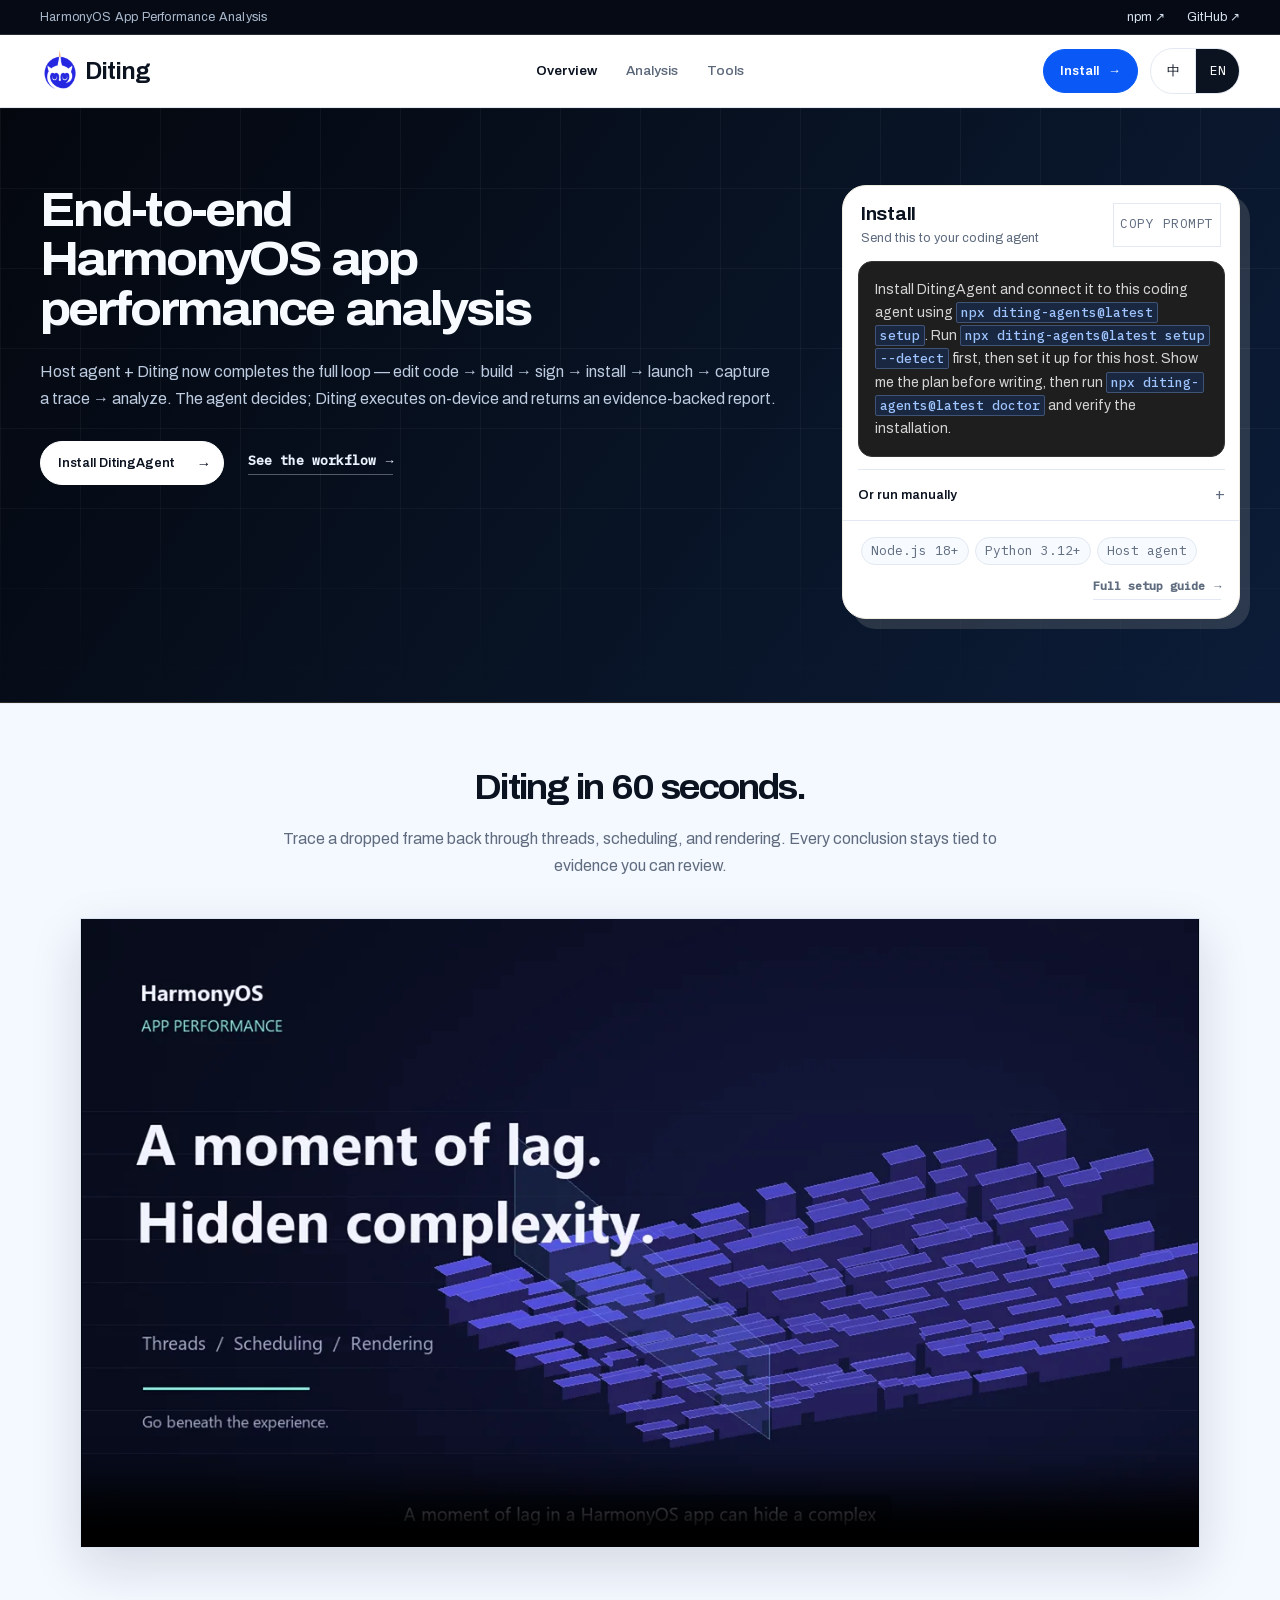
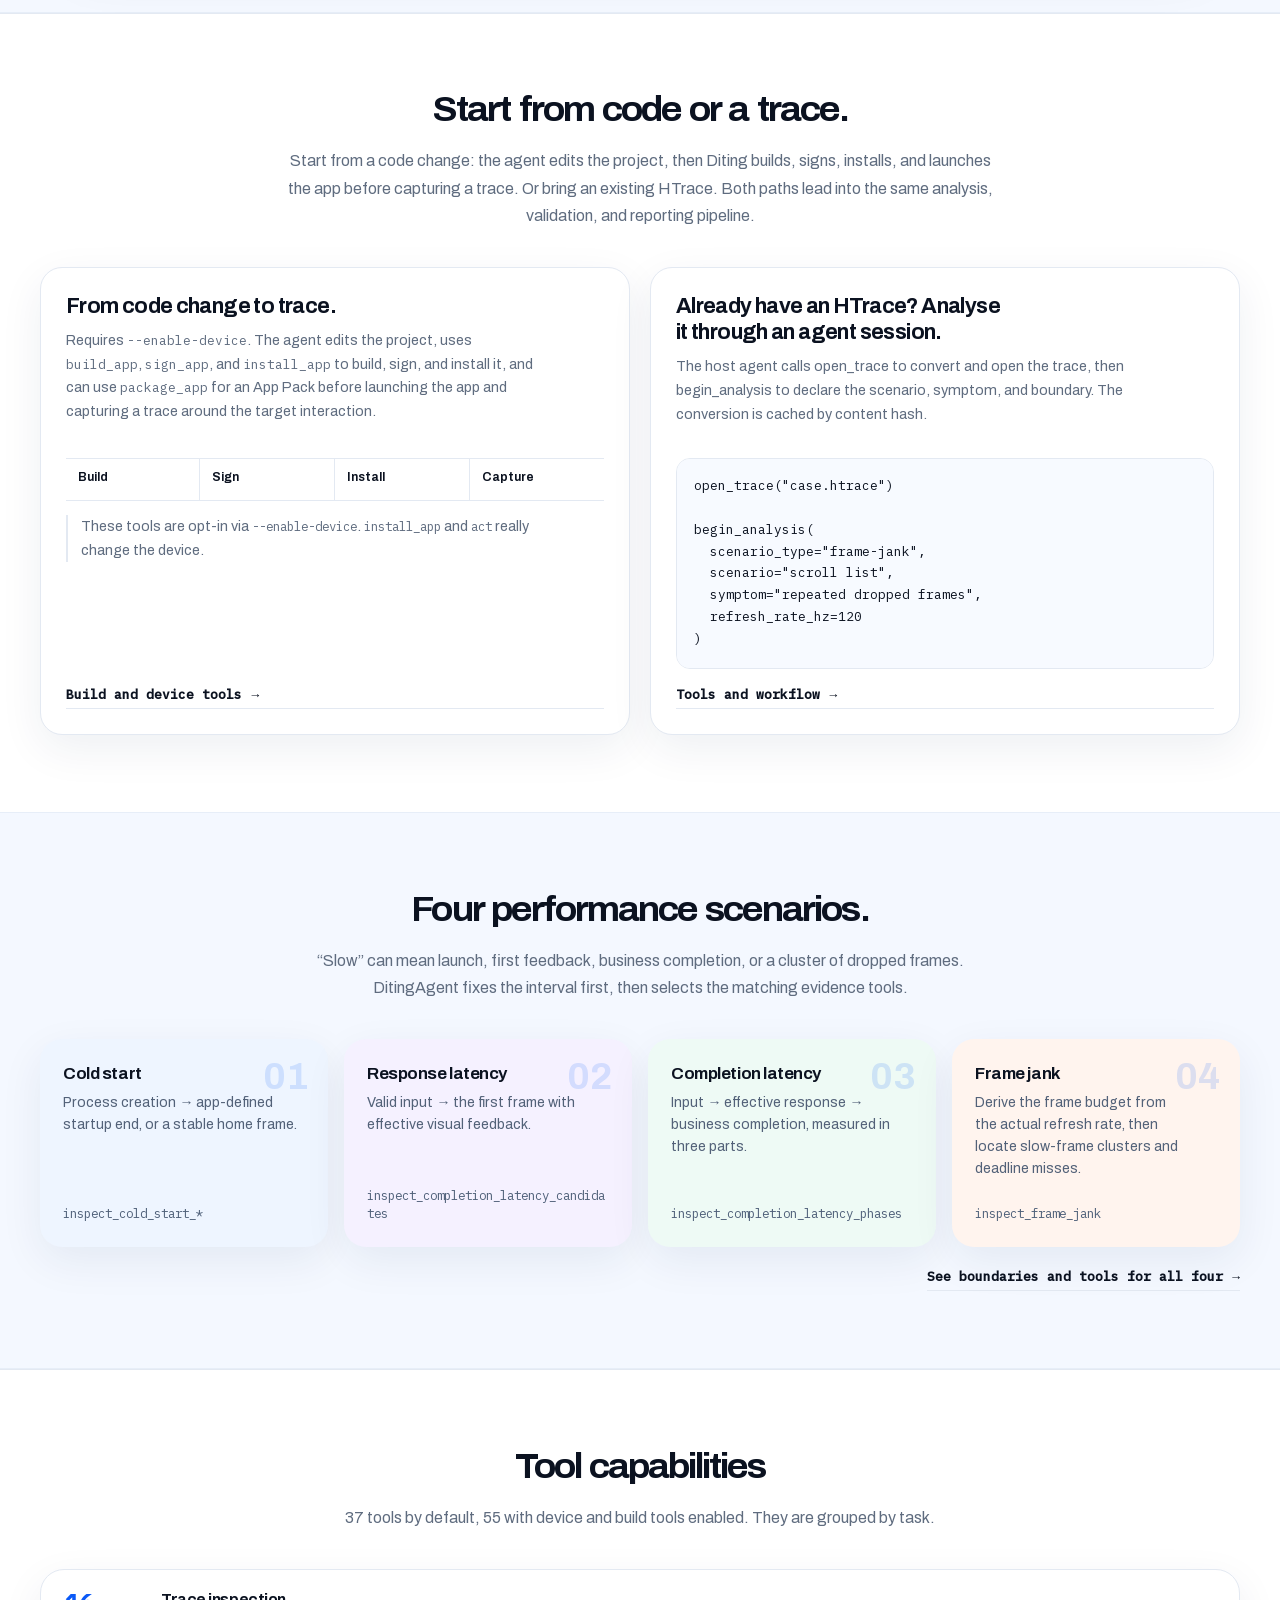
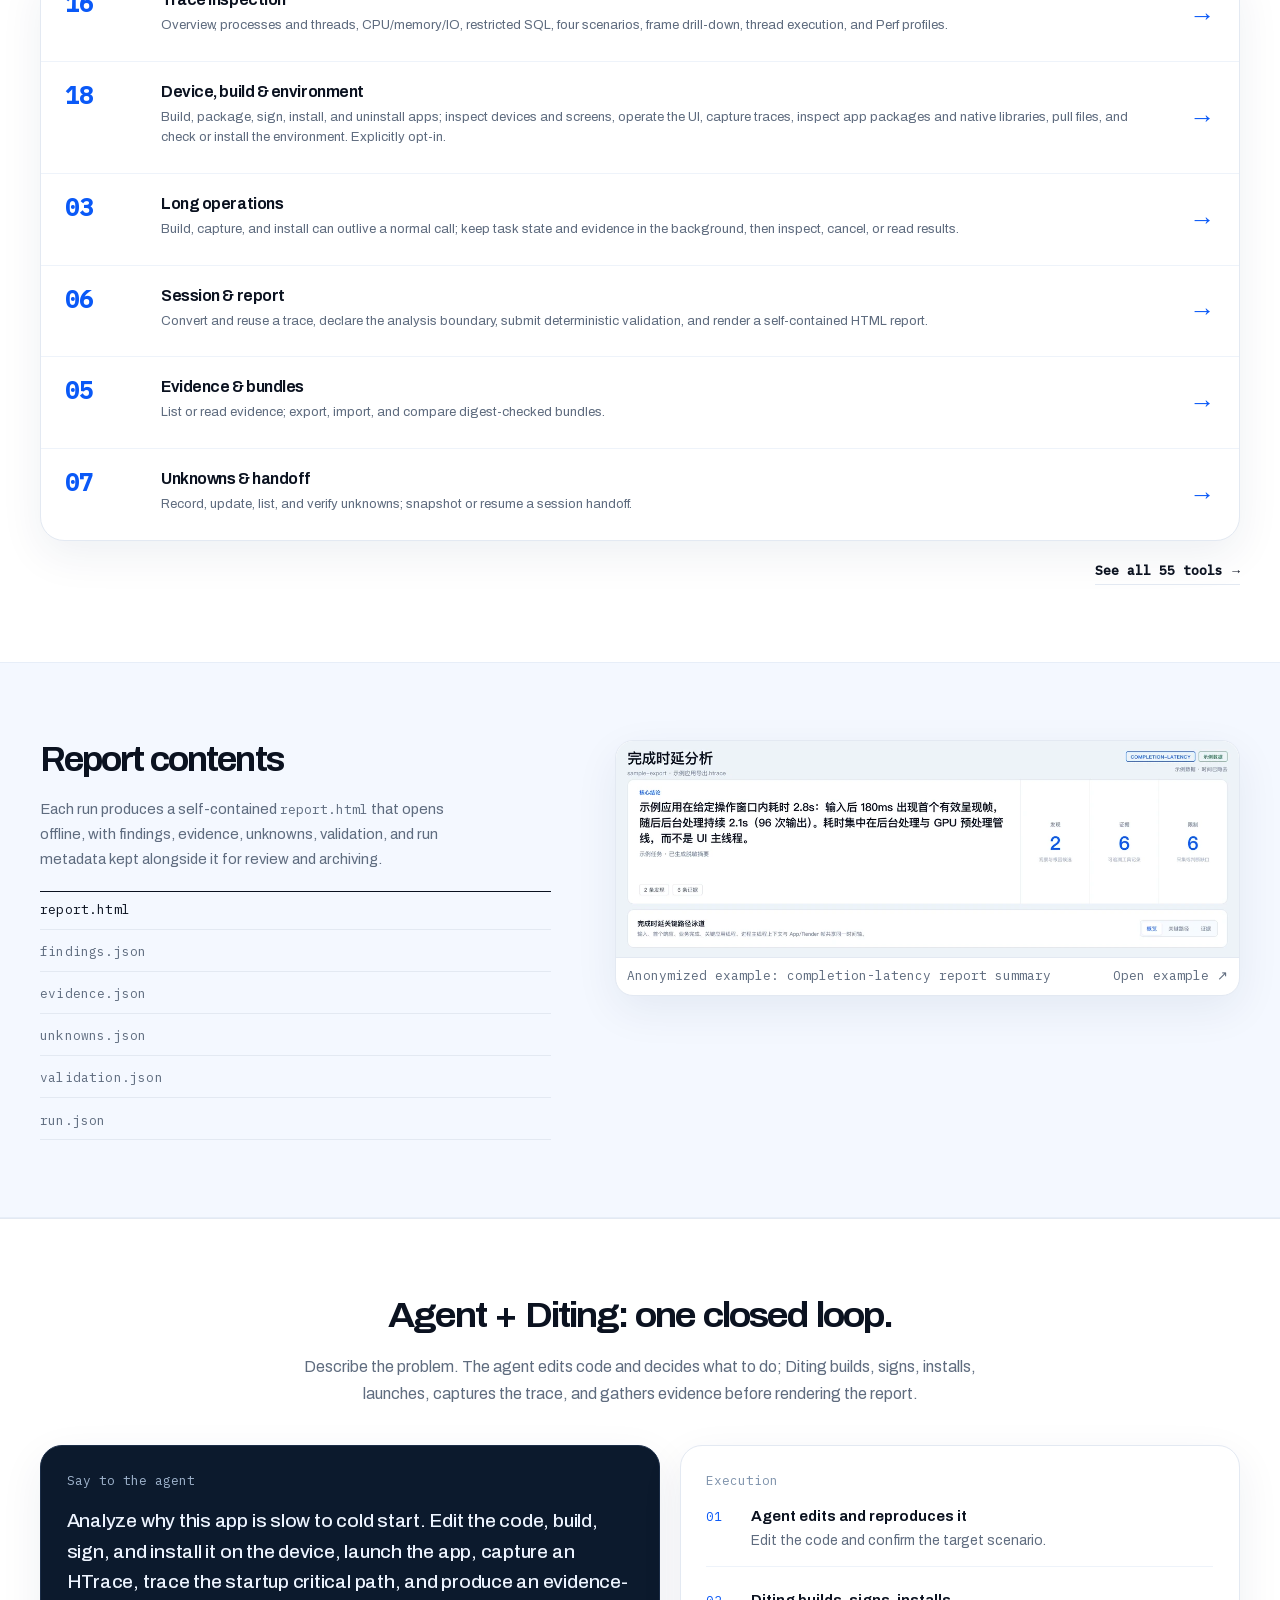
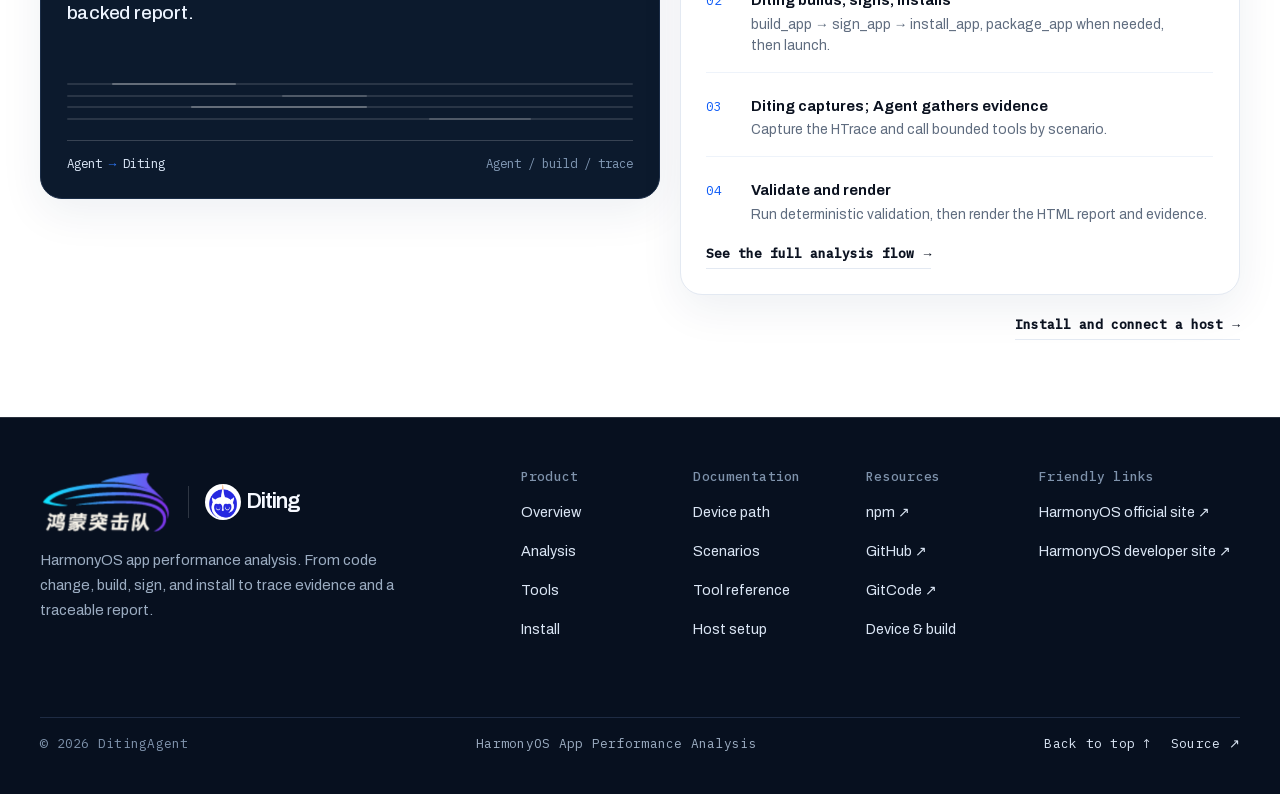
==== index.html @ 769956a1 "Arrange footer in four columns" ====
<!doctype html>
<html lang="en">
<head>
  <meta charset="utf-8">
  <meta name="viewport" content="width=device-width, initial-scale=1">
  <title>Diting — End-to-end HarmonyOS app performance analysis</title>
  <link rel="icon" href="assets/img/favicon.png" type="image/png">
  <meta name="description" content="DitingAgent closes the loop from code change and build through sign, install, launch, trace capture, and evidence-backed HarmonyOS performance analysis, driven by the host agent.">
  <meta name="theme-color" content="#ffffff">
  <link rel="preload" href="assets/fonts/archivo-latin-variable.woff2" as="font" type="font/woff2" crossorigin>
  <script>
    (function () {
      document.documentElement.classList.add("js");
      try {
        var queryLang = new URLSearchParams(location.search).get("lang");
        var storedLang = localStorage.getItem("diting-lang");
        if (queryLang === "en" || (!queryLang && storedLang === "en")) {
          document.documentElement.lang = "en";
        }
      } catch (error) {}
    })();
  </script>
  <link rel="stylesheet" href="assets/css/style.css?v=20261118-7">
  <link rel="stylesheet" href="assets/css/redesign.css?v=20261118-7">
  <link rel="stylesheet" href="assets/css/theme.css?v=20261118-7">
  <link rel="stylesheet" href="assets/css/chrome.css?v=20261118-7">
  <link rel="stylesheet" href="assets/css/clean.css?v=20261118-7">
  <link rel="stylesheet" href="assets/css/polish.css?v=20261118-7">
</head>
<body data-page="index" data-title-zh="Diting — 端到端鸿蒙应用性能分析" data-title-en="Diting — End-to-end HarmonyOS app performance analysis">
  <a class="skip-link" href="#main"><span class="lang-zh" lang="zh-CN">跳到主要内容</span><span class="lang-en" lang="en">Skip to content</span></a>

  <div class="utility-bar">
    <div class="container utility-bar__inner">
      <span class="utility-bar__label">HarmonyOS App Performance Analysis</span>
      <div class="utility-bar__links">
        <a href="https://www.npmjs.com/package/diting-agents" target="_blank" rel="noopener noreferrer">npm ↗</a>
        <a href="https://github.com/dt-hapo/dt-hapo.github.io" target="_blank" rel="noopener noreferrer">GitHub ↗</a>
      </div>
    </div>
  </div>

  <header class="site-header">
    <div class="container header-inner">
      <a class="brand" href="index.html" aria-label="Diting — Home">
        <img class="brand-logo" src="assets/img/logo-mark.png" alt="" width="36" height="36">
        <span class="brand-text">Diting</span>
      </a>
      <nav class="site-nav" id="site-nav" aria-label="Primary">
        <a class="nav-link" href="index.html" aria-current="page"><span class="lang-zh" lang="zh-CN">概览</span><span class="lang-en" lang="en">Overview</span></a>
        <a class="nav-link" href="method.html"><span class="lang-zh" lang="zh-CN">分析</span><span class="lang-en" lang="en">Analysis</span></a>
        <a class="nav-link" href="tools.html"><span class="lang-zh" lang="zh-CN">工具</span><span class="lang-en" lang="en">Tools</span></a>
        <a class="nav-link nav-link--mobile-install" href="install.html"><span class="lang-zh" lang="zh-CN">安装</span><span class="lang-en" lang="en">Install</span></a>
      </nav>
      <div class="header-actions">
        <a class="header-install" href="install.html">
          <span><span class="lang-zh" lang="zh-CN">安装</span><span class="lang-en" lang="en">Install</span></span>
          <span aria-hidden="true">→</span>
        </a>
        <div class="lang-toggle" role="group" aria-label="Language / 语言">
          <button class="lang-btn" type="button" data-set-lang="zh" aria-pressed="false">中</button>
          <button class="lang-btn" type="button" data-set-lang="en" aria-pressed="true">EN</button>
        </div>
        <a class="source-link" href="https://gitcode.com/diting/DitingAgent" target="_blank" rel="noopener noreferrer">GitCode ↗</a>
        <button class="nav-toggle" type="button" data-nav-toggle aria-controls="site-nav" aria-expanded="false" aria-label="打开导航">
          <span class="nav-toggle__lines" aria-hidden="true"></span>
        </button>
      </div>
    </div>
  </header>

  <main id="main">
    <section class="hero" aria-labelledby="hero-title">
      <div class="container">

        <div class="hero-grid">
          <div class="hero-copy">
            <h1 class="hero-title" id="hero-title">
              <span class="lang-zh" lang="zh-CN">端到端鸿蒙<br>应用性能分析</span>
              <span class="lang-en" lang="en">End-to-end<br>HarmonyOS app<br>performance analysis</span>
            </h1>
            <p class="hero-lede">
              <span class="lang-zh" lang="zh-CN">宿主 Agent + Diting 现在可以完成「改代码 → 构建 → 签名 → 安装 → 启动 → 抓 Trace → 分析」的完整闭环：Agent 负责判断和决策，Diting 在设备上执行并输出带证据的报告。</span>
              <span class="lang-en" lang="en">Host agent + Diting now completes the full loop — edit code → build → sign → install → launch → capture a trace → analyze. The agent decides; Diting executes on-device and returns an evidence-backed report.</span>
            </p>
            <div class="actions">
              <a class="btn btn--primary" href="install.html">
                <span><span class="lang-zh" lang="zh-CN">安装 DitingAgent</span><span class="lang-en" lang="en">Install DitingAgent</span></span>
                <span class="btn__arrow" aria-hidden="true">→</span>
              </a>
              <a class="link-arrow" href="method.html">
                <span><span class="lang-zh" lang="zh-CN">查看完整工作流</span><span class="lang-en" lang="en">See the workflow</span></span>
                <span aria-hidden="true">→</span>
              </a>
            </div>
          </div>

          <aside class="quick-install" aria-labelledby="quick-install-title">
            <div class="quick-install__head">
              <div class="quick-install__intro">
                <h2 id="quick-install-title"><span class="lang-zh" lang="zh-CN">安装</span><span class="lang-en" lang="en">Install</span></h2>
                <p class="quick-install__sub"><span class="lang-zh" lang="zh-CN">把这段发给 coding agent</span><span class="lang-en" lang="en">Send this to your coding agent</span></p>
              </div>
              <button class="copy-btn" type="button" data-copy="#agent-install-prompt"><span class="copy-default"><span class="lang-zh" lang="zh-CN">复制提示词</span><span class="lang-en" lang="en">Copy prompt</span></span><span class="copy-done"><span class="lang-zh" lang="zh-CN">已复制</span><span class="lang-en" lang="en">Copied</span></span></button>
            </div>
            <div class="quick-install__prompt">
              <p class="agent-prompt" id="agent-install-prompt">Install DitingAgent and connect it to this coding agent using <code>npx diting-agents@latest setup</code>. Run <code>npx diting-agents@latest setup --detect</code> first, then set it up for this host. Show me the plan before writing, then run <code>npx diting-agents@latest doctor</code> and verify the installation.</p>
            </div>
            <details class="quick-install__manual">
              <summary><span class="lang-zh" lang="zh-CN">或手动运行</span><span class="lang-en" lang="en">Or run manually</span></summary>
              <div class="quick-install__manual-head">
                <button class="copy-btn" type="button" data-copy="#quick-install-code"><span class="copy-default"><span class="lang-zh" lang="zh-CN">复制命令</span><span class="lang-en" lang="en">Copy commands</span></span><span class="copy-done"><span class="lang-zh" lang="zh-CN">已复制</span><span class="lang-en" lang="en">Copied</span></span></button>
              </div>
              <pre><code id="quick-install-code">npx diting-agents@latest setup --detect
npx diting-agents@latest setup --client dsh
npx diting-agents@latest doctor</code></pre>
            </details>
            <div class="quick-install__foot">
              <div class="quick-install__req">
                <span>Node.js 18+</span>
                <span>Python 3.12+</span>
                <span><span class="lang-zh" lang="zh-CN">宿主 Agent</span><span class="lang-en" lang="en">Host agent</span></span>
              </div>
              <a class="link-arrow" href="install.html"><span><span class="lang-zh" lang="zh-CN">完整安装说明</span><span class="lang-en" lang="en">Full setup guide</span></span><span aria-hidden="true">→</span></a>
            </div>
          </aside>
        </div>

      </div>
    </section>

    <section class="section section--tint section--video" id="intro-video" aria-labelledby="video-title">
      <div class="container">
        <div class="section-head section-head--wide">
          <h2 class="section-title" id="video-title"><span class="lang-zh" lang="zh-CN">60 秒，了解 Diting。</span><span class="lang-en" lang="en">Diting in 60 seconds.</span></h2>
          <p class="section-intro">
            <span class="lang-zh" lang="zh-CN">从一帧卡顿，追到线程、调度与渲染之间的关联。每个结论，都对应可复核的证据。</span>
            <span class="lang-en" lang="en">Trace a dropped frame back through threads, scheduling, and rendering. Every conclusion stays tied to evidence you can review.</span>
          </p>
        </div>
        <figure class="intro-video">
          <div class="intro-video__player lang-en" lang="en">
            <video class="intro-video__media" data-lang="en" controls playsinline preload="metadata" width="1920" height="1080" poster="assets/img/diting-english-poster.webp?v=20261111" aria-label="Diting 60-second product introduction, English narration">
              <source src="assets/video/diting-english.mp4?v=20261111" type="video/mp4">
              <p class="intro-video__fallback">Your browser cannot play this video. <a href="assets/video/diting-english.mp4">Download it</a>.</p>
            </video>
          </div>
          <div class="intro-video__player lang-zh" lang="zh-CN">
            <video class="intro-video__media" data-lang="zh" controls playsinline preload="metadata" width="1920" height="1080" poster="assets/img/diting-chinese-poster.webp?v=20261111" aria-label="Diting 60 秒产品介绍，中文旁白">
              <source src="assets/video/diting-chinese.mp4?v=20261111" type="video/mp4">
              <p class="intro-video__fallback">浏览器无法播放此视频。<a href="assets/video/diting-chinese.mp4">下载视频</a>。</p>
            </video>
          </div>
        </figure>
      </div>
    </section>

    <section class="section" aria-labelledby="paths-title">
      <div class="container">
        <div class="section-head section-head--wide">
          <h2 class="section-title" id="paths-title"><span class="lang-zh" lang="zh-CN">从代码或 Trace 开始。</span><span class="lang-en" lang="en">Start from code or a trace.</span></h2>
          <p class="section-intro">
            <span class="lang-zh" lang="zh-CN">可以从一次代码改动开始：Agent 修改工程，Diting 构建、签名、安装并启动应用，再抓取 Trace；也可以直接分析已有 HTrace。两条路径进入同一套分析、校验和报告流程。</span>
            <span class="lang-en" lang="en">Start from a code change: the agent edits the project, then Diting builds, signs, installs, and launches the app before capturing a trace. Or bring an existing HTrace. Both paths lead into the same analysis, validation, and reporting pipeline.</span>
          </p>
        </div>

        <div class="two-paths">
          <div class="path-card">
            <h3><span class="lang-zh" lang="zh-CN">从代码改动到 Trace。</span><span class="lang-en" lang="en">From code change to trace.</span></h3>
            <p>
              <span class="lang-zh" lang="zh-CN">需要 <code>--enable-device</code>。Agent 可以修改工程，调用 <code>build_app</code>、<code>sign_app</code> 和 <code>install_app</code> 完成构建、签名与安装；<code>package_app</code> 可生成 App Pack。随后启动应用并在目标交互期间抓 Trace。</span>
              <span class="lang-en" lang="en">Requires <code>--enable-device</code>. The agent edits the project, uses <code>build_app</code>, <code>sign_app</code>, and <code>install_app</code> to build, sign, and install it, and can use <code>package_app</code> for an App Pack before launching the app and capturing a trace around the target interaction.</span>
            </p>
            <div class="device-flow">
              <div class="device-step"><span class="device-step__num">01</span><strong><span class="lang-zh" lang="zh-CN">构建</span><span class="lang-en" lang="en">Build</span></strong><code>build_app</code></div>
              <div class="device-step"><span class="device-step__num">02</span><strong><span class="lang-zh" lang="zh-CN">签名</span><span class="lang-en" lang="en">Sign</span></strong><code>sign_app</code></div>
              <div class="device-step"><span class="device-step__num">03</span><strong><span class="lang-zh" lang="zh-CN">安装</span><span class="lang-en" lang="en">Install</span></strong><code>install_app</code></div>
              <div class="device-step"><span class="device-step__num">04</span><strong><span class="lang-zh" lang="zh-CN">抓 Trace</span><span class="lang-en" lang="en">Capture</span></strong><code>capture_trace</code></div>
            </div>
            <p class="device-note">
              <span class="lang-zh" lang="zh-CN">这些工具默认关闭，需要在启动时加 <code>--enable-device</code>；<code>install_app</code> 和 <code>act</code> 会真实修改设备。</span>
              <span class="lang-en" lang="en">These tools are opt-in via <code>--enable-device</code>. <code>install_app</code> and <code>act</code> really change the device.</span>
            </p>
            <a class="link-arrow" href="tools.html#device"><span><span class="lang-zh" lang="zh-CN">查看构建与设备工具</span><span class="lang-en" lang="en">Build and device tools</span></span><span aria-hidden="true">→</span></a>
          </div>

          <div class="path-card">
            <h3><span class="lang-zh" lang="zh-CN">已经有一份 HTrace，通过 Agent 会话分析。</span><span class="lang-en" lang="en">Already have an HTrace? Analyse it through an agent session.</span></h3>
            <p>
              <span class="lang-zh" lang="zh-CN">宿主 Agent 调用 open_trace 转换并打开 Trace，再调用 begin_analysis 声明场景、现象和边界。首次转换结果会写入内容寻址缓存。</span>
              <span class="lang-en" lang="en">The host agent calls open_trace to convert and open the trace, then begin_analysis to declare the scenario, symptom, and boundary. The conversion is cached by content hash.</span>
            </p>
            <div class="code-box">
              <div class="code-top"><span>tool calls</span><span>host agent</span></div>
              <pre><code>open_trace("case.htrace")

begin_analysis(
  scenario_type="frame-jank",
  scenario="scroll list",
  symptom="repeated dropped frames",
  refresh_rate_hz=120
)</code></pre>
            </div>
            <a class="link-arrow" href="tools.html#trace"><span><span class="lang-zh" lang="zh-CN">工具与流程</span><span class="lang-en" lang="en">Tools and workflow</span></span><span aria-hidden="true">→</span></a>
          </div>
        </div>
      </div>
    </section>

    <section class="section section--tint" aria-labelledby="scenarios-title">
      <div class="container">
        <div class="section-head section-head--wide">
          <h2 class="section-title" id="scenarios-title"><span class="lang-zh" lang="zh-CN">四类性能场景。</span><span class="lang-en" lang="en">Four performance scenarios.</span></h2>
          <p class="section-intro">
            <span class="lang-zh" lang="zh-CN">同一个“慢”字，可能是启动、首帧反馈、业务完成或一簇掉帧。DitingAgent 先固定时间边界，再选择对应的取证工具。</span>
            <span class="lang-en" lang="en">“Slow” can mean launch, first feedback, business completion, or a cluster of dropped frames. DitingAgent fixes the interval first, then selects the matching evidence tools.</span>
          </p>
        </div>

        <div class="scenario-grid">
          <a class="scenario-item" href="method.html#cold-start">
            <span class="scenario-item__num">01</span>
            <div>
              <h3><span class="lang-zh" lang="zh-CN">冷启动</span><span class="lang-en" lang="en">Cold start</span></h3>
              <p><span class="lang-zh" lang="zh-CN">进程创建 → 应用定义的启动完成，或稳定的首页帧。</span><span class="lang-en" lang="en">Process creation → app-defined startup end, or a stable home frame.</span></p>
              <code>inspect_cold_start_*</code>
            </div>
          </a>
          <a class="scenario-item" href="method.html#response-latency">
            <span class="scenario-item__num">02</span>
            <div>
              <h3><span class="lang-zh" lang="zh-CN">响应时延</span><span class="lang-en" lang="en">Response latency</span></h3>
              <p><span class="lang-zh" lang="zh-CN">有效输入 → 第一帧包含有效视觉反馈。</span><span class="lang-en" lang="en">Valid input → the first frame with effective visual feedback.</span></p>
              <code>inspect_completion_latency_candidates</code>
            </div>
          </a>
          <a class="scenario-item" href="method.html#completion-latency">
            <span class="scenario-item__num">03</span>
            <div>
              <h3><span class="lang-zh" lang="zh-CN">完成时延</span><span class="lang-en" lang="en">Completion latency</span></h3>
              <p><span class="lang-zh" lang="zh-CN">输入 → 有效响应 → 业务完成，拆成三段测量。</span><span class="lang-en" lang="en">Input → effective response → business completion, measured in three parts.</span></p>
              <code>inspect_completion_latency_phases</code>
            </div>
          </a>
          <a class="scenario-item" href="method.html#frame-jank">
            <span class="scenario-item__num">04</span>
            <div>
              <h3><span class="lang-zh" lang="zh-CN">帧率与卡顿</span><span class="lang-en" lang="en">Frame jank</span></h3>
              <p><span class="lang-zh" lang="zh-CN">按实际刷新率计算帧预算，定位慢帧簇和 deadline miss。</span><span class="lang-en" lang="en">Derive the frame budget from the actual refresh rate, then locate slow-frame clusters and deadline misses.</span></p>
              <code>inspect_frame_jank</code>
            </div>
          </a>
        </div>

        <div class="section-foot"><a class="link-arrow" href="method.html#scenarios"><span><span class="lang-zh" lang="zh-CN">查看四类场景的边界与工具</span><span class="lang-en" lang="en">See boundaries and tools for all four</span></span><span aria-hidden="true">→</span></a></div>
      </div>
    </section>


    <section class="section" aria-labelledby="tools-title">
      <div class="container">
        <div class="section-head section-head--wide">
          <h2 class="section-title" id="tools-title"><span class="lang-zh" lang="zh-CN">工具能力</span><span class="lang-en" lang="en">Tool capabilities</span></h2>
          <p class="section-intro">
            <span class="lang-zh" lang="zh-CN">默认 37 个工具，开启设备与构建工具后 55 个。这里按主要任务分组。</span>
            <span class="lang-en" lang="en">37 tools by default, 55 with device and build tools enabled. They are grouped by task.</span>
          </p>
        </div>

        <div class="tool-cap-list">
          <a class="tool-cap-row" href="tools.html#trace">
            <span class="tool-cap-row__count">16</span>
            <div class="tool-cap-row__body">
              <h3><span class="lang-zh" lang="zh-CN">Trace 取证</span><span class="lang-en" lang="en">Trace inspection</span></h3>
              <p><span class="lang-zh" lang="zh-CN">概览、进程/线程、CPU/内存/IO、受限 SQL、四类场景、单帧下钻、线程执行和 Perf Profile。</span><span class="lang-en" lang="en">Overview, processes and threads, CPU/memory/IO, restricted SQL, four scenarios, frame drill-down, thread execution, and Perf profiles.</span></p>
              <code>get_trace_overview · query_trace_sql · inspect_*</code>
            </div>
            <span class="tool-cap-row__arrow" aria-hidden="true">→</span>
          </a>

          <a class="tool-cap-row" href="tools.html#device">
            <span class="tool-cap-row__count">18</span>
            <div class="tool-cap-row__body">
              <h3><span class="lang-zh" lang="zh-CN">设备、构建与环境</span><span class="lang-en" lang="en">Device, build &amp; environment</span></h3>
              <p><span class="lang-zh" lang="zh-CN">构建、打包、签名、安装与卸载应用；查看设备和屏幕、执行 UI 操作、抓取 Trace、检查应用包与 native 库、拉取文件、检查和安装运行环境。需显式开启。</span><span class="lang-en" lang="en">Build, package, sign, install, and uninstall apps; inspect devices and screens, operate the UI, capture traces, inspect app packages and native libraries, pull files, and check or install the environment. Explicitly opt-in.</span></p>
              <code>build_app · sign_app · install_app · capture_trace</code>
            </div>
            <span class="tool-cap-row__arrow" aria-hidden="true">→</span>
          </a>

          <a class="tool-cap-row" href="tools.html#operations">
            <span class="tool-cap-row__count">03</span>
            <div class="tool-cap-row__body">
              <h3><span class="lang-zh" lang="zh-CN">长操作</span><span class="lang-en" lang="en">Long operations</span></h3>
              <p><span class="lang-zh" lang="zh-CN">构建、抓取和安装可能超出普通调用时限；在后台保留任务状态和 Evidence，可查询、取消并读取结果。</span><span class="lang-en" lang="en">Build, capture, and install can outlive a normal call; keep task state and evidence in the background, then inspect, cancel, or read results.</span></p>
              <code>list_operations · cancel_operation · get_operation_evidence</code>
            </div>
            <span class="tool-cap-row__arrow" aria-hidden="true">→</span>
          </a>

          <a class="tool-cap-row" href="tools.html#session">
            <span class="tool-cap-row__count">06</span>
            <div class="tool-cap-row__body">
              <h3><span class="lang-zh" lang="zh-CN">会话与报告</span><span class="lang-en" lang="en">Session &amp; report</span></h3>
              <p><span class="lang-zh" lang="zh-CN">转换并复用 Trace、声明分析边界、提交确定性校验、生成自包含 HTML 报告。</span><span class="lang-en" lang="en">Convert and reuse a trace, declare the analysis boundary, submit deterministic validation, and render a self-contained HTML report.</span></p>
              <code>open_trace · begin_analysis · submit_analysis_result · render_report</code>
            </div>
            <span class="tool-cap-row__arrow" aria-hidden="true">→</span>
          </a>

          <a class="tool-cap-row" href="tools.html#evidence">
            <span class="tool-cap-row__count">05</span>
            <div class="tool-cap-row__body">
              <h3><span class="lang-zh" lang="zh-CN">证据与 bundle</span><span class="lang-en" lang="en">Evidence &amp; bundles</span></h3>
              <p><span class="lang-zh" lang="zh-CN">列出或读取 Evidence；导出、导入和比较带 digest 的 bundle。</span><span class="lang-en" lang="en">List or read evidence; export, import, and compare digest-checked bundles.</span></p>
              <code>list_evidence · get_evidence · export_bundle · import_bundle · compare_bundles</code>
            </div>
            <span class="tool-cap-row__arrow" aria-hidden="true">→</span>
          </a>
          <a class="tool-cap-row" href="tools.html#unknown">
            <span class="tool-cap-row__count">07</span>
            <div class="tool-cap-row__body">
              <h3><span class="lang-zh" lang="zh-CN">未知与 handoff</span><span class="lang-en" lang="en">Unknowns &amp; handoff</span></h3>
              <p><span class="lang-zh" lang="zh-CN">记录、更新、列出和验证未知项；导出或恢复会话 handoff 快照。</span><span class="lang-en" lang="en">Record, update, list, and verify unknowns; snapshot or resume a session handoff.</span></p>
              <code>record_unknown · update_unknown · snapshot_session · resume_session</code>
            </div>
            <span class="tool-cap-row__arrow" aria-hidden="true">→</span>
          </a>
        </div>

        <div class="section-foot"><a class="link-arrow" href="tools.html"><span><span class="lang-zh" lang="zh-CN">查看全部 55 个工具</span><span class="lang-en" lang="en">See all 55 tools</span></span><span aria-hidden="true">→</span></a></div>
      </div>
    </section>

    <section class="section section--tint" aria-labelledby="report-title">
      <div class="container">
        <div class="report-split">
          <div class="report-copy">
            <h2 class="section-title" id="report-title"><span class="lang-zh" lang="zh-CN">报告内容</span><span class="lang-en" lang="en">Report contents</span></h2>
            <p>
              <span class="lang-zh" lang="zh-CN">每次分析生成一份自包含的 <code>report.html</code>，离线可打开。旁边保留 findings、evidence、unknowns、validation 和 run 元数据，方便复查与归档。</span>
              <span class="lang-en" lang="en">Each run produces a self-contained <code>report.html</code> that opens offline, with findings, evidence, unknowns, validation, and run metadata kept alongside it for review and archiving.</span>
            </p>
            <ul class="artifact-list">
              <li><span>report.html</span><span>self-contained</span></li>
              <li><span>findings.json</span><span>claims</span></li>
              <li><span>evidence.json</span><span>proof</span></li>
              <li><span>unknowns.json</span><span>gaps</span></li>
              <li><span>validation.json</span><span>checks</span></li>
              <li><span>run.json</span><span>metadata</span></li>
            </ul>
          </div>
          <figure class="report-figure">
            <a href="assets/img/report-preview.webp?v=20261106-1" target="_blank" rel="noopener noreferrer"><img src="assets/img/report-preview.webp?v=20261106-1" alt="DitingAgent 完成时延分析报告脱敏示例 / Anonymized example of the DitingAgent completion-latency report" width="1200" height="417"></a>
            <figcaption>
              <span><span class="lang-zh" lang="zh-CN">脱敏示例：完成时延报告摘要</span><span class="lang-en" lang="en">Anonymized example: completion-latency report summary</span></span>
              <a href="assets/img/report-preview.webp?v=20261106-1" target="_blank" rel="noopener noreferrer">
              <span class="lang-zh" lang="zh-CN">查看示例图 ↗</span><span class="lang-en" lang="en">Open example ↗</span>
            </a>
            </figcaption>
          </figure>
        </div>
      </div>
    </section>

    <section class="section auto-section" aria-labelledby="auto-title">
      <div class="container">
        <div class="section-head section-head--wide">
          <h2 class="section-title" id="auto-title"><span class="lang-zh" lang="zh-CN">Agent + Diting，闭环完成一次分析。</span><span class="lang-en" lang="en">Agent + Diting: one closed loop.</span></h2>
          <p class="section-intro">
            <span class="lang-zh" lang="zh-CN">描述问题，Agent 负责改代码、判断和决策；Diting 负责构建、签名、安装、启动、抓 Trace 和取证，最后生成报告。</span>
            <span class="lang-en" lang="en">Describe the problem. The agent edits code and decides what to do; Diting builds, signs, installs, launches, captures the trace, and gathers evidence before rendering the report.</span>
          </p>
        </div>

        <div class="auto-grid">
          <div class="auto-card auto-card--task">
            <p class="auto-label"><span class="lang-zh" lang="zh-CN">对 Agent 说</span><span class="lang-en" lang="en">Say to the agent</span></p>
            <p class="auto-prompt">
              <span class="lang-zh" lang="zh-CN">分析这个应用冷启动慢的问题。先修改代码，构建、签名并安装到设备，然后启动应用、抓取 HTrace，定位启动关键路径，并生成带证据的报告。</span>
              <span class="lang-en" lang="en">Analyze why this app is slow to cold start. Edit the code, build, sign, and install it on the device, launch the app, capture an HTrace, trace the startup critical path, and produce an evidence-backed report.</span>
            </p>
            <div class="auto-signal" aria-hidden="true"><span></span><span></span><span></span><span></span></div>
            <div class="auto-task-foot">
              <span class="auto-route">Agent <b>→</b> Diting</span>
              <span>Agent / build / trace</span>
            </div>
          </div>

          <div class="auto-card auto-card--flow">
            <p class="auto-label"><span class="lang-zh" lang="zh-CN">执行链</span><span class="lang-en" lang="en">Execution</span></p>
            <ol class="auto-steps">
              <li class="auto-step">
                <span class="auto-step__num">01</span>
                <div><strong><span class="lang-zh" lang="zh-CN">Agent 修改并复现问题</span><span class="lang-en" lang="en">Agent edits and reproduces it</span></strong><p><span class="lang-zh" lang="zh-CN">修改代码，确认目标场景。</span><span class="lang-en" lang="en">Edit the code and confirm the target scenario.</span></p></div>
              </li>
              <li class="auto-step">
                <span class="auto-step__num">02</span>
                <div><strong><span class="lang-zh" lang="zh-CN">Diting 构建、签名、安装</span><span class="lang-en" lang="en">Diting builds, signs, installs</span></strong><p><span class="lang-zh" lang="zh-CN">build_app → sign_app → install_app，必要时 package_app；然后启动应用。</span><span class="lang-en" lang="en">build_app → sign_app → install_app, package_app when needed, then launch.</span></p></div>
              </li>
              <li class="auto-step">
                <span class="auto-step__num">03</span>
                <div><strong><span class="lang-zh" lang="zh-CN">Diting 抓 Trace，Agent 取证</span><span class="lang-en" lang="en">Diting captures; Agent gathers evidence</span></strong><p><span class="lang-zh" lang="zh-CN">抓取 HTrace，按场景调用有界工具并返回 Evidence。</span><span class="lang-en" lang="en">Capture the HTrace and call bounded tools by scenario.</span></p></div>
              </li>
              <li class="auto-step">
                <span class="auto-step__num">04</span>
                <div><strong><span class="lang-zh" lang="zh-CN">校验并生成报告</span><span class="lang-en" lang="en">Validate and render</span></strong><p><span class="lang-zh" lang="zh-CN">确定性校验后输出 HTML 报告和完整证据。</span><span class="lang-en" lang="en">Run deterministic validation, then render the HTML report and evidence.</span></p></div>
              </li>
            </ol>
            <a class="link-arrow" href="method.html"><span><span class="lang-zh" lang="zh-CN">查看完整分析流程</span><span class="lang-en" lang="en">See the full analysis flow</span></span><span aria-hidden="true">→</span></a>
          </div>
        </div>

        <div class="section-foot"><a class="link-arrow" href="install.html"><span><span class="lang-zh" lang="zh-CN">安装并接入宿主</span><span class="lang-en" lang="en">Install and connect a host</span></span><span aria-hidden="true">→</span></a></div>
      </div>
    </section>
  </main>

  <footer class="site-footer">
    <div class="container">
      <div class="footer-grid">
        <div class="footer-brand">
          <div class="footer-brand__logos">
            <img class="footer-squad-logo" src="assets/img/harmony-squad-logo-light.png" alt="鸿蒙突击队" width="720" height="360" loading="lazy">
            <span class="footer-brand__sep" aria-hidden="true"></span>
            <a class="brand" href="index.html" aria-label="Diting — Home">
              <img class="brand-logo" src="assets/img/logo-mark.png" alt="" width="34" height="34">
              <span class="brand-text">Diting</span>
            </a>
          </div>
          <p class="footer-desc">
            <span class="lang-zh" lang="zh-CN">HarmonyOS 应用性能分析。从改代码、构建、签名、安装到 Trace 取证，输出可追溯的报告。</span>
            <span class="lang-en" lang="en">HarmonyOS app performance analysis. From code change, build, sign, and install to trace evidence and a traceable report.</span>
          </p>
        </div>
        <div class="footer-links">
          <div class="footer-col">
            <h3><span class="lang-zh" lang="zh-CN">产品</span><span class="lang-en" lang="en">Product</span></h3>
            <a href="index.html"><span class="lang-zh" lang="zh-CN">概览</span><span class="lang-en" lang="en">Overview</span></a>
            <a href="method.html"><span class="lang-zh" lang="zh-CN">分析</span><span class="lang-en" lang="en">Analysis</span></a>
            <a href="tools.html"><span class="lang-zh" lang="zh-CN">工具</span><span class="lang-en" lang="en">Tools</span></a>
            <a href="install.html"><span class="lang-zh" lang="zh-CN">安装</span><span class="lang-en" lang="en">Install</span></a>
          </div>
          <div class="footer-col">
            <h3><span class="lang-zh" lang="zh-CN">文档</span><span class="lang-en" lang="en">Documentation</span></h3>
            <a href="method.html#device"><span class="lang-zh" lang="zh-CN">设备路径</span><span class="lang-en" lang="en">Device path</span></a>
            <a href="method.html#scenarios"><span class="lang-zh" lang="zh-CN">场景边界</span><span class="lang-en" lang="en">Scenarios</span></a>
            <a href="tools.html"><span class="lang-zh" lang="zh-CN">工具参考</span><span class="lang-en" lang="en">Tool reference</span></a>
            <a href="tools.html#mcp"><span class="lang-zh" lang="zh-CN">宿主接入</span><span class="lang-en" lang="en">Host setup</span></a>
          </div>
          <div class="footer-col">
            <h3><span class="lang-zh" lang="zh-CN">资源</span><span class="lang-en" lang="en">Resources</span></h3>
            <a href="https://www.npmjs.com/package/diting-agents" target="_blank" rel="noopener noreferrer">npm ↗</a>
            <a href="https://github.com/dt-hapo/dt-hapo.github.io" target="_blank" rel="noopener noreferrer">GitHub ↗</a>
            <a href="https://gitcode.com/diting/DitingAgent" target="_blank" rel="noopener noreferrer">GitCode ↗</a>
            <a href="install.html#device"><span class="lang-zh" lang="zh-CN">设备与构建</span><span class="lang-en" lang="en">Device &amp; build</span></a>
          </div>
          <div class="footer-col">
            <h3><span class="lang-zh" lang="zh-CN">友情链接</span><span class="lang-en" lang="en">Friendly links</span></h3>
            <a href="https://www.harmonyos.com/cn/" target="_blank" rel="noopener noreferrer"><span class="lang-zh" lang="zh-CN">HarmonyOS 官网&nbsp;↗</span><span class="lang-en" lang="en">HarmonyOS official site&nbsp;↗</span></a>
            <a href="https://developer.huawei.com/consumer/cn/" target="_blank" rel="noopener noreferrer"><span class="lang-zh" lang="zh-CN">HarmonyOS 开发者官网&nbsp;↗</span><span class="lang-en" lang="en">HarmonyOS developer site&nbsp;↗</span></a>
          </div>
        </div>
      </div>
      <div class="footer-meta">
        <span>© 2026 DitingAgent</span>
        <span class="footer-meta__note">HarmonyOS App Performance Analysis</span>
        <div class="footer-meta__links">
          <a href="#main"><span class="lang-zh" lang="zh-CN">回到顶部 ↑</span><span class="lang-en" lang="en">Back to top ↑</span></a>
          <a href="https://github.com/dt-hapo/dt-hapo.github.io" target="_blank" rel="noopener noreferrer">Source ↗</a>
        </div>
      </div>
    </div>
  </footer>

  <script src="assets/js/site.js?v=20261111-1" defer></script>
</body>
</html>
---- assets/css/style.css ----
@font-face {
  font-family: "Archivo";
  src: url("../fonts/archivo-latin-variable.woff2") format("woff2");
  font-style: normal;
  font-weight: 100 900;
  font-stretch: 62% 125%;
  font-display: swap;
}

@font-face {
  font-family: "IBM Plex Mono";
  src: url("../fonts/ibm-plex-mono-400.woff2") format("woff2");
  font-style: normal;
  font-weight: 400;
  font-display: swap;
}

@font-face {
  font-family: "IBM Plex Mono";
  src: url("../fonts/ibm-plex-mono-500.woff2") format("woff2");
  font-style: normal;
  font-weight: 500;
  font-display: swap;
}

:root {
  --paper: #f3f0e8;
  --surface: #fbf9f3;
  --surface-deep: #e9e4d8;
  --ink: #11110f;
  --ink-soft: #292822;
  --muted: #676258;
  --line: #cfc8b9;
  --line-soft: #ded8cc;
  --signal: #c92f18;
  --signal-bright: #ff7259;
  --signal-dark: #aa2c16;
  --paper-on-ink: #f5f0e4;
  --font-display: "Archivo", "PingFang SC", "Hiragino Sans GB", "Noto Sans SC",
    "Microsoft YaHei", sans-serif;
  --font-mono: "IBM Plex Mono", "SFMono-Regular", Consolas, monospace;
  --max: 1440px;
  --gutter: clamp(1.25rem, 4.25vw, 4.5rem);
  --header-h: 72px;
  --ease: cubic-bezier(0.22, 1, 0.36, 1);
  color-scheme: light;
}

*,
*::before,
*::after {
  box-sizing: border-box;
}

html {
  scroll-behavior: smooth;
  scroll-padding-top: calc(var(--header-h) + 24px);
}

body {
  margin: 0;
  background: var(--paper);
  color: var(--ink);
  font-family: var(--font-display);
  font-size: 16px;
  line-height: 1.55;
  text-rendering: optimizeLegibility;
  -webkit-font-smoothing: antialiased;
  overflow-wrap: anywhere;
}

body.nav-open {
  overflow: hidden;
}

::selection {
  background: var(--signal);
  color: var(--paper-on-ink);
}

img,
svg {
  display: block;
  max-width: 100%;
}

a {
  color: inherit;
  text-decoration-thickness: 1px;
  text-underline-offset: 0.22em;
}

button,
input,
select,
textarea {
  font: inherit;
}

button {
  color: inherit;
}

button,
a {
  -webkit-tap-highlight-color: transparent;
}

:focus-visible {
  outline: 2px solid var(--signal);
  outline-offset: 4px;
}

hr {
  border: 0;
  border-top: 1px solid var(--line);
  margin: 0;
}

p,
h1,
h2,
h3,
h4,
ul,
ol,
figure,
blockquote {
  margin-top: 0;
}

ul,
ol {
  padding-left: 1.2em;
}

li + li {
  margin-top: 0.5em;
}

h1,
h2,
h3,
h4 {
  font-weight: 680;
  line-height: 0.96;
  letter-spacing: -0.045em;
}

strong {
  font-weight: 680;
}

code,
pre {
  font-family: var(--font-mono);
}

code {
  font-size: 0.88em;
}

/* Language: both versions live in the markup, only the active one is exposed. */
html[lang="zh-CN"] .lang-en,
html[lang="en"] .lang-zh {
  display: none !important;
}

.sr-only {
  position: absolute;
  width: 1px;
  height: 1px;
  padding: 0;
  margin: -1px;
  overflow: hidden;
  clip: rect(0, 0, 0, 0);
  white-space: nowrap;
  border: 0;
}

.skip-link {
  position: fixed;
  top: 10px;
  left: 10px;
  z-index: 200;
  padding: 10px 14px;
  background: var(--ink);
  color: var(--paper-on-ink);
  font-family: var(--font-mono);
  font-size: 11px;
  text-transform: uppercase;
  letter-spacing: 0.08em;
  transform: translateY(-150%);
}

.skip-link:focus {
  transform: translateY(0);
}

.container {
  width: min(100% - var(--gutter) * 2, var(--max));
  margin-inline: auto;
}

.mono {
  font-family: var(--font-mono);
  font-size: 0.72rem;
  letter-spacing: 0.08em;
  text-transform: uppercase;
}

.muted {
  color: var(--muted);
}

.signal {
  color: var(--signal);
}

.rule-top {
  border-top: 1px solid var(--line);
}

.split > *,
.mcp-grid > *,
.evidence-grid > *,
.report-grid > *,
.article-block > *,
.scenario-cols > *,
.method-stage__body,
.code-box,
.terminal,
.tool-index {
  min-width: 0;
}

.code-box,
.terminal {
  max-width: 100%;
}

.code-box pre {
  max-width: 100%;
}

.section {
  padding-block: clamp(4.5rem, 9vw, 9rem);
  border-top: 1px solid var(--line);
}

.section--tight {
  padding-block: clamp(3rem, 6vw, 6rem);
}

.section--flush {
  padding-top: 0;
}

.section-head {
  display: grid;
  grid-template-columns: minmax(88px, 2fr) minmax(0, 10fr);
  gap: clamp(1.25rem, 3vw, 3.5rem);
  align-items: start;
  margin-bottom: clamp(2.25rem, 5vw, 5rem);
}

.section-head__meta {
  display: flex;
  flex-direction: column;
  gap: 0.6rem;
}

.section-number {
  font-family: var(--font-mono);
  font-size: 0.68rem;
  letter-spacing: 0.08em;
  color: var(--signal);
  text-transform: uppercase;
}

.section-label {
  font-family: var(--font-mono);
  font-size: 0.65rem;
  letter-spacing: 0.12em;
  text-transform: uppercase;
  color: var(--muted);
}

.section-title {
  max-width: none;
  font-size: clamp(2.25rem, 4.8vw, 5.25rem);
  font-stretch: 84%;
  line-height: 0.94;
  letter-spacing: -0.058em;
  margin: 0;
}

.section-title .signal {
  color: var(--signal);
}

.section-intro {
  max-width: 60ch;
  margin-top: clamp(1.25rem, 2.5vw, 2rem);
  color: var(--ink-soft);
  font-size: clamp(1rem, 1.15vw, 1.18rem);
  line-height: 1.62;
}

.section-aside {
  max-width: 34ch;
  color: var(--muted);
  font-size: 0.9rem;
  line-height: 1.55;
}

.eyebrow {
  display: flex;
  align-items: center;
  gap: 0.7rem;
  margin: 0;
  font-family: var(--font-mono);
  font-size: 0.63rem;
  line-height: 1.4;
  letter-spacing: 0.12em;
  text-transform: uppercase;
  color: var(--muted);
}

.eyebrow::before {
  content: "";
  width: 7px;
  height: 7px;
  flex: 0 0 auto;
  background: var(--signal);
}

.eyebrow--ink {
  color: var(--paper-on-ink);
}

.eyebrow--ink::before {
  background: var(--signal-bright);
}

/* Links and actions */
.btn {
  display: inline-flex;
  align-items: center;
  justify-content: space-between;
  gap: 2rem;
  min-height: 50px;
  padding: 0 1.15rem 0 1.3rem;
  border: 1px solid var(--ink);
  background: transparent;
  color: var(--ink);
  font-size: 0.82rem;
  font-weight: 600;
  letter-spacing: -0.01em;
  text-decoration: none;
  transition: background-color 180ms var(--ease), color 180ms var(--ease),
    border-color 180ms var(--ease);
}

.btn__arrow {
  font-family: var(--font-mono);
  font-size: 0.9rem;
  line-height: 1;
  transition: transform 220ms var(--ease);
}

.btn:hover {
  background: var(--ink);
  color: var(--paper-on-ink);
}

.btn:hover .btn__arrow {
  transform: translate(2px, -2px);
}

.btn--primary {
  background: var(--ink);
  color: var(--paper-on-ink);
}

.btn--primary:hover {
  background: var(--signal);
  border-color: var(--signal);
  color: var(--paper-on-ink);
}

.btn--small {
  min-height: 42px;
  gap: 1.25rem;
  padding: 0 0.9rem 0 1rem;
  font-size: 0.76rem;
}

.link-arrow {
  display: inline-flex;
  align-items: center;
  gap: 0.6rem;
  padding-bottom: 3px;
  border-bottom: 1px solid var(--ink);
  font-size: 0.82rem;
  font-weight: 600;
  text-decoration: none;
  transition: color 180ms var(--ease), border-color 180ms var(--ease);
}

.link-arrow span:last-child {
  font-family: var(--font-mono);
  transition: transform 220ms var(--ease);
}

.link-arrow:hover {
  color: var(--signal);
  border-color: var(--signal);
}

.link-arrow:hover span:last-child {
  transform: translateX(3px);
}

.actions {
  display: flex;
  flex-wrap: wrap;
  align-items: center;
  gap: 1.25rem 2rem;
}

/* Header */
.site-header {
  position: sticky;
  top: 0;
  z-index: 100;
  background: var(--paper);
  border-bottom: 1px solid var(--line);
}

.header-inner {
  height: var(--header-h);
  display: grid;
  grid-template-columns: auto 1fr auto;
  align-items: center;
  gap: clamp(1.25rem, 3vw, 3rem);
}

.brand {
  display: inline-flex;
  align-items: center;
  gap: 0.7rem;
  width: max-content;
  text-decoration: none;
}

.brand-mark {
  display: grid;
  grid-template-columns: 1fr 1fr;
  gap: 2px;
  width: 19px;
  height: 19px;
  flex: 0 0 auto;
}

.brand-mark i {
  display: block;
  background: var(--ink);
}

.brand-mark i:nth-child(2) {
  background: var(--signal);
}

.brand-word {
  font-size: 0.9rem;
  font-weight: 750;
  letter-spacing: -0.04em;
  line-height: 1;
}

.brand-word span {
  font-weight: 430;
  color: var(--muted);
}

.site-nav {
  display: flex;
  align-items: center;
  justify-content: center;
  gap: clamp(0.85rem, 2.2vw, 2.25rem);
}

.nav-link {
  position: relative;
  display: inline-flex;
  align-items: baseline;
  gap: 0.35rem;
  padding: 0.55rem 0;
  color: var(--ink-soft);
  font-size: 0.75rem;
  font-weight: 520;
  line-height: 1;
  text-decoration: none;
  white-space: nowrap;
  transition: color 160ms var(--ease);
}

.nav-num {
  color: var(--muted);
  font-family: var(--font-mono);
  font-size: 0.53rem;
  font-weight: 400;
  letter-spacing: 0.03em;
}

.nav-link:hover,
.nav-link[aria-current="page"] {
  color: var(--ink);
}

.nav-link[aria-current="page"] {
  font-weight: 680;
}

.nav-link[aria-current="page"]::after {
  content: "";
  position: absolute;
  left: 0;
  right: 0;
  bottom: -0.18rem;
  height: 2px;
  background: var(--signal);
}

.header-actions {
  display: flex;
  align-items: center;
  justify-content: flex-end;
  gap: clamp(0.75rem, 1.8vw, 1.5rem);
}

.source-link {
  font-family: var(--font-mono);
  font-size: 0.58rem;
  letter-spacing: 0.07em;
  text-transform: uppercase;
  color: var(--muted);
  text-decoration: none;
  white-space: nowrap;
  transition: color 160ms var(--ease);
}

.source-link:hover {
  color: var(--signal);
}

.lang-toggle {
  display: flex;
  align-items: stretch;
  border: 1px solid var(--ink);
}

.lang-btn {
  display: inline-flex;
  align-items: center;
  justify-content: center;
  min-width: 38px;
  min-height: 34px;
  padding: 0 0.45rem;
  border: 0;
  background: transparent;
  color: var(--ink);
  font-family: var(--font-mono);
  font-size: 0.6rem;
  letter-spacing: 0.04em;
  cursor: pointer;
  transition: background-color 160ms var(--ease), color 160ms var(--ease);
}

.lang-btn + .lang-btn {
  border-left: 1px solid var(--ink);
}

.lang-btn[aria-pressed="true"] {
  background: var(--ink);
  color: var(--paper-on-ink);
}

.lang-btn:hover:not([aria-pressed="true"]) {
  background: var(--surface-deep);
}

.nav-toggle {
  display: none;
  align-items: center;
  justify-content: center;
  width: 38px;
  height: 38px;
  padding: 0;
  border: 1px solid var(--ink);
  background: transparent;
  cursor: pointer;
}

.nav-toggle__lines {
  position: relative;
  display: block;
  width: 15px;
  height: 9px;
  border-top: 1px solid currentColor;
  border-bottom: 1px solid currentColor;
}

.nav-toggle__lines::before {
  content: "";
  position: absolute;
  top: 3px;
  left: 0;
  width: 100%;
  border-top: 1px solid currentColor;
  transition: transform 180ms var(--ease);
}

.nav-toggle[aria-expanded="true"] .nav-toggle__lines {
  border-color: transparent;
}

.nav-toggle[aria-expanded="true"] .nav-toggle__lines::before {
  top: 3px;
  transform: rotate(45deg);
}

.nav-toggle[aria-expanded="true"] .nav-toggle__lines::after {
  content: "";
  position: absolute;
  top: 3px;
  left: 0;
  width: 100%;
  border-top: 1px solid currentColor;
  transform: rotate(-45deg);
}

/* Hero */
.hero {
  position: relative;
  overflow: clip;
  border-bottom: 1px solid var(--line);
}

.hero::before {
  content: "";
  position: absolute;
  inset: 0;
  pointer-events: none;
  background-image: repeating-linear-gradient(
    to right,
    transparent 0,
    transparent calc(25% - 1px),
    rgba(17, 17, 15, 0.08) calc(25% - 1px),
    rgba(17, 17, 15, 0.08) 25%
  );
  opacity: 0.7;
  mask-image: linear-gradient(to bottom, transparent 0, black 18%, black 85%, transparent 100%);
}

.hero > .container {
  position: relative;
  z-index: 1;
}

.hero-topline {
  display: flex;
  align-items: center;
  justify-content: space-between;
  gap: 1.5rem;
  padding: 0.95rem 0;
  border-bottom: 1px solid var(--ink);
  font-family: var(--font-mono);
  font-size: 0.58rem;
  letter-spacing: 0.08em;
  text-transform: uppercase;
}

.hero-topline__right {
  color: var(--muted);
}

.hero-grid {
  display: grid;
  grid-template-columns: minmax(0, 1.2fr) minmax(330px, 0.8fr);
  align-items: end;
  gap: clamp(2.5rem, 5vw, 5.5rem);
  padding: clamp(2.75rem, 6.5vw, 6.5rem) 0 clamp(2.5rem, 5vw, 5rem);
}

.hero-copy {
  min-width: 0;
}

.hero-title {
  max-width: none;
  margin: 0 0 clamp(1.75rem, 3.5vw, 3rem);
  font-size: clamp(3.8rem, 8.5vw, 8.8rem);
  font-weight: 760;
  font-stretch: 80%;
  line-height: 0.82;
  letter-spacing: -0.075em;
}

.hero-title .line {
  display: block;
}

.hero-title .line--indent {
  padding-left: 0.28em;
}

.hero-title .signal {
  color: var(--signal);
}

.hero-lede {
  max-width: 30rem;
  margin-bottom: clamp(1.6rem, 3vw, 2.5rem);
  font-size: clamp(1rem, 1.2vw, 1.18rem);
  line-height: 1.6;
  color: var(--ink-soft);
}

.hero-meta {
  display: grid;
  grid-template-columns: repeat(4, minmax(0, 1fr));
  border-top: 1px solid var(--ink);
  border-bottom: 1px solid var(--line);
}

.hero-meta__item {
  min-width: 0;
  padding: 0.9rem 1rem 0.95rem 0;
}

.hero-meta__item + .hero-meta__item {
  padding-left: 1rem;
  border-left: 1px solid var(--line);
}

.hero-meta__label {
  display: block;
  margin-bottom: 0.32rem;
  font-family: var(--font-mono);
  font-size: 0.55rem;
  letter-spacing: 0.1em;
  text-transform: uppercase;
  color: var(--muted);
}

.hero-meta__value {
  display: block;
  overflow: hidden;
  font-size: 0.8rem;
  font-weight: 620;
  line-height: 1.25;
  text-overflow: ellipsis;
  white-space: nowrap;
}

/* Specimen / interactive trace plate */
.specimen-wrap {
  position: relative;
  align-self: end;
  width: 100%;
  max-width: 540px;
  justify-self: end;
}

.specimen-wrap::before,
.specimen-wrap::after {
  content: "";
  position: absolute;
  z-index: 2;
  width: 18px;
  height: 18px;
  pointer-events: none;
}

.specimen-wrap::before {
  top: -9px;
  left: -9px;
  border-top: 1px solid var(--signal);
  border-left: 1px solid var(--signal);
}

.specimen-wrap::after {
  right: -9px;
  bottom: -9px;
  border-right: 1px solid var(--signal);
  border-bottom: 1px solid var(--signal);
}

.specimen {
  border: 1px solid var(--ink);
  background: var(--surface);
}

.specimen-top {
  display: flex;
  align-items: center;
  justify-content: space-between;
  gap: 1rem;
  min-height: 42px;
  padding: 0.6rem 0.8rem;
  background: var(--ink);
  color: var(--paper-on-ink);
}

.specimen-top__label {
  font-family: var(--font-mono);
  font-size: 0.57rem;
  letter-spacing: 0.08em;
  line-height: 1.3;
  text-transform: uppercase;
}

.specimen-top__label strong {
  display: block;
  margin-top: 0.22rem;
  color: var(--paper-on-ink);
  font-size: 0.63rem;
  font-weight: 500;
}

.specimen-state {
  display: inline-flex;
  align-items: center;
  gap: 0.4rem;
  font-family: var(--font-mono);
  font-size: 0.53rem;
  letter-spacing: 0.08em;
  white-space: nowrap;
}

.specimen-state::before {
  content: "";
  width: 6px;
  height: 6px;
  background: var(--signal);
}

.specimen-tabs {
  display: grid;
  grid-template-columns: repeat(4, 1fr);
  border-bottom: 1px solid var(--ink);
}

.specimen-tab {
  min-height: 36px;
  padding: 0.35rem 0.2rem;
  border: 0;
  border-right: 1px solid var(--line);
  background: transparent;
  color: var(--muted);
  font-family: var(--font-mono);
  font-size: 0.53rem;
  letter-spacing: 0.045em;
  cursor: pointer;
  transition: background-color 160ms var(--ease), color 160ms var(--ease);
}

.specimen-tab:last-child {
  border-right: 0;
}

.specimen-tab:hover {
  background: var(--surface-deep);
  color: var(--ink);
}

.specimen-tab[aria-selected="true"] {
  background: var(--ink);
  color: var(--paper-on-ink);
}

.specimen-body {
  padding: clamp(0.8rem, 1.5vw, 1.15rem);
}

.specimen-file {
  display: flex;
  justify-content: space-between;
  gap: 0.75rem;
  padding-bottom: 0.65rem;
  border-bottom: 1px solid var(--line);
  color: var(--muted);
  font-family: var(--font-mono);
  font-size: 0.54rem;
  line-height: 1.35;
  letter-spacing: 0.02em;
}

.specimen-file span:last-child {
  text-align: right;
  white-space: nowrap;
}

.plot {
  position: relative;
  margin-top: 0.5rem;
}

.plot-scale {
  display: flex;
  justify-content: space-between;
  margin: 0 0 0.55rem 3.35rem;
  color: var(--muted);
  font-family: var(--font-mono);
  font-size: 0.47rem;
  letter-spacing: 0.03em;
}

.plot-lanes {
  position: relative;
}

.plot-lane {
  display: grid;
  grid-template-columns: 3.1rem minmax(0, 1fr);
  align-items: center;
  gap: 0.35rem;
  min-height: 1.05rem;
}

.plot-lane__label {
  color: var(--muted);
  font-family: var(--font-mono);
  font-size: 0.45rem;
  letter-spacing: 0.04em;
  line-height: 1;
  white-space: nowrap;
}

.plot-lane__track {
  position: relative;
  height: 0.72rem;
  border-left: 1px solid var(--line);
  background-image: repeating-linear-gradient(
    to right,
    transparent 0,
    transparent calc(12.5% - 1px),
    var(--line-soft) calc(12.5% - 1px),
    var(--line-soft) 12.5%
  );
}

.plot-bar {
  position: absolute;
  top: 0.1rem;
  bottom: 0.1rem;
  min-width: 1px;
  background: var(--ink);
}

.plot-bar--signal {
  background: var(--signal);
}

.plot-bar--soft {
  background: var(--muted);
}

.plot-marker {
  position: absolute;
  top: 0;
  bottom: 0;
  left: 64%;
  z-index: 3;
  width: 1px;
  background: var(--signal);
  pointer-events: none;
  transition: left 420ms var(--ease);
}

.plot-marker span {
  position: absolute;
  top: -0.2rem;
  left: 0.35rem;
  padding: 0.12rem 0.25rem;
  background: var(--signal);
  color: var(--paper-on-ink);
  font-family: var(--font-mono);
  font-size: 0.43rem;
  letter-spacing: 0.03em;
  line-height: 1.25;
  white-space: nowrap;
}

.plot-marker[data-label-side="left"] span {
  right: 0.35rem;
  left: auto;
}

.plot-shade {
  position: absolute;
  top: 0;
  bottom: 0;
  z-index: 2;
  background: repeating-linear-gradient(
    135deg,
    rgba(201, 47, 24, 0.10) 0,
    rgba(201, 47, 24, 0.10) 1px,
    transparent 1px,
    transparent 4px
  );
  border-left: 1px solid var(--signal);
  border-right: 1px solid var(--signal);
  pointer-events: none;
}

.specimen-metrics {
  display: grid;
  grid-template-columns: repeat(3, minmax(0, 1fr));
  margin-top: 0.8rem;
  padding-top: 0.7rem;
  border-top: 1px solid var(--ink);
}

.specimen-metric {
  min-width: 0;
  padding-right: 0.65rem;
}

.specimen-metric + .specimen-metric {
  padding-left: 0.65rem;
  border-left: 1px solid var(--line);
}

.specimen-metric__value {
  display: block;
  margin-bottom: 0.22rem;
  font-size: clamp(1.35rem, 2.6vw, 2.15rem);
  font-weight: 650;
  font-stretch: 82%;
  letter-spacing: -0.055em;
  line-height: 0.94;
  white-space: nowrap;
}

.specimen-metric__value small {
  margin-left: 0.12rem;
  font-family: var(--font-mono);
  font-size: 0.47rem;
  font-weight: 400;
  letter-spacing: 0;
}

.specimen-metric__label {
  display: block;
  overflow: hidden;
  color: var(--muted);
  font-family: var(--font-mono);
  font-size: 0.46rem;
  letter-spacing: 0.025em;
  line-height: 1.35;
  text-overflow: ellipsis;
  white-space: nowrap;
}

.specimen-note {
  display: flex;
  justify-content: space-between;
  gap: 1rem;
  margin-top: 0.7rem;
  padding-top: 0.55rem;
  border-top: 1px solid var(--line);
  color: var(--muted);
  font-family: var(--font-mono);
  font-size: 0.46rem;
  letter-spacing: 0.02em;
  line-height: 1.35;
}

/* Page hero for interior pages */
.page-hero {
  position: relative;
  overflow: clip;
  border-bottom: 1px solid var(--line);
}

.page-hero::after {
  content: "";
  position: absolute;
  top: 0;
  right: 13.5%;
  bottom: 0;
  width: 1px;
  background: rgba(17, 17, 15, 0.09);
  pointer-events: none;
}

.page-hero__top {
  display: flex;
  align-items: center;
  justify-content: space-between;
  gap: 1.5rem;
  padding: 0.95rem 0;
  border-bottom: 1px solid var(--ink);
  font-family: var(--font-mono);
  font-size: 0.58rem;
  letter-spacing: 0.08em;
  text-transform: uppercase;
}

.page-hero__top span:nth-child(2) {
  color: var(--muted);
}

.page-hero__body {
  display: grid;
  grid-template-columns: minmax(0, 8fr) minmax(220px, 4fr);
  gap: clamp(2rem, 5vw, 6rem);
  align-items: end;
  padding: clamp(3rem, 7vw, 7rem) 0 clamp(2.25rem, 4vw, 4rem);
  position: relative;
  z-index: 1;
}

.page-hero h1 {
  max-width: none;
  margin: 0;
  font-size: clamp(3.2rem, 6.2vw, 6.8rem);
  font-stretch: 82%;
  line-height: 0.84;
  letter-spacing: -0.07em;
}

.page-hero h1 .signal {
  color: var(--signal);
}

.page-hero__aside {
  max-width: 24rem;
  padding-bottom: 0.5rem;
}

.page-hero__aside p {
  margin-bottom: 1rem;
  color: var(--ink-soft);
  font-size: 1rem;
  line-height: 1.6;
}

.page-hero__aside .mono {
  color: var(--muted);
}

.page-hero__foot {
  display: flex;
  align-items: center;
  justify-content: space-between;
  gap: 1.5rem;
  padding: 0.75rem 0;
  border-top: 1px solid var(--line);
  color: var(--muted);
  font-family: var(--font-mono);
  font-size: 0.55rem;
  letter-spacing: 0.06em;
  text-transform: uppercase;
}

.page-hero__foot span:last-child {
  color: var(--ink);
}

/* Statement */
.statement-section {
  padding-block: clamp(4rem, 8vw, 8rem);
  border-bottom: 1px solid var(--line);
}

.statement {
  max-width: none;
  margin: 0;
  font-size: clamp(2.6rem, 5.6vw, 6.2rem);
  font-stretch: 82%;
  font-weight: 690;
  line-height: 0.92;
  letter-spacing: -0.062em;
}

.statement .signal {
  color: var(--signal);
}

.statement-foot {
  display: grid;
  grid-template-columns: minmax(0, 1fr) minmax(0, 1.2fr);
  gap: clamp(1.5rem, 5vw, 6rem);
  align-items: start;
  margin-top: clamp(2.5rem, 5vw, 5rem);
  padding-top: 1rem;
  border-top: 1px solid var(--line);
}

.statement-foot__index {
  font-family: var(--font-mono);
  font-size: 0.6rem;
  letter-spacing: 0.08em;
  color: var(--muted);
  text-transform: uppercase;
}

.statement-foot p {
  max-width: 56ch;
  margin: 0;
  color: var(--ink-soft);
  font-size: clamp(1rem, 1.25vw, 1.22rem);
  line-height: 1.65;
}

/* Ledger */
.ledger {
  border-top: 1px solid var(--ink);
}

.ledger-row {
  position: relative;
  display: grid;
  grid-template-columns: 3.5rem minmax(9rem, 1.05fr) minmax(13rem, 1.35fr) 2.5rem;
  gap: clamp(1rem, 2.6vw, 3rem);
  align-items: start;
  padding: clamp(1.25rem, 2.2vw, 1.8rem) 0;
  border-bottom: 1px solid var(--line);
  text-decoration: none;
  transition: color 200ms var(--ease);
}

.ledger-row::before {
  content: "";
  position: absolute;
  top: 0;
  bottom: 0;
  left: calc(var(--gutter) * -1);
  width: 3px;
  background: var(--signal);
  opacity: 0;
  transform: scaleY(0.6);
  transform-origin: top;
  transition: opacity 180ms var(--ease), transform 260ms var(--ease);
}

.ledger-row:hover::before,
.ledger-row:focus-visible::before {
  opacity: 1;
  transform: scaleY(1);
}

.ledger-index {
  padding-top: 0.35rem;
  color: var(--signal);
  font-family: var(--font-mono);
  font-size: 0.64rem;
  letter-spacing: 0.04em;
}

.ledger-title {
  margin: 0;
  font-size: clamp(1.55rem, 2.8vw, 2.7rem);
  font-stretch: 86%;
  line-height: 0.95;
  letter-spacing: -0.045em;
  transition: color 180ms var(--ease);
}

.ledger-title .mono {
  display: block;
  margin-bottom: 0.55rem;
  color: var(--muted);
  font-size: 0.55rem;
  font-weight: 400;
  letter-spacing: 0.09em;
}

.ledger-row:hover .ledger-title {
  color: var(--signal);
}

.ledger-copy {
  max-width: 46ch;
  margin: 0;
  padding-top: 0.22rem;
  color: var(--muted);
  font-size: 0.9rem;
  line-height: 1.55;
}

.ledger-copy .tag {
  display: inline-block;
  margin-top: 0.55rem;
  padding: 0.18rem 0.35rem;
  border: 1px solid var(--line);
  color: var(--ink-soft);
  font-family: var(--font-mono);
  font-size: 0.5rem;
  letter-spacing: 0.05em;
  text-transform: uppercase;
}

.ledger-arrow {
  padding-top: 0.1rem;
  font-family: var(--font-mono);
  font-size: 1rem;
  text-align: right;
  transition: transform 220ms var(--ease), color 180ms var(--ease);
}

.ledger-row:hover .ledger-arrow {
  color: var(--signal);
  transform: translate(3px, -3px);
}

/* Split layouts */
.split {
  display: grid;
  grid-template-columns: minmax(0, 0.85fr) minmax(0, 1.15fr);
  gap: clamp(2rem, 6vw, 7rem);
  align-items: start;
}

.split--even {
  grid-template-columns: repeat(2, minmax(0, 1fr));
}

.sticky-head {
  position: sticky;
  top: calc(var(--header-h) + 2.5rem);
}

.sticky-head__index {
  margin-bottom: 1.2rem;
}

.sticky-head h2 {
  max-width: none;
  margin: 0 0 1.4rem;
  font-size: clamp(2.2rem, 4.3vw, 4.7rem);
  font-stretch: 83%;
  line-height: 0.92;
  letter-spacing: -0.058em;
}

.sticky-head p {
  max-width: 37ch;
  margin-bottom: 1.5rem;
  color: var(--muted);
  font-size: 0.95rem;
  line-height: 1.6;
}

/* Steps */
.steps {
  border-top: 1px solid var(--ink);
}

.step {
  display: grid;
  grid-template-columns: 4.25rem minmax(0, 1.2fr) minmax(0, 1fr);
  gap: clamp(1rem, 2.8vw, 3rem);
  padding: clamp(1.25rem, 2.4vw, 2rem) 0;
  border-bottom: 1px solid var(--line);
}

.step__num {
  padding-top: 0.18rem;
  color: var(--signal);
  font-family: var(--font-mono);
  font-size: 0.64rem;
  letter-spacing: 0.05em;
}

.step__title {
  margin: 0;
  font-size: clamp(1.25rem, 2.3vw, 2rem);
  font-stretch: 88%;
  line-height: 1;
  letter-spacing: -0.035em;
}

.step__title code {
  display: block;
  margin-top: 0.45rem;
  color: var(--muted);
  font-size: 0.56rem;
  font-weight: 400;
  letter-spacing: 0.02em;
}

.step__copy {
  margin: 0;
  color: var(--muted);
  font-size: 0.88rem;
  line-height: 1.55;
}

.step__copy strong {
  color: var(--ink);
  font-weight: 620;
}

/* Article blocks */
.article-block {
  display: grid;
  grid-template-columns: minmax(0, 1fr) minmax(0, 1fr);
  gap: clamp(1.5rem, 4vw, 4rem);
  padding-block: clamp(2rem, 4vw, 3.5rem);
  border-top: 1px solid var(--line);
}

.article-block h3 {
  margin-bottom: 1rem;
  font-size: clamp(1.3rem, 2.1vw, 1.8rem);
  line-height: 1;
}

.article-block .eyebrow {
  margin-bottom: 0.9rem;
}

.article-block p {
  max-width: 48ch;
  color: var(--muted);
  font-size: 0.92rem;
  line-height: 1.65;
}

.article-block p strong {
  color: var(--ink);
}

.article-block ul {
  margin: 0;
  padding: 0;
  list-style: none;
}

.article-block li {
  position: relative;
  padding-left: 1.2rem;
  color: var(--muted);
  font-size: 0.9rem;
  line-height: 1.55;
}

.article-block li::before {
  content: "—";
  position: absolute;
  left: 0;
  color: var(--signal);
  font-family: var(--font-mono);
  font-size: 0.7rem;
}

.callout {
  max-width: 72rem;
  margin-top: clamp(1.5rem, 3vw, 2.5rem);
  padding: 0.2rem 0 0.2rem clamp(1rem, 2.2vw, 1.65rem);
  border-left: 3px solid var(--signal);
}

.callout p {
  max-width: 68ch;
  margin: 0;
  color: var(--muted);
  font-size: 0.95rem;
  line-height: 1.65;
}

.callout p strong {
  color: var(--ink);
}

/* Method stages */
.method-stage {
  display: grid;
  grid-template-columns: 4.5rem minmax(12rem, 0.75fr) minmax(0, 1.25fr);
  gap: clamp(1.25rem, 3vw, 3.5rem);
  align-items: start;
  padding: clamp(1.8rem, 3.4vw, 3rem) 0;
  border-top: 1px solid var(--ink);
}

.method-stage:last-child {
  border-bottom: 1px solid var(--line);
}

.method-stage__num {
  color: var(--signal);
  font-family: var(--font-mono);
  font-size: 0.68rem;
  letter-spacing: 0.05em;
}

.method-stage__head .eyebrow {
  margin-bottom: 0.9rem;
}

.method-stage__head h3 {
  max-width: none;
  margin: 0;
  font-size: clamp(1.45rem, 2.5vw, 2.35rem);
  font-stretch: 86%;
  line-height: 0.98;
  letter-spacing: -0.045em;
}

.method-stage__body > p {
  max-width: 59ch;
  margin-bottom: 1rem;
  color: var(--muted);
  font-size: 0.9rem;
  line-height: 1.65;
}

.method-stage__body .code-box {
  margin-top: 1.1rem;
}

.method-note {
  max-width: 57ch;
  margin: 1rem 0 0;
  padding-left: 0.9rem;
  border-left: 1px solid var(--line);
  color: var(--muted);
  font-size: 0.78rem;
  line-height: 1.55;
}

.method-note code {
  color: var(--ink);
  font-size: 0.74rem;
}

/* Boundary priority */
.priority {
  margin: 1.2rem 0 1.4rem;
  padding: 0;
  list-style: none;
  border-top: 1px solid var(--ink);
}

.priority li {
  display: grid;
  grid-template-columns: 2.2rem minmax(0, 1fr);
  gap: 0.75rem;
  align-items: start;
  padding: 0.65rem 0;
  border-bottom: 1px solid var(--line);
}

.priority__num {
  color: var(--signal);
  font-family: var(--font-mono);
  font-size: 0.56rem;
  line-height: 1.7;
}

.priority strong {
  display: block;
  margin-bottom: 0.15rem;
  font-size: 0.84rem;
  font-weight: 620;
  line-height: 1.4;
}

.priority code {
  color: var(--muted);
  font-size: 0.6rem;
  letter-spacing: 0.01em;
}

/* Budget stats on paper */
.budget-stats {
  display: grid;
  grid-template-columns: repeat(3, minmax(0, 1fr));
  margin-top: 1.5rem;
  border-top: 1px solid var(--ink);
}

.budget-stat {
  padding: 0.75rem 0.6rem 0 0;
}

.budget-stat:first-child {
  padding-left: 0;
}

.budget-stat + .budget-stat {
  padding-left: 0.6rem;
  border-left: 1px solid var(--line);
}

.budget-stat b {
  display: block;
  margin-bottom: 0.2rem;
  font-size: 1.4rem;
  font-stretch: 84%;
  font-weight: 600;
  line-height: 1;
}

.budget-stat span {
  color: var(--muted);
  font-family: var(--font-mono);
  font-size: 0.46rem;
  letter-spacing: 0.04em;
  line-height: 1.3;
  text-transform: uppercase;
}

/* Code */
.code-box {
  border: 1px solid var(--ink);
  background: var(--surface);
}

.code-box--ink {
  border-color: #464238;
  background: #181814;
  color: var(--paper-on-ink);
}

.code-top {
  display: flex;
  align-items: center;
  justify-content: space-between;
  gap: 1rem;
  min-height: 36px;
  padding: 0 0.75rem;
  border-bottom: 1px solid var(--line);
  color: var(--muted);
  font-family: var(--font-mono);
  font-size: 0.52rem;
  letter-spacing: 0.06em;
  text-transform: uppercase;
}

.code-box--ink .code-top {
  border-color: #464238;
  color: #b2aa9a;
}

.copy-btn {
  display: inline-flex;
  align-items: center;
  gap: 0.35rem;
  min-height: 28px;
  padding: 0 0.4rem;
  border: 1px solid var(--line);
  background: transparent;
  color: var(--muted);
  font-family: var(--font-mono);
  font-size: 0.5rem;
  letter-spacing: 0.04em;
  text-transform: uppercase;
  cursor: pointer;
  transition: color 160ms var(--ease), border-color 160ms var(--ease);
}

.code-box--ink .copy-btn {
  border-color: #565147;
  color: #b2aa9a;
}

.copy-btn:hover {
  color: var(--signal);
  border-color: var(--signal);
}

.copy-btn .copy-done {
  display: none;
  color: var(--signal);
}

.copy-btn.is-copied .copy-default {
  display: none;
}

.copy-btn.is-copied .copy-done {
  display: inline;
}

.code-box pre {
  margin: 0;
  padding: 1rem 1.1rem 1.15rem;
  overflow-x: auto;
  font-size: clamp(0.66rem, 0.95vw, 0.78rem);
  line-height: 1.7;
  tab-size: 2;
  scrollbar-width: thin;
  scrollbar-color: var(--line) transparent;
}

.code-box pre:focus-visible {
  outline-offset: -3px;
}

.code-box code {
  font-family: var(--font-mono);
}

.code-comment {
  color: #756d5f;
}

.code-key {
  color: var(--signal);
}

.code-string {
  color: #7d765f;
}

.code-box--ink .code-comment {
  color: #8f8778;
}

.code-box--ink .code-key {
  color: #ef7059;
}

.code-box--ink .code-string {
  color: #c7bda9;
}

/* Dark evidence band */
.evidence-band {
  position: relative;
  overflow: clip;
  background: var(--ink);
  color: var(--paper-on-ink);
  padding-block: clamp(4.5rem, 9vw, 9rem);
}

.evidence-band::before {
  content: "";
  position: absolute;
  inset: 0;
  pointer-events: none;
  background-image: repeating-linear-gradient(
    to right,
    transparent 0,
    transparent calc(16.666% - 1px),
    rgba(245, 240, 228, 0.07) calc(16.666% - 1px),
    rgba(245, 240, 228, 0.07) 16.666%
  );
}

.evidence-band > .container {
  position: relative;
  z-index: 1;
}

.evidence-grid {
  display: grid;
  grid-template-columns: minmax(0, 0.95fr) minmax(0, 1.05fr);
  gap: clamp(2rem, 6vw, 7rem);
  align-items: end;
}

.evidence-band h2 {
  max-width: none;
  margin: 0 0 1.5rem;
  font-size: clamp(2.7rem, 5.9vw, 6.4rem);
  font-stretch: 82%;
  line-height: 0.9;
  letter-spacing: -0.062em;
}

.evidence-band h2 .signal,
.evidence-band .signal {
  color: var(--signal-bright);
}

.evidence-band p {
  max-width: 46ch;
  color: #b8b0a2;
  font-size: 0.95rem;
  line-height: 1.65;
}

.evidence-stamp {
  display: inline-flex;
  align-items: center;
  gap: 0.5rem;
  margin-top: 1.6rem;
  padding: 0.4rem 0.55rem;
  border: 1px solid var(--signal-bright);
  color: var(--signal-bright);
  font-family: var(--font-mono);
  font-size: 0.58rem;
  letter-spacing: 0.08em;
  text-transform: uppercase;
  transform: rotate(-2deg);
}

.evidence-stamp::before {
  content: "";
  width: 6px;
  height: 6px;
  background: var(--signal-bright);
}

.terminal {
  border: 1px solid #464238;
  background: #181814;
}

.terminal-top {
  display: flex;
  align-items: center;
  justify-content: space-between;
  gap: 1rem;
  padding: 0.55rem 0.75rem;
  border-bottom: 1px solid #464238;
  color: #9c9485;
  font-family: var(--font-mono);
  font-size: 0.5rem;
  letter-spacing: 0.06em;
  text-transform: uppercase;
}

.terminal-body {
  padding: clamp(1rem, 2vw, 1.5rem);
  font-family: var(--font-mono);
  font-size: clamp(0.7rem, 1vw, 0.8rem);
  line-height: 1.75;
  color: #d9d1c2;
}

.terminal-body p {
  margin: 0;
  color: inherit;
  font-size: inherit;
  line-height: inherit;
}

.terminal-body .prompt {
  color: var(--signal-bright);
}

.terminal-body .key {
  color: var(--paper-on-ink);
}

.terminal-body .comment {
  color: #8f8778;
}

.terminal-stats {
  display: grid;
  grid-template-columns: repeat(3, minmax(0, 1fr));
  border-top: 1px solid #464238;
}

.terminal-stat {
  padding: 0.8rem;
}

.terminal-stat + .terminal-stat {
  border-left: 1px solid #464238;
}

.terminal-stat b {
  display: block;
  margin-bottom: 0.2rem;
  color: var(--paper-on-ink);
  font-size: 1.2rem;
  font-stretch: 84%;
  font-weight: 520;
  line-height: 1;
}

.terminal-stat span {
  color: #9c9485;
  font-family: var(--font-mono);
  font-size: 0.48rem;
  letter-spacing: 0.04em;
  line-height: 1.3;
  text-transform: uppercase;
}

/* MCP / report sections */
.mcp-grid {
  display: grid;
  grid-template-columns: minmax(0, 0.9fr) minmax(0, 1.1fr);
  gap: clamp(2rem, 5vw, 6rem);
  align-items: start;
}

.mcp-copy h2 {
  max-width: none;
  margin: 0 0 1.4rem;
  font-size: clamp(2.4rem, 5vw, 5.5rem);
  font-stretch: 82%;
  line-height: 0.9;
  letter-spacing: -0.06em;
}

.mcp-copy p {
  max-width: 46ch;
  color: var(--muted);
  font-size: 0.97rem;
  line-height: 1.65;
}

.mcp-copy .actions {
  margin-top: 1.75rem;
}

.tool-index {
  border-top: 1px solid var(--ink);
}

.tool-row {
  display: grid;
  grid-template-columns: minmax(0, 1fr) 5rem 8rem;
  gap: 1rem;
  align-items: baseline;
  padding: 0.7rem 0;
  border-bottom: 1px solid var(--line);
  font-family: var(--font-mono);
  font-size: 0.65rem;
  line-height: 1.35;
}

.tool-row__name {
  color: var(--ink);
}

.tool-row__count {
  color: var(--signal);
  text-align: right;
}

.tool-row__kind {
  color: var(--muted);
  font-size: 0.5rem;
  letter-spacing: 0.04em;
  text-align: right;
  text-transform: uppercase;
}

.report-grid {
  display: grid;
  grid-template-columns: minmax(0, 0.9fr) minmax(0, 1.1fr);
  gap: clamp(2rem, 5vw, 6rem);
  align-items: center;
}

.report-copy h2 {
  max-width: none;
  margin: 0 0 1.35rem;
  font-size: clamp(2.4rem, 5.1vw, 5.6rem);
  font-stretch: 82%;
  line-height: 0.9;
  letter-spacing: -0.062em;
}

.report-copy p {
  max-width: 44ch;
  color: var(--muted);
  font-size: 0.97rem;
  line-height: 1.65;
}

.artifact-list {
  margin: 1.75rem 0 0;
  padding: 0;
  list-style: none;
  border-top: 1px solid var(--ink);
}

.artifact-list li {
  display: flex;
  align-items: baseline;
  justify-content: space-between;
  gap: 1rem;
  padding: 0.5rem 0;
  border-bottom: 1px solid var(--line);
  color: var(--muted);
  font-family: var(--font-mono);
  font-size: 0.58rem;
  letter-spacing: 0.02em;
}

.artifact-list li:first-child {
  color: var(--ink);
}

.artifact-list li span:last-child {
  color: var(--signal);
  font-size: 0.5rem;
  letter-spacing: 0.06em;
  text-transform: uppercase;
}

.report-mock {
  position: relative;
  min-height: 440px;
  padding: clamp(1rem, 2.2vw, 1.6rem);
  border: 1px solid var(--ink);
  background: var(--surface);
  overflow: hidden;
}

.report-mock::before {
  content: "REPORT.HTML";
  position: absolute;
  top: 50%;
  right: -2.8rem;
  color: var(--line);
  font-family: var(--font-mono);
  font-size: 0.55rem;
  letter-spacing: 0.15em;
  transform: rotate(90deg);
  transform-origin: center;
}

.report-mock__head {
  display: flex;
  align-items: start;
  justify-content: space-between;
  gap: 1rem;
  padding-bottom: 0.8rem;
  border-bottom: 1px solid var(--ink);
}

.report-mock__head span {
  font-family: var(--font-mono);
  font-size: 0.5rem;
  letter-spacing: 0.07em;
  text-transform: uppercase;
}

.report-mock__head span:last-child {
  color: var(--signal);
}

.report-mock h3 {
  max-width: none;
  margin: 1.15rem 0 0.85rem;
  font-size: clamp(1.6rem, 3.1vw, 2.8rem);
  font-stretch: 84%;
  line-height: 0.92;
}

.report-mock__lines {
  display: grid;
  gap: 0.4rem;
  margin-bottom: 1.4rem;
}

.report-mock__lines i {
  display: block;
  width: 100%;
  height: 1px;
  background: var(--line);
}

.report-mock__lines i:nth-child(1) {
  width: 84%;
  background: var(--ink-soft);
}

.report-mock__lines i:nth-child(2) {
  width: 94%;
}

.report-mock__lines i:nth-child(3) {
  width: 72%;
}

.report-mock__chart {
  position: relative;
  height: 130px;
  margin: 1.3rem 0;
  border-top: 1px solid var(--line);
  border-bottom: 1px solid var(--line);
  background-image: repeating-linear-gradient(
    to right,
    transparent 0,
    transparent calc(12.5% - 1px),
    var(--line-soft) calc(12.5% - 1px),
    var(--line-soft) 12.5%
  );
  overflow: hidden;
}

.report-mock__chart::before {
  content: "";
  position: absolute;
  left: 0;
  right: 0;
  top: 42%;
  height: 1px;
  background: var(--signal);
}

.report-mock__bars {
  position: absolute;
  inset: auto 0 0;
  display: flex;
  align-items: end;
  gap: 3px;
  height: 88%;
}

.report-mock__bars i {
  display: block;
  width: 100%;
  background: var(--ink);
}

.report-mock__bars i:nth-child(3n) {
  background: var(--signal);
}

.report-mock__bars i:nth-child(4n) {
  opacity: 0.35;
}

.report-mock__foot {
  display: flex;
  justify-content: space-between;
  gap: 1rem;
  margin-top: 0.8rem;
  color: var(--muted);
  font-family: var(--font-mono);
  font-size: 0.48rem;
  letter-spacing: 0.04em;
  text-transform: uppercase;
}

/* Scenario page */
.scenario-layout {
  display: grid;
  grid-template-columns: minmax(130px, 2fr) minmax(0, 10fr);
  gap: clamp(1.5rem, 4vw, 5rem);
  align-items: start;
}

.scenario-rail {
  position: sticky;
  top: calc(var(--header-h) + 2.5rem);
}

.scenario-rail ol {
  margin: 1rem 0 0;
  padding: 0;
  list-style: none;
  border-top: 1px solid var(--ink);
}

.scenario-rail li {
  margin: 0;
}

.scenario-rail a {
  display: flex;
  align-items: baseline;
  gap: 0.6rem;
  padding: 0.65rem 0;
  border-bottom: 1px solid var(--line);
  color: var(--muted);
  font-size: 0.72rem;
  text-decoration: none;
  transition: color 160ms var(--ease);
}

.scenario-rail a span:first-child {
  color: var(--signal);
  font-family: var(--font-mono);
  font-size: 0.54rem;
}

.scenario-rail a:hover {
  color: var(--ink);
}

.scenario-article {
  padding-bottom: clamp(3.5rem, 7vw, 7rem);
  border-bottom: 1px solid var(--ink);
  scroll-margin-top: calc(var(--header-h) + 2rem);
}

.scenario-article + .scenario-article {
  padding-top: clamp(3.5rem, 7vw, 7rem);
}

.scenario-head {
  display: grid;
  grid-template-columns: 3.5rem minmax(0, 1fr) auto;
  gap: clamp(1rem, 2.5vw, 2.5rem);
  align-items: start;
  margin-bottom: clamp(1.75rem, 3.5vw, 3rem);
}

.scenario-no {
  padding-top: 0.45rem;
  color: var(--signal);
  font-family: var(--font-mono);
  font-size: 0.65rem;
}

.scenario-head h2 {
  max-width: none;
  margin: 0.35rem 0 0;
  font-size: clamp(2.1rem, 4.5vw, 4.7rem);
  font-stretch: 82%;
  line-height: 0.9;
  letter-spacing: -0.06em;
}

.scenario-tag {
  padding: 0.28rem 0.4rem;
  border: 1px solid var(--line);
  color: var(--muted);
  font-family: var(--font-mono);
  font-size: 0.48rem;
  letter-spacing: 0.06em;
  text-transform: uppercase;
  white-space: nowrap;
}

.scenario-intro {
  max-width: 62ch;
  margin-bottom: 1.25rem;
  color: var(--ink-soft);
  font-size: clamp(1rem, 1.2vw, 1.15rem);
  line-height: 1.65;
}

.scenario-cols {
  display: grid;
  grid-template-columns: minmax(0, 1.15fr) minmax(0, 0.85fr);
  gap: clamp(1.5rem, 4vw, 4rem);
  align-items: start;
}

.scenario-cols h3 {
  margin-bottom: 0.7rem;
  font-size: 1rem;
  font-weight: 650;
  letter-spacing: -0.02em;
}

.scenario-cols p {
  max-width: 49ch;
  color: var(--muted);
  font-size: 0.9rem;
  line-height: 1.65;
}

.scenario-cols ul {
  margin: 0;
  padding: 0;
  list-style: none;
}

.scenario-cols li {
  position: relative;
  padding-left: 1.1rem;
  color: var(--muted);
  font-size: 0.87rem;
  line-height: 1.55;
}

.scenario-cols li + li {
  margin-top: 0.5rem;
}

.scenario-cols li::before {
  content: "—";
  position: absolute;
  left: 0;
  color: var(--signal);
  font-family: var(--font-mono);
  font-size: 0.62rem;
}

.boundary-box {
  border-top: 1px solid var(--ink);
  border-bottom: 1px solid var(--line);
  padding: 0.9rem 0;
}

.boundary-box__row {
  display: grid;
  grid-template-columns: 5rem minmax(0, 1fr);
  gap: 1rem;
  padding: 0.45rem 0;
  border-bottom: 1px solid var(--line-soft);
}

.boundary-box__row:last-child {
  border-bottom: 0;
}

.boundary-box__label {
  color: var(--muted);
  font-family: var(--font-mono);
  font-size: 0.52rem;
  letter-spacing: 0.04em;
  text-transform: uppercase;
}

.boundary-box__value {
  font-size: 0.82rem;
  line-height: 1.45;
}

.boundary-box__value code {
  color: var(--signal);
  font-size: 0.72rem;
}

.mini-ruler {
  position: relative;
  height: 56px;
  margin-top: 0.8rem;
  border-bottom: 1px solid var(--line);
  background-image: repeating-linear-gradient(
    to right,
    transparent 0,
    transparent calc(10% - 1px),
    var(--line) calc(10% - 1px),
    var(--line) 10%
  );
}

.mini-ruler i {
  position: absolute;
  bottom: 0;
  width: 1px;
  background: var(--ink);
}

.mini-ruler i:nth-child(1) {
  left: 18%;
  height: 22px;
}

.mini-ruler i:nth-child(2) {
  left: 46%;
  height: 38px;
}

.mini-ruler i:nth-child(3) {
  left: 78%;
  height: 30px;
  background: var(--signal);
}

.mini-ruler span {
  position: absolute;
  top: 0;
  font-family: var(--font-mono);
  font-size: 0.46rem;
  letter-spacing: 0.03em;
  color: var(--muted);
}

.mini-ruler span:nth-of-type(1) {
  left: 18%;
}

.mini-ruler span:nth-of-type(2) {
  left: 46%;
}

.mini-ruler span:nth-of-type(3) {
  left: 78%;
  color: var(--signal);
}

/* Comparison table */
.compare {
  width: 100%;
  border-collapse: collapse;
  font-size: 0.83rem;
}

.compare th,
.compare td {
  padding: 0.8rem 0.7rem 0.8rem 0;
  border-top: 1px solid var(--line);
  text-align: left;
  vertical-align: top;
}

.compare thead th {
  border-top: 1px solid var(--ink);
  color: var(--muted);
  font-family: var(--font-mono);
  font-size: 0.53rem;
  font-weight: 400;
  letter-spacing: 0.06em;
  text-transform: uppercase;
}

.compare tbody th {
  width: 17%;
  color: var(--ink);
  font-weight: 620;
}

.compare td {
  color: var(--muted);
}

.compare td:last-child {
  color: var(--ink-soft);
}

/* MCP page */
.flow {
  display: grid;
  grid-template-columns: repeat(5, minmax(0, 1fr));
  align-items: stretch;
  border-top: 1px solid var(--ink);
  border-bottom: 1px solid var(--line);
}

.flow-node {
  position: relative;
  min-height: 150px;
  padding: 1rem 0.9rem 1.2rem 0;
}

.flow-node + .flow-node {
  padding-left: 1rem;
  border-left: 1px solid var(--line);
}

.flow-node__index {
  display: block;
  margin-bottom: 2rem;
  color: var(--signal);
  font-family: var(--font-mono);
  font-size: 0.56rem;
}

.flow-node strong {
  display: block;
  margin-bottom: 0.4rem;
  font-size: 0.88rem;
  font-weight: 620;
  line-height: 1.2;
}

.flow-node span:last-child {
  color: var(--muted);
  font-size: 0.73rem;
  line-height: 1.45;
}

.flow-node::after {
  content: "→";
  position: absolute;
  top: 0.8rem;
  right: 0.45rem;
  color: var(--muted);
  font-family: var(--font-mono);
  font-size: 0.62rem;
}

.flow-node:last-child::after {
  display: none;
}

.tool-groups {
  column-count: 2;
  column-gap: clamp(2rem, 5vw, 5rem);
}

.tool-group {
  break-inside: avoid;
  margin-bottom: clamp(2rem, 4vw, 3.25rem);
  border-top: 1px solid var(--ink);
}

.tool-group__head {
  display: flex;
  align-items: baseline;
  justify-content: space-between;
  gap: 1rem;
  padding: 0.7rem 0 0.6rem;
  border-bottom: 1px solid var(--line);
}

.tool-group__head h3 {
  margin: 0;
  font-size: 1rem;
  letter-spacing: -0.02em;
}

.tool-group__head span {
  color: var(--signal);
  font-family: var(--font-mono);
  font-size: 0.52rem;
}

.tool-list {
  margin: 0;
  padding: 0;
  list-style: none;
}

.tool-list li {
  display: flex;
  align-items: baseline;
  justify-content: space-between;
  gap: 1rem;
  padding: 0.48rem 0;
  border-bottom: 1px solid var(--line-soft);
  font-family: var(--font-mono);
  font-size: 0.61rem;
  line-height: 1.4;
}

.tool-list li span:last-child {
  color: var(--muted);
  font-size: 0.48rem;
  letter-spacing: 0.04em;
  text-align: right;
  text-transform: uppercase;
}

/* Project page */
.stack {
  border-top: 1px solid var(--ink);
}

.stack-row {
  display: grid;
  grid-template-columns: 4rem minmax(14rem, 1fr) minmax(0, 1.15fr);
  gap: clamp(1rem, 2.5vw, 2.5rem);
  padding: 1rem 0;
  border-bottom: 1px solid var(--line);
}

.stack-row__num {
  color: var(--signal);
  font-family: var(--font-mono);
  font-size: 0.56rem;
}

.stack-row__name {
  font-size: 1.05rem;
  font-weight: 620;
  line-height: 1.2;
}

.stack-row__copy {
  color: var(--muted);
  font-size: 0.84rem;
  line-height: 1.55;
}

.status-list {
  border-top: 1px solid var(--ink);
}

.status-row {
  display: grid;
  grid-template-columns: 2.5rem minmax(0, 1fr) auto;
  gap: 1rem;
  align-items: baseline;
  padding: 0.75rem 0;
  border-bottom: 1px solid var(--line);
}

.status-row__mark {
  color: var(--signal);
  font-family: var(--font-mono);
  font-size: 0.6rem;
}

.status-row__label {
  font-size: 0.88rem;
  line-height: 1.45;
}

.status-row__state {
  color: var(--muted);
  font-family: var(--font-mono);
  font-size: 0.5rem;
  letter-spacing: 0.04em;
  text-transform: uppercase;
  text-align: right;
}

.faq {
  border-top: 1px solid var(--ink);
}

.faq details {
  border-bottom: 1px solid var(--line);
}

.faq summary {
  display: flex;
  align-items: baseline;
  justify-content: space-between;
  gap: 1.5rem;
  padding: 1.05rem 0;
  font-size: clamp(1rem, 1.5vw, 1.2rem);
  font-weight: 600;
  letter-spacing: -0.025em;
  line-height: 1.35;
  cursor: pointer;
  list-style: none;
}

.faq summary::-webkit-details-marker {
  display: none;
}

.faq summary::after {
  content: "+";
  color: var(--signal);
  font-family: var(--font-mono);
  font-size: 1rem;
  font-weight: 400;
}

.faq details[open] summary::after {
  content: "−";
}

.faq details p {
  max-width: 58ch;
  margin: 0 0 1.25rem;
  color: var(--muted);
  font-size: 0.9rem;
  line-height: 1.65;
}

/* Next / closing */
.next-link {
  display: flex;
  align-items: end;
  justify-content: space-between;
  gap: 2rem;
  padding-block: clamp(2.5rem, 5vw, 4rem);
  text-decoration: none;
}

.next-link h2 {
  max-width: none;
  margin: 0;
  font-size: clamp(2.3rem, 5.2vw, 5.6rem);
  font-stretch: 82%;
  line-height: 0.9;
  letter-spacing: -0.06em;
  transition: color 180ms var(--ease);
}

.next-link:hover h2 {
  color: var(--signal);
}

.next-link__arrow {
  align-self: center;
  font-family: var(--font-mono);
  font-size: clamp(1.5rem, 3vw, 2.8rem);
  transition: transform 220ms var(--ease);
}

.next-link:hover .next-link__arrow {
  transform: translate(5px, -5px);
}

/* Footer */
.site-footer {
  background: var(--ink);
  color: var(--paper-on-ink);
  padding-top: clamp(2.5rem, 5vw, 4.5rem);
  overflow: clip;
}

.footer-top {
  display: grid;
  grid-template-columns: minmax(0, 1.2fr) minmax(0, 0.8fr);
  gap: clamp(2rem, 5vw, 6rem);
  padding-bottom: clamp(2.5rem, 5vw, 4rem);
}

.footer-statement {
  max-width: none;
  margin: 0;
  font-size: clamp(1.7rem, 3.2vw, 3rem);
  font-stretch: 86%;
  line-height: 0.98;
  letter-spacing: -0.045em;
}

.footer-statement .signal {
  color: var(--signal-bright);
}

.footer-links {
  display: grid;
  grid-template-columns: repeat(3, minmax(0, 1fr));
  gap: 1rem;
}

.footer-col h3 {
  margin: 0 0 0.8rem;
  color: #928b7d;
  font-family: var(--font-mono);
  font-size: 0.52rem;
  font-weight: 400;
  letter-spacing: 0.08em;
  text-transform: uppercase;
}

.footer-col a {
  display: block;
  margin-bottom: 0.45rem;
  color: var(--paper-on-ink);
  font-size: 0.78rem;
  text-decoration: none;
}

.footer-col a:hover {
  color: var(--signal-bright);
}

.footer-col p {
  margin: 0 0 0.45rem;
  color: #b5ad9e;
  font-size: 0.72rem;
  line-height: 1.45;
}

.footer-word {
  margin: 0;
  padding-top: 0.5rem;
  border-top: 1px solid #3f3b33;
  font-size: clamp(3.2rem, 14.7vw, 14.5rem);
  font-stretch: 74%;
  font-weight: 700;
  line-height: 0.72;
  letter-spacing: -0.085em;
  white-space: nowrap;
}

.footer-word span {
  color: var(--signal-bright);
}

.footer-meta {
  display: flex;
  flex-wrap: wrap;
  align-items: center;
  justify-content: space-between;
  gap: 1rem;
  padding: 1.25rem 0 1.1rem;
  color: #9d9586;
  font-family: var(--font-mono);
  font-size: 0.51rem;
  letter-spacing: 0.04em;
  text-transform: uppercase;
}

.footer-meta a {
  color: var(--paper-on-ink);
  text-decoration: none;
}

.footer-meta a:hover {
  color: var(--signal-bright);
}

/* Reveal motion (only when JS is available) */
.js .reveal {
  opacity: 0;
  transform: translateY(20px);
  transition: opacity 700ms var(--ease), transform 700ms var(--ease);
  transition-delay: var(--delay, 0ms);
}

.js .reveal.is-visible {
  opacity: 1;
  transform: translateY(0);
}

.js .reveal--now {
  animation: reveal-now 700ms var(--ease) both;
  animation-delay: var(--delay, 0ms);
}

@keyframes reveal-now {
  from {
    opacity: 0;
    transform: translateY(18px);
  }
  to {
    opacity: 1;
    transform: translateY(0);
  }
}

/* Chinese glyphs are wider; use a language-aware scale instead of squeezing them. */
html[lang="zh-CN"] .page-hero h1 {
  font-size: clamp(2.9rem, 6.2vw, 6.8rem);
  letter-spacing: -0.062em;
}

html[lang="zh-CN"] .section-title {
  font-size: clamp(2.1rem, 4.4vw, 4.8rem);
}

html[lang="zh-CN"] .statement {
  font-size: clamp(2.2rem, 5.4vw, 5.9rem);
}

html[lang="zh-CN"] .sticky-head h2,
html[lang="zh-CN"] .mcp-copy h2 {
  font-size: clamp(2rem, 3.8vw, 4.1rem);
}

html[lang="zh-CN"] .report-copy h2 {
  font-size: clamp(2rem, 3.6vw, 3.9rem);
}

html[lang="zh-CN"] .scenario-head h2 {
  font-size: clamp(2rem, 3.8vw, 4rem);
}

html[lang="zh-CN"] .next-link h2 {
  font-size: clamp(2rem, 4.4vw, 4.8rem);
}

html[lang="zh-CN"] .footer-statement {
  font-size: clamp(1.6rem, 2.8vw, 2.7rem);
}

html[lang="zh-CN"] .hero-title {
  font-size: clamp(3.6rem, 8.3vw, 8.4rem);
}

/* Latin display type needs a little more room between words. */
html[lang="en"] .hero-title,
html[lang="en"] .page-hero h1,
html[lang="en"] .statement,
html[lang="en"] .section-title,
html[lang="en"] .scenario-head h2,
html[lang="en"] .sticky-head h2,
html[lang="en"] .mcp-copy h2,
html[lang="en"] .report-copy h2,
html[lang="en"] .next-link h2,
html[lang="en"] .footer-statement {
  word-spacing: 0.06em;
  letter-spacing: -0.055em;
}

html[lang="en"] .statement {
  letter-spacing: -0.048em;
}

/* Responsive */
@media (max-width: 1180px) {
  .source-link {
    display: none;
  }

  .hero-grid {
    grid-template-columns: minmax(0, 1.2fr) minmax(315px, 0.8fr);
    gap: clamp(2rem, 4vw, 3rem);
  }

  .hero-title {
    font-size: clamp(3.6rem, 8.2vw, 7.2rem);
  }

  .specimen-wrap {
    max-width: 430px;
  }
}

@media (max-width: 960px) {
  :root {
    --header-h: 64px;
  }

  .page-hero::after {
    display: none;
  }

  .header-inner {
    grid-template-columns: auto 1fr auto;
  }

  .site-nav {
    position: fixed;
    top: var(--header-h);
    left: 0;
    right: 0;
    z-index: 99;
    display: flex;
    flex-direction: column;
    align-items: stretch;
    gap: 0;
    padding: 0.4rem var(--gutter) 1.2rem;
    border-bottom: 1px solid var(--ink);
    background: var(--paper);
    opacity: 0;
    visibility: hidden;
    transform: translateY(-8px);
    transition: opacity 180ms var(--ease), transform 180ms var(--ease),
      visibility 180ms;
  }

  .site-nav.is-open {
    opacity: 1;
    visibility: visible;
    transform: translateY(0);
  }

  .nav-link {
    display: flex;
    justify-content: space-between;
    padding: 0.9rem 0;
    border-bottom: 1px solid var(--line);
    font-size: 0.95rem;
  }

  .nav-num {
    order: 2;
    font-size: 0.62rem;
  }

  .nav-link[aria-current="page"]::after {
    display: none;
  }

  .nav-toggle {
    display: inline-flex;
  }

  .hero-grid {
    grid-template-columns: 1fr;
    gap: 2.5rem;
    padding-top: 3rem;
  }

  .hero-copy {
    max-width: 720px;
  }

  .hero-title {
    max-width: none;
    font-size: clamp(4rem, 10.7vw, 7rem);
  }

  .specimen-wrap {
    max-width: 620px;
    justify-self: start;
  }

  .hero-meta {
    grid-template-columns: repeat(2, minmax(0, 1fr));
  }

  .hero-meta__item:nth-child(3) {
    padding-left: 0;
    border-left: 0;
    border-top: 1px solid var(--line);
  }

  .hero-meta__item:nth-child(4) {
    border-top: 1px solid var(--line);
  }

  .hero-meta__item:nth-child(3),
  .hero-meta__item:nth-child(4) {
    padding-top: 0.9rem;
  }

  .page-hero__body {
    grid-template-columns: 1fr;
    gap: 2rem;
    align-items: start;
  }

  .page-hero h1 {
    max-width: none;
  }

  .page-hero__aside {
    max-width: 34rem;
  }

  .split,
  .split--even,
  .evidence-grid,
  .mcp-grid,
  .report-grid {
    grid-template-columns: 1fr;
    gap: 2.5rem;
  }

  .sticky-head {
    position: static;
  }

  .sticky-head h2 {
    max-width: none;
  }

  .scenario-layout {
    grid-template-columns: 1fr;
  }

  .scenario-rail {
    position: static;
    display: none;
  }

  .report-mock {
    max-width: 620px;
    width: 100%;
  }

  .flow {
    grid-template-columns: repeat(3, minmax(0, 1fr));
  }

  .flow-node:nth-child(3) {
    border-left: 0;
  }

  .flow-node:nth-child(4) {
    border-top: 1px solid var(--line);
    border-left: 0;
  }

  .flow-node:nth-child(5) {
    border-top: 1px solid var(--line);
  }

  .flow-node:nth-child(3)::after {
    display: none;
  }

  .method-stage {
    grid-template-columns: 3.5rem minmax(0, 1fr);
    gap: 1rem 1.5rem;
  }

  .method-stage__body {
    grid-column: 2;
  }

  .footer-top {
    grid-template-columns: 1fr;
    gap: 2.5rem;
  }
}

@media (max-width: 720px) {
  :root {
    --gutter: 1.25rem;
  }

  body {
    font-size: 15px;
  }

  .lang-btn {
    min-height: 40px;
  }

  .nav-toggle {
    width: 40px;
    height: 40px;
  }

  .specimen-tab {
    min-height: 42px;
  }

  html[lang="zh-CN"] .page-hero h1 {
    font-size: clamp(2.1rem, 9.4vw, 4.2rem);
    letter-spacing: -0.058em;
  }

  html[lang="zh-CN"] .section-title {
    font-size: clamp(1.8rem, 8vw, 3rem);
  }

  html[lang="zh-CN"] .statement {
    font-size: clamp(1.8rem, 7.8vw, 3.1rem);
    letter-spacing: -0.055em;
  }

  html[lang="en"] .statement {
    font-size: clamp(2rem, 9.6vw, 3.2rem);
  }

  html[lang="zh-CN"] .sticky-head h2,
  html[lang="zh-CN"] .mcp-copy h2,
  html[lang="zh-CN"] .report-copy h2 {
    font-size: clamp(1.8rem, 8.2vw, 3.2rem);
  }

  .section-head {
    grid-template-columns: 1fr;
    gap: 0.8rem;
  }

  .section-head__meta {
    flex-direction: row;
    align-items: center;
    gap: 1rem;
  }

  .section-title {
    max-width: none;
  }

  .hero-topline__right {
    display: none;
  }

  .hero-grid {
    padding-top: 2.4rem;
    padding-bottom: 2.5rem;
  }

  .hero-title {
    font-size: clamp(3.5rem, 13.2vw, 5.5rem);
    letter-spacing: -0.065em;
  }

  .hero-title .line--indent {
    padding-left: 0;
  }

  .hero-lede {
    max-width: 30rem;
  }

  .hero-meta__value {
    font-size: 0.74rem;
  }

  .specimen-wrap {
    max-width: none;
  }

  .specimen-body {
    padding: 0.8rem;
  }

  .plot-scale {
    margin-left: 2.8rem;
  }

  .plot-lane {
    grid-template-columns: 2.55rem minmax(0, 1fr);
  }

  .plot-lane__label {
    font-size: 0.41rem;
  }

  .specimen-metric__value {
    font-size: 1.45rem;
  }

  .specimen-metric__label {
    white-space: normal;
  }

  .page-hero h1 {
    font-size: clamp(2.6rem, 10.8vw, 4.6rem);
  }

  .page-hero__body {
    padding-top: 2.6rem;
  }

  .page-hero__top {
    flex-wrap: wrap;
    gap: 0.35rem 1rem;
  }

  .page-hero__top span:nth-child(2) {
    display: none;
  }

  .page-hero__foot {
    align-items: flex-start;
    flex-direction: column;
    gap: 0.35rem;
  }

  .method-stage {
    grid-template-columns: 1fr;
    gap: 0.7rem;
  }

  .method-stage__num {
    margin-bottom: 0.2rem;
  }

  .method-stage__body {
    grid-column: 1;
  }

  .stack-row {
    grid-template-columns: 2rem minmax(0, 1fr);
    gap: 0.45rem 1rem;
  }

  .stack-row__copy {
    grid-column: 2;
  }

  .status-row {
    grid-template-columns: 1.5rem minmax(0, 1fr);
    gap: 0.35rem 0.75rem;
  }

  .status-row__state {
    grid-column: 2;
    text-align: left;
  }

  .budget-stat b {
    font-size: 1.15rem;
  }

  .budget-stat span {
    font-size: 0.42rem;
  }

  .statement-foot {
    grid-template-columns: 1fr;
    gap: 0.8rem;
  }

  .statement {
    max-width: none;
  }

  .ledger-row {
    grid-template-columns: 2.2rem minmax(0, 1fr) 1.5rem;
    gap: 0.7rem;
    padding: 1.15rem 0;
  }

  .ledger-copy {
    grid-column: 2 / 4;
    padding-top: 0.4rem;
    font-size: 0.84rem;
  }

  .ledger-arrow {
    grid-column: 3;
    grid-row: 1;
    align-self: center;
  }

  .ledger-title {
    font-size: 1.55rem;
  }

  .step {
    grid-template-columns: 2.4rem minmax(0, 1fr);
    gap: 0.8rem 1rem;
  }

  .step__copy {
    grid-column: 2;
  }

  .article-block,
  .scenario-cols {
    grid-template-columns: 1fr;
    gap: 1.25rem;
  }

  .scenario-head {
    grid-template-columns: 2.4rem minmax(0, 1fr);
    gap: 0.8rem;
  }

  .scenario-tag {
    grid-column: 2;
    justify-self: start;
  }

  .scenario-head h2 {
    font-size: clamp(2rem, 8.6vw, 3.6rem);
  }

  .boundary-box__row {
    grid-template-columns: 4rem minmax(0, 1fr);
  }

  .compare {
    font-size: 0.76rem;
  }

  .compare th,
  .compare td {
    padding-right: 0.4rem;
  }

  .compare thead th:first-child,
  .compare tbody th {
    width: 28%;
  }

  .flow {
    grid-template-columns: 1fr;
  }

  .flow-node {
    min-height: 0;
    padding: 0.85rem 0 1rem;
  }

  .flow-node + .flow-node {
    padding-left: 0;
    border-top: 1px solid var(--line);
    border-left: 0;
  }

  .flow-node__index {
    margin-bottom: 0.8rem;
  }

  .flow-node::after {
    display: none;
  }

  .tool-groups {
    column-count: 1;
  }

  .tool-row {
    grid-template-columns: minmax(0, 1fr) 3.2rem 6.2rem;
    gap: 0.5rem;
  }

  .tool-row__kind {
    font-size: 0.43rem;
  }

  .report-mock {
    min-height: 390px;
  }

  .footer-links {
    gap: 1.5rem;
  }

  .footer-col a {
    font-size: 0.72rem;
  }

  .footer-meta {
    align-items: flex-start;
    flex-direction: column;
    gap: 0.4rem;
  }

  .next-link {
    align-items: flex-start;
  }

  .next-link__arrow {
    padding-top: 0.3rem;
  }
}

@media (max-width: 430px) {
  .hero-title {
    font-size: clamp(3.15rem, 13.8vw, 4.6rem);
  }

  .actions {
    align-items: stretch;
    flex-direction: column;
    gap: 1rem;
  }

  .actions .btn {
    width: 100%;
  }

  .hero-meta {
    grid-template-columns: 1fr 1fr;
  }

  .specimen-metrics {
    gap: 0;
  }

  .specimen-metric {
    padding-right: 0.4rem;
  }

  .specimen-metric + .specimen-metric {
    padding-left: 0.4rem;
  }

  .specimen-metric__value {
    font-size: 1.25rem;
  }

  .specimen-metric__label {
    font-size: 0.42rem;
  }

  .plot-lane {
    grid-template-columns: 2.25rem minmax(0, 1fr);
  }

  .plot-scale {
    margin-left: 2.5rem;
  }

  .footer-links {
    grid-template-columns: 1fr 1fr;
  }
}

@media (prefers-reduced-motion: reduce) {
  html {
    scroll-behavior: auto;
  }

  *,
  *::before,
  *::after {
    animation-duration: 0.01ms !important;
    animation-iteration-count: 1 !important;
    scroll-behavior: auto !important;
    transition-duration: 0.01ms !important;
  }

  .js .reveal {
    opacity: 1;
    transform: none;
  }
}

@media print {
  .site-header,
  .site-footer,
  .specimen-tabs,
  .copy-btn,
  .next-link {
    display: none !important;
  }

  body {
    background: #fff;
    color: #000;
  }

  .section,
  .hero,
  .page-hero {
    break-inside: avoid;
  }
}
---- assets/css/redesign.css ----
/* --------------------------------------------------------------------------
   Revision: product-first HarmonyOS positioning.
   Loaded after style.css; keeps the shared components, tightens the visual
   language and replaces the editorial-poster treatment with a technical site.
   -------------------------------------------------------------------------- */

:root {
  --paper: #f7f6f2;
  --surface: #fffdf8;
  --surface-deep: #ece9e1;
  --ink: #171614;
  --ink-soft: #2c2a26;
  --muted: #605c54;
  --line: #d8d4ca;
  --line-soft: #e8e4db;
  --signal: #c9361c;
  --signal-bright: #ff7259;
  --max: 1200px;
  --gutter: clamp(1.25rem, 3vw, 4rem);
  --header-h: 64px;
}

body {
  font-size: 16px;
  line-height: 1.6;
}

h1,
h2,
h3,
h4 {
  font-stretch: 100%;
  letter-spacing: -0.028em;
  line-height: 1.1;
}

h1 {
  font-size: clamp(2.7rem, 5.1vw, 4.4rem);
  line-height: 1.03;
}

h2 {
  font-size: clamp(1.8rem, 3.1vw, 2.65rem);
  line-height: 1.14;
}

h3 {
  font-size: 1.15rem;
  line-height: 1.25;
}

.container {
  width: calc(100% - var(--gutter) * 2);
  max-width: var(--max);
  margin-inline: auto;
}

.mono {
  font-size: 0.72rem;
  letter-spacing: 0.02em;
  text-transform: none;
}

.eyebrow {
  gap: 0;
  margin-bottom: 1rem;
  font-family: var(--font-mono);
  font-size: 0.68rem;
  letter-spacing: 0.02em;
  text-transform: none;
  color: var(--muted);
}

.eyebrow::before {
  display: none;
}

.eyebrow--ink {
  color: #c6c0b5;
}

.section-label {
  font-size: 0.68rem;
  letter-spacing: 0.02em;
  text-transform: none;
}

.section-number,
.nav-num {
  display: none;
}

.section {
  padding-block: clamp(3.5rem, 6vw, 6rem);
}

.section--tint {
  background: var(--surface);
  border-block: 1px solid var(--line);
}

.section--tight {
  padding-block: clamp(2.25rem, 4vw, 3.5rem);
}

.section-head {
  display: block;
  margin-bottom: clamp(1.5rem, 3vw, 2.25rem);
}

.section-head__meta {
  display: none;
}

.section-title {
  max-width: none;
  font-size: clamp(1.9rem, 3.2vw, 2.8rem);
  font-stretch: 100%;
  line-height: 1.14;
  letter-spacing: -0.03em;
}

html[lang="zh-CN"] .section-title {
  font-size: clamp(1.9rem, 3.2vw, 2.8rem);
  letter-spacing: -0.025em;
}

.section-intro {
  max-width: 66ch;
  margin-top: 0.9rem;
  color: var(--muted);
  font-size: 0.98rem;
  line-height: 1.7;
}

.section-foot {
  display: flex;
  justify-content: flex-end;
  margin-top: 1.25rem;
}

/* Header */
.site-header {
  background: var(--paper);
  border-bottom: 1px solid var(--line);
}

.header-inner {
  height: var(--header-h);
  display: flex;
  align-items: center;
  justify-content: space-between;
  gap: 1.5rem;
}

.brand-word {
  font-size: 0.86rem;
}

.site-nav {
  display: flex;
  align-items: center;
  justify-content: flex-end;
  gap: clamp(1rem, 2.1vw, 1.8rem);
  margin-left: auto;
}

.nav-link {
  padding: 0.55rem 0;
  color: var(--muted);
  font-size: 0.78rem;
  font-weight: 520;
}

.nav-link:hover,
.nav-link[aria-current="page"] {
  color: var(--ink);
}

.nav-link[aria-current="page"]::after {
  bottom: -0.35rem;
  height: 1px;
  background: var(--ink);
}

.header-actions {
  gap: 0.85rem;
}

.source-link {
  font-size: 0.58rem;
  letter-spacing: 0.02em;
  text-transform: none;
}

.lang-btn {
  min-height: 32px;
  font-size: 0.62rem;
  letter-spacing: 0;
}

.lang-toggle {
  border-color: var(--line);
}

.lang-btn + .lang-btn {
  border-left-color: var(--line);
}

.lang-btn[aria-pressed="true"] {
  background: var(--ink);
  color: var(--paper);
}

.nav-toggle {
  border-color: var(--line);
}

/* Hero */
.hero {
  overflow: visible;
  border-bottom: 0;
}

.hero::before,
.page-hero::after {
  display: none;
}

.hero > .container {
  position: relative;
}

.hero-topline {
  padding: 0.8rem 0;
  border-bottom: 1px solid var(--line);
  font-size: 0.6rem;
  letter-spacing: 0.04em;
  text-transform: none;
  color: var(--muted);
}

.hero-topline__right {
  color: var(--muted);
}

.hero-grid {
  display: grid;
  grid-template-columns: minmax(0, 1.3fr) minmax(390px, 0.7fr);
  align-items: start;
  gap: clamp(2rem, 5vw, 5rem);
  padding: clamp(3rem, 6vw, 6rem) 0 clamp(2.5rem, 4.5vw, 4.5rem);
}

.hero-title {
  max-width: none;
  margin: 0 0 1.5rem;
  font-size: clamp(2.9rem, 5.4vw, 5.6rem);
  font-stretch: 100%;
  font-weight: 720;
  line-height: 1.04;
  letter-spacing: -0.035em;
}

html[lang="zh-CN"] .hero-title {
  font-size: clamp(2.9rem, 5.4vw, 5.6rem);
  letter-spacing: -0.03em;
}

.hero-title .line {
  display: block;
}

.hero-title .line--indent {
  padding-left: 0;
}

.hero-title .signal {
  color: var(--signal);
}

.hero-lede {
  max-width: 48rem;
  margin: 0 0 1.8rem;
  color: var(--ink-soft);
  font-size: 1rem;
  line-height: 1.7;
}

.hero-copy .actions {
  gap: 1rem 1.5rem;
}

.hero-note {
  margin: 1.35rem 0 0;
  color: var(--muted);
  font-family: var(--font-mono);
  font-size: 0.58rem;
  letter-spacing: 0.02em;
  line-height: 1.5;
}

.hero-note span + span::before {
  content: " / ";
  color: var(--line);
}

.hero-meta {
  display: grid;
  grid-template-columns: repeat(4, minmax(0, 1fr));
  border-top: 1px solid var(--ink);
  border-bottom: 1px solid var(--line);
}

.hero-meta__item {
  padding: 0.8rem 0.8rem 0.85rem 0;
}

.hero-meta__item + .hero-meta__item {
  padding-left: 0.8rem;
}

.hero-meta__label {
  margin-bottom: 0.25rem;
  font-size: 0.56rem;
  letter-spacing: 0.02em;
  text-transform: none;
}

.hero-meta__value {
  font-size: 0.78rem;
  font-weight: 570;
}

/* Buttons */
.btn {
  min-height: 44px;
  gap: 1.5rem;
  padding: 0 0.95rem 0 1.05rem;
  border-color: var(--ink);
  font-size: 0.8rem;
}

.btn--primary {
  background: var(--ink);
}

.btn--primary:hover {
  background: var(--signal);
  border-color: var(--signal);
}

.link-arrow {
  font-size: 0.8rem;
  border-bottom-color: var(--line);
}

.link-arrow:hover {
  color: var(--signal);
  border-color: var(--signal);
}

/* Quick install panel */
.quick-install {
  border: 1px solid var(--ink);
  background: var(--surface);
}

.quick-install__head {
  display: flex;
  align-items: flex-start;
  justify-content: space-between;
  gap: 1rem;
  padding: 0.8rem 0.9rem;
  border-bottom: 1px solid var(--line);
}

.quick-install__head .mono {
  display: block;
  margin-bottom: 0.2rem;
  color: var(--muted);
  font-size: 0.54rem;
}

.quick-install__head h2 {
  margin: 0;
  font-size: 0.96rem;
  font-weight: 650;
  letter-spacing: -0.015em;
}

.quick-install__head .copy-btn {
  min-height: 28px;
  flex: 0 0 auto;
}

.quick-install pre {
  margin: 0;
  padding: 0.95rem 1rem;
  overflow-x: auto;
  background: #fbfaf6;
  font-family: var(--font-mono);
  font-size: clamp(0.62rem, 0.9vw, 0.72rem);
  line-height: 1.75;
  tab-size: 2;
}

.quick-install code {
  font-family: var(--font-mono);
}

.quick-install__foot {
  display: flex;
  flex-wrap: wrap;
  align-items: center;
  justify-content: space-between;
  gap: 0.65rem 1rem;
  padding: 0.7rem 0.9rem;
  border-top: 1px solid var(--line);
  color: var(--muted);
  font-family: var(--font-mono);
  font-size: 0.54rem;
  line-height: 1.4;
}

.quick-install__foot .link-arrow {
  font-family: var(--font-display);
  font-size: 0.75rem;
}

/* Two starting points */
.two-paths {
  display: grid;
  grid-template-columns: repeat(2, minmax(0, 1fr));
  gap: clamp(1.5rem, 4vw, 3.5rem);
  align-items: start;
}

.path-card {
  min-width: 0;
  border-top: 2px solid var(--ink);
  padding-top: 0.9rem;
}

.path-label {
  margin: 0 0 0.55rem;
  color: var(--muted);
  font-family: var(--font-mono);
  font-size: 0.56rem;
  letter-spacing: 0.02em;
}

.path-card h3 {
  max-width: none;
  margin: 0 0 0.6rem;
  font-size: clamp(1.2rem, 1.9vw, 1.55rem);
  line-height: 1.2;
}

.path-card > p {
  max-width: 52ch;
  margin: 0 0 1rem;
  color: var(--muted);
  font-size: 0.9rem;
  line-height: 1.65;
}

.path-card .code-box {
  margin-top: 1rem;
}

.path-card .link-arrow {
  margin-top: 1rem;
}

.device-flow {
  display: grid;
  grid-template-columns: repeat(4, minmax(0, 1fr));
  margin: 1.1rem 0 0.9rem;
  border-top: 1px solid var(--line);
  border-bottom: 1px solid var(--line);
}

.device-step {
  min-width: 0;
  padding: 0.65rem 0.65rem 0.7rem 0;
  border-right: 1px solid var(--line);
}

.device-step:last-child {
  border-right: 0;
}

.device-step__num {
  display: block;
  margin-bottom: 0.35rem;
  color: var(--muted);
  font-family: var(--font-mono);
  font-size: 0.5rem;
}

.device-step strong {
  display: block;
  margin-bottom: 0.2rem;
  font-size: 0.78rem;
  font-weight: 640;
  line-height: 1.3;
}

.device-step code {
  display: block;
  color: var(--muted);
  font-family: var(--font-mono);
  font-size: 0.53rem;
  line-height: 1.45;
  overflow-wrap: anywhere;
}

.device-note {
  padding-left: 0.8rem;
  border-left: 2px solid var(--line);
  color: var(--muted);
  font-size: 0.78rem;
  line-height: 1.55;
}

/* Scenario overview */
.scenario-grid {
  display: grid;
  grid-template-columns: repeat(2, minmax(0, 1fr));
  border-top: 1px solid var(--ink);
}

.scenario-item {
  display: grid;
  grid-template-columns: 2.3rem minmax(0, 1fr);
  gap: 0.85rem;
  padding: 1.15rem 1.5rem 1.15rem 0;
  border-bottom: 1px solid var(--line);
  text-decoration: none;
}

.scenario-item:nth-child(odd) {
  border-right: 1px solid var(--line);
}

.scenario-item:nth-child(even) {
  padding-left: 1.5rem;
}

.scenario-item__num {
  padding-top: 0.12rem;
  color: var(--muted);
  font-family: var(--font-mono);
  font-size: 0.56rem;
}

.scenario-item h3 {
  margin: 0 0 0.35rem;
  font-size: 1rem;
  font-weight: 640;
  line-height: 1.3;
}

.scenario-item p {
  margin: 0 0 0.55rem;
  color: var(--muted);
  font-size: 0.82rem;
  line-height: 1.55;
}

.scenario-item code {
  color: var(--ink-soft);
  font-family: var(--font-mono);
  font-size: 0.55rem;
  line-height: 1.45;
}

.scenario-item:hover h3,
.scenario-item:hover .scenario-item__num {
  color: var(--signal);
}

/* Report screenshot */
.report-split {
  display: grid;
  grid-template-columns: minmax(0, 0.9fr) minmax(0, 1.1fr);
  gap: clamp(2rem, 5vw, 4.5rem);
  align-items: start;
}

.report-copy h2 {
  max-width: none;
  margin: 0 0 1rem;
  font-size: clamp(1.8rem, 3vw, 2.5rem);
  font-stretch: 100%;
  line-height: 1.14;
}

.report-copy > p {
  max-width: 46ch;
  color: var(--muted);
  font-size: 0.92rem;
  line-height: 1.7;
}

.report-copy .artifact-list {
  margin-top: 1.2rem;
}

.report-figure {
  margin: 0;
  border: 1px solid var(--line);
  background: #fff;
}

.report-figure a {
  display: block;
}

.report-figure img {
  display: block;
  width: 100%;
  height: auto;
}

.report-figure figcaption {
  display: flex;
  flex-wrap: wrap;
  justify-content: space-between;
  gap: 0.4rem 1rem;
  padding: 0.55rem 0.7rem;
  border-top: 1px solid var(--line);
  color: var(--muted);
  font-family: var(--font-mono);
  font-size: 0.52rem;
  line-height: 1.45;
}

/* Run modes */
.run-grid {
  display: grid;
  grid-template-columns: repeat(2, minmax(0, 1fr));
  gap: clamp(1.5rem, 4vw, 3.5rem);
  align-items: start;
}

.run-card {
  min-width: 0;
  border-top: 1px solid var(--ink);
  padding-top: 0.85rem;
}

.run-card h3 {
  margin: 0 0 0.35rem;
  font-size: 1.05rem;
  font-weight: 650;
}

.run-card > p {
  margin: 0 0 0.8rem;
  color: var(--muted);
  font-size: 0.86rem;
  line-height: 1.6;
}

.run-card .code-box {
  margin-top: 0.8rem;
}

.run-card .text-link {
  display: inline-block;
  margin-top: 0.8rem;
}

/* Compact footer */
.site-footer {
  margin-top: 0;
  padding: 2.5rem 0 1.5rem;
  background: var(--paper);
  color: var(--ink);
  border-top: 1px solid var(--ink);
  overflow: visible;
}

.footer-grid {
  display: grid;
  grid-template-columns: minmax(0, 1.15fr) minmax(0, 0.85fr);
  gap: clamp(2rem, 5vw, 5rem);
  align-items: start;
}

.footer-brand .brand {
  margin-bottom: 0.65rem;
}

.footer-desc {
  max-width: 40ch;
  margin: 0;
  color: var(--muted);
  font-size: 0.82rem;
  line-height: 1.65;
}

.footer-links {
  display: grid;
  grid-template-columns: repeat(2, minmax(0, 1fr));
  gap: 2rem;
}

.footer-col h3 {
  margin: 0 0 0.55rem;
  color: var(--muted);
  font-family: var(--font-mono);
  font-size: 0.58rem;
  font-weight: 400;
  letter-spacing: 0.02em;
  text-transform: none;
}

.footer-col a {
  margin-bottom: 0.35rem;
  color: var(--ink);
  font-size: 0.78rem;
}

.footer-col a:hover {
  color: var(--signal);
}

.footer-meta {
  display: flex;
  flex-wrap: wrap;
  align-items: center;
  justify-content: space-between;
  gap: 0.5rem 1.5rem;
  margin-top: 2.25rem;
  padding-top: 0.85rem;
  border-top: 1px solid var(--line);
  color: var(--muted);
  font-family: var(--font-mono);
  font-size: 0.55rem;
  letter-spacing: 0.02em;
  text-transform: none;
}

.footer-meta a {
  color: var(--ink);
}

.footer-meta a:hover {
  color: var(--signal);
}

/* Common documentation components */
.article-block {
  gap: clamp(1.5rem, 4vw, 3.5rem);
  padding-block: clamp(1.6rem, 3vw, 2.4rem);
}

.article-block h3 {
  margin-bottom: 0.65rem;
  font-size: clamp(1.05rem, 1.7vw, 1.35rem);
}

.article-block p {
  font-size: 0.9rem;
  line-height: 1.65;
}

.article-block li {
  font-size: 0.87rem;
}

.callout {
  margin-top: 1.5rem;
  padding: 0.75rem 0 0.75rem 1rem;
  border-left: 2px solid var(--line);
}

.callout p {
  font-size: 0.88rem;
  line-height: 1.65;
}

.steps {
  border-top-color: var(--line);
}

.step {
  grid-template-columns: 3.2rem minmax(0, 1.2fr) minmax(0, 1fr);
  padding: clamp(1rem, 2vw, 1.4rem) 0;
}

.step__title {
  font-size: clamp(1.15rem, 1.8vw, 1.45rem);
}

.step__copy {
  font-size: 0.86rem;
}

.step__num {
  font-size: 0.58rem;
}

.sticky-head h2 {
  max-width: 16ch;
  font-size: clamp(1.8rem, 3vw, 2.5rem);
  font-stretch: 100%;
  line-height: 1.15;
}

html[lang="zh-CN"] .sticky-head h2 {
  font-size: clamp(1.8rem, 3vw, 2.5rem);
}

.sticky-head p {
  max-width: 40ch;
  font-size: 0.9rem;
}

.code-box pre {
  font-size: clamp(0.64rem, 0.9vw, 0.75rem);
}

.code-top {
  font-size: 0.5rem;
  letter-spacing: 0.02em;
  text-transform: none;
}

/* Interior page hero */
.page-hero {
  background: var(--surface);
  border-bottom: 1px solid var(--line);
}

.page-hero__top {
  padding: 0.8rem 0;
  border-bottom: 1px solid var(--line);
  font-size: 0.58rem;
  letter-spacing: 0.03em;
  text-transform: none;
  color: var(--muted);
}

.page-hero__body {
  grid-template-columns: minmax(0, 1.4fr) minmax(280px, 0.6fr);
  gap: clamp(2rem, 5vw, 6rem);
  align-items: end;
  padding: clamp(2.75rem, 5.5vw, 5rem) 0 clamp(2rem, 3.5vw, 3rem);
}

.page-hero h1 {
  max-width: none;
  font-size: clamp(2.6rem, 4.6vw, 4.6rem);
  font-stretch: 100%;
  line-height: 1.06;
  letter-spacing: -0.035em;
}

html[lang="zh-CN"] .page-hero h1 {
  font-size: clamp(2.6rem, 4.6vw, 4.6rem);
  letter-spacing: -0.03em;
}

.page-hero__aside {
  max-width: 30rem;
  padding-bottom: 0;
}

.page-hero__aside p {
  margin-bottom: 0.8rem;
  color: var(--muted);
  font-size: 0.92rem;
  line-height: 1.7;
}

.page-hero__aside .mono {
  font-size: 0.58rem;
}

.page-hero__foot {
  padding: 0.65rem 0;
  border-top-color: var(--line);
  font-size: 0.53rem;
  letter-spacing: 0.02em;
  text-transform: none;
}

/* Tables and scenarios */
.compare {
  font-size: 0.83rem;
}

.compare th,
.compare td {
  padding: 0.7rem 0.7rem 0.7rem 0;
}

.compare thead th {
  font-size: 0.52rem;
  letter-spacing: 0.02em;
  text-transform: none;
}

.scenario-layout {
  grid-template-columns: 10rem minmax(0, 1fr);
  gap: clamp(1.5rem, 3.5vw, 3.5rem);
}

.scenario-article {
  padding-bottom: clamp(2.5rem, 5vw, 4rem);
  border-bottom-color: var(--line);
}

.scenario-article + .scenario-article {
  padding-top: clamp(2.5rem, 5vw, 4rem);
}

.scenario-head h2 {
  max-width: 21ch;
  font-size: clamp(1.7rem, 2.8vw, 2.5rem);
  font-stretch: 100%;
  line-height: 1.12;
  letter-spacing: -0.03em;
}

html[lang="zh-CN"] .scenario-head h2 {
  font-size: clamp(1.7rem, 2.8vw, 2.5rem);
  letter-spacing: -0.025em;
}

.scenario-intro {
  font-size: 0.95rem;
}

.scenario-cols {
  gap: clamp(1.5rem, 3.5vw, 3rem);
}

.scenario-cols h3 {
  font-size: 0.92rem;
}

.scenario-cols p,
.scenario-cols li {
  font-size: 0.85rem;
}

.boundary-box {
  padding: 0.65rem 0;
}

.boundary-box__row {
  padding: 0.35rem 0;
}

/* MCP page */
.mcp-copy h2 {
  max-width: 13ch;
  font-size: clamp(1.8rem, 3vw, 2.6rem);
  font-stretch: 100%;
  line-height: 1.14;
}

html[lang="zh-CN"] .mcp-copy h2 {
  font-size: clamp(1.8rem, 3vw, 2.6rem);
}

.mcp-copy p {
  font-size: 0.9rem;
}

.flow {
  grid-template-columns: repeat(5, minmax(0, 1fr));
}

.flow-node {
  min-height: 118px;
  padding: 0.8rem 0.65rem 0.9rem 0;
}

.flow-node__index {
  margin-bottom: 1.2rem;
  font-size: 0.52rem;
}

.flow-node strong {
  font-size: 0.78rem;
}

.flow-node span:last-child {
  font-size: 0.68rem;
}

.tool-group__head h3 {
  font-size: 0.92rem;
}

.tool-list li {
  font-size: 0.58rem;
}

/* Project page */
.statement-section {
  padding-block: clamp(2.5rem, 5vw, 4rem);
}

.statement {
  max-width: 22ch;
  font-size: clamp(1.9rem, 3.5vw, 3rem);
  font-stretch: 100%;
  line-height: 1.12;
  letter-spacing: -0.03em;
}

html[lang="zh-CN"] .statement {
  font-size: clamp(1.9rem, 3.5vw, 3rem);
  letter-spacing: -0.025em;
}

.statement-foot {
  margin-top: 1.75rem;
  padding-top: 0.8rem;
}

.statement-foot p {
  font-size: 0.95rem;
  line-height: 1.65;
}

.stack-row {
  grid-template-columns: 3.4rem minmax(12rem, 0.85fr) minmax(0, 1.15fr);
  padding: 0.85rem 0;
}

.stack-row__name {
  font-size: 0.98rem;
}

.stack-row__copy {
  font-size: 0.82rem;
}

.status-row {
  padding: 0.65rem 0;
}

.status-row__label {
  font-size: 0.84rem;
}

.queue-title {
  font-size: clamp(1.8rem, 3vw, 2.6rem);
}

.faq summary {
  padding: 0.9rem 0;
  font-size: 1rem;
}

/* End-of-page link is a normal continuation, not a poster. */
.next-link {
  padding-block: clamp(2rem, 4vw, 3rem);
  border-top: 1px solid var(--ink);
}

.next-link h2 {
  max-width: 18ch;
  font-size: clamp(1.8rem, 3.2vw, 2.6rem);
  font-stretch: 100%;
  line-height: 1.12;
}

html[lang="zh-CN"] .next-link h2 {
  font-size: clamp(1.8rem, 3.2vw, 2.6rem);
}

.next-link__arrow {
  font-size: 1.4rem;
}

/* Reveal animations add no information; keep content stable. */
.js .reveal,
.js .reveal.is-visible,
.js .reveal--now {
  opacity: 1;
  transform: none;
  transition: none;
  animation: none;
}

/* Responsive */
@media (max-width: 1024px) {
  .source-link {
    display: none;
  }

  .site-nav {
    gap: 1rem;
  }

  .hero-grid {
    grid-template-columns: minmax(0, 1.2fr) minmax(340px, 0.8fr);
    gap: 2.5rem;
  }
}

@media (max-width: 960px) {
  :root {
    --header-h: 64px;
  }

  .site-nav {
    position: fixed;
    top: var(--header-h);
    left: 0;
    right: 0;
    z-index: 99;
    display: flex;
    flex-direction: column;
    align-items: stretch;
    gap: 0;
    margin: 0;
    padding: 0.35rem var(--gutter) 1rem;
    border-bottom: 1px solid var(--ink);
    background: var(--paper);
    opacity: 0;
    visibility: hidden;
    transform: translateY(-6px);
    transition: opacity 160ms var(--ease), transform 160ms var(--ease),
      visibility 160ms;
  }

  .site-nav.is-open {
    opacity: 1;
    visibility: visible;
    transform: translateY(0);
  }

  .nav-link {
    display: flex;
    align-items: center;
    justify-content: space-between;
    padding: 0.8rem 0;
    border-bottom: 1px solid var(--line);
    font-size: 0.92rem;
  }

  .nav-link[aria-current="page"]::after {
    display: none;
  }

  .nav-toggle {
    display: inline-flex;
  }

  .hero-grid {
    grid-template-columns: 1fr;
    gap: 2rem;
    padding-top: 2.5rem;
  }

  .quick-install {
    max-width: 620px;
  }

  .hero-meta {
    grid-template-columns: repeat(2, minmax(0, 1fr));
  }

  .hero-meta__item:nth-child(3) {
    padding-left: 0;
    border-left: 0;
    border-top: 1px solid var(--line);
  }

  .hero-meta__item:nth-child(4) {
    border-top: 1px solid var(--line);
  }

  .hero-meta__item:nth-child(3),
  .hero-meta__item:nth-child(4) {
    padding-top: 0.8rem;
  }

  .page-hero__body {
    grid-template-columns: 1fr;
    gap: 1.25rem;
    align-items: start;
  }

  .page-hero h1 {
    max-width: none;
  }

  .two-paths,
  .run-grid,
  .report-split {
    grid-template-columns: 1fr;
    gap: 2rem;
  }

  .report-figure {
    max-width: 720px;
  }

  .scenario-grid {
    grid-template-columns: 1fr;
  }

  .scenario-item:nth-child(odd) {
    border-right: 0;
  }

  .scenario-item:nth-child(even) {
    padding-left: 0;
  }

  .scenario-layout {
    grid-template-columns: 1fr;
  }

  .scenario-rail {
    display: none;
  }

  .step {
    grid-template-columns: 2.4rem minmax(0, 1fr);
    gap: 0.55rem 1rem;
  }

  .step__copy {
    grid-column: 2;
  }

  .flow {
    grid-template-columns: repeat(2, minmax(0, 1fr));
  }

  .flow-node:nth-child(3) {
    border-left: 0;
  }

  .flow-node:nth-child(4),
  .flow-node:nth-child(5) {
    border-top: 1px solid var(--line);
  }

  .flow-node:nth-child(4) {
    border-left: 0;
  }

  .footer-grid {
    grid-template-columns: 1fr;
    gap: 2rem;
  }

  .footer-links {
    max-width: 28rem;
  }
}

@media (max-width: 640px) {
  :root {
    --gutter: 1.15rem;
  }

  body {
    font-size: 15px;
  }

  .header-inner {
    gap: 0.65rem;
  }

  .brand-word {
    font-size: 0.8rem;
  }

  .brand-mark {
    width: 17px;
    height: 17px;
  }

  .lang-btn {
    min-width: 36px;
    min-height: 38px;
  }

  .nav-toggle {
    width: 38px;
    height: 38px;
  }

  .hero-grid {
    padding-top: 2rem;
  }

  .hero-title {
    font-size: clamp(1.95rem, 9.6vw, 3.4rem);
    line-height: 1.06;
  }

  html[lang="zh-CN"] .hero-title {
    font-size: clamp(1.95rem, 9.6vw, 3.4rem);
  }

  .hero-lede {
    font-size: 0.95rem;
  }

  .quick-install pre {
    font-size: 0.58rem;
  }

  .hero-meta {
    grid-template-columns: 1fr 1fr;
  }

  .hero-meta__value {
    white-space: normal;
  }

  .page-hero h1,
  html[lang="zh-CN"] .page-hero h1 {
    max-width: none;
    font-size: clamp(1.9rem, 9.3vw, 3.1rem);
    line-height: 1.08;
  }

  .page-hero__foot {
    flex-direction: column;
    align-items: flex-start;
    gap: 0.35rem;
  }

  .device-flow {
    grid-template-columns: repeat(2, minmax(0, 1fr));
  }

  .device-step:nth-child(2) {
    border-right: 0;
  }

  .device-step:nth-child(3),
  .device-step:nth-child(4) {
    border-top: 1px solid var(--line);
  }

  .device-step:nth-child(3) {
    padding-left: 0;
  }

  .quick-install__foot {
    align-items: flex-start;
    flex-direction: column;
  }

  .report-copy h2,
  .mcp-copy h2,
  .sticky-head h2 {
    font-size: clamp(1.65rem, 7.6vw, 2.3rem);
  }

  .stack-row {
    grid-template-columns: 2rem minmax(0, 1fr);
    gap: 0.35rem 0.85rem;
  }

  .stack-row__copy {
    grid-column: 2;
  }

  .status-row {
    grid-template-columns: 1.2rem minmax(0, 1fr);
  }

  .status-row__state {
    grid-column: 2;
    text-align: left;
  }

  .footer-links {
    grid-template-columns: 1fr 1fr;
    gap: 1.25rem;
  }

  .footer-meta {
    align-items: flex-start;
    flex-direction: column;
  }

  .next-link {
    align-items: flex-start;
  }

  .next-link__arrow {
    padding-top: 0.25rem;
  }
}

@media print {
  .site-header,
  .site-footer,
  .quick-install,
  .copy-btn,
  .next-link {
    display: none !important;
  }

  body {
    background: #fff;
  }
}

/* Install page */
.install-content {
  min-width: 0;
}

.install-section {
  padding: 1.75rem 0 2.35rem;
  border-top: 1px solid var(--line);
  scroll-margin-top: calc(var(--header-h) + 1.5rem);
}

.install-section:first-child {
  padding-top: 0;
  border-top: 0;
}

.install-section h2 {
  max-width: none;
  margin: 0 0 0.75rem;
  font-size: clamp(1.45rem, 2.3vw, 2rem);
  line-height: 1.16;
}

.install-section > p {
  max-width: 64ch;
  color: var(--muted);
  font-size: 0.9rem;
  line-height: 1.7;
}

.install-section .code-box,
.install-section .setup-detail {
  margin-top: 1rem;
}

.requirements {
  display: grid;
  grid-template-columns: repeat(2, minmax(0, 1fr));
  gap: 0 1.5rem;
  margin: 1rem 0;
  border-top: 1px solid var(--line);
}

.requirement {
  padding: 0.8rem 0 0.85rem;
  border-bottom: 1px solid var(--line);
}

.requirement strong {
  display: block;
  margin-bottom: 0.2rem;
  font-size: 0.86rem;
  font-weight: 650;
}

.requirement p {
  margin: 0;
  color: var(--muted);
  font-size: 0.8rem;
  line-height: 1.55;
}

.requirement a {
  color: var(--ink);
  text-decoration-color: var(--line);
}

.requirement a:hover {
  color: var(--signal);
}

.setup-detail {
  border: 1px solid var(--line);
  background: var(--surface);
}

.setup-detail summary {
  padding: 0.75rem 0.9rem;
  color: var(--ink-soft);
  font-size: 0.84rem;
  font-weight: 600;
  cursor: pointer;
}

.setup-detail p {
  max-width: 66ch;
  margin: 0;
  padding: 0 0.9rem 0.85rem;
  color: var(--muted);
  font-size: 0.82rem;
  line-height: 1.65;
}

.setup-detail pre {
  margin: 0;
  padding: 0.8rem 0.9rem;
  overflow-x: auto;
  border-top: 1px solid var(--line);
  background: #fbfaf6;
  font-family: var(--font-mono);
  font-size: 0.62rem;
  line-height: 1.65;
}

.tool-table {
  margin-top: 1.2rem;
  border-top: 1px solid var(--ink);
}

.tool-table__row {
  display: grid;
  grid-template-columns: 15rem minmax(0, 1fr);
  gap: 1rem;
  align-items: baseline;
  padding: 0.55rem 0;
  border-bottom: 1px solid var(--line);
}

.tool-table__row code {
  color: var(--ink);
  font-family: var(--font-mono);
  font-size: 0.62rem;
}

.tool-table__row span {
  color: var(--muted);
  font-size: 0.8rem;
  line-height: 1.55;
}

.install-finish {
  display: flex;
  align-items: center;
  justify-content: space-between;
  gap: 2rem;
  margin-top: 2rem;
  padding-top: 1.4rem;
  border-top: 1px solid var(--ink);
}

.install-finish p {
  max-width: 42ch;
  margin: 0;
  color: var(--ink-soft);
  font-size: 0.95rem;
  line-height: 1.55;
}

@media (max-width: 960px) {
  .install-finish {
    align-items: flex-start;
    flex-direction: column;
    gap: 1rem;
  }
}

@media (max-width: 640px) {
  .requirements {
    grid-template-columns: 1fr;
  }

  .tool-table__row {
    grid-template-columns: 1fr;
    gap: 0.15rem;
  }

  .install-section {
    padding-block: 1.4rem 1.9rem;
  }
}

.report-figure figcaption a {
  color: var(--muted);
  text-decoration: none;
}

.report-figure figcaption a:hover {
  color: var(--signal);
}

@media (max-width: 720px) {
  .compare thead th:last-child,
  .compare tbody td:last-child {
    display: none;
  }

  .compare thead th:first-child,
  .compare tbody th {
    white-space: nowrap;
  }

  .compare th,
  .compare td {
    padding-right: 0.45rem;
    font-size: 0.76rem;
  }
}

/* Tool capability overview */
.tool-cap-list {
  border-top: 1px solid var(--ink);
}

.tool-cap-row {
  display: grid;
  grid-template-columns: 2.8rem minmax(0, 1fr) 1.2rem;
  gap: clamp(1rem, 2.5vw, 2rem);
  align-items: start;
  padding: 1rem 0;
  border-bottom: 1px solid var(--line);
  text-decoration: none;
  transition: color 160ms var(--ease);
}

.tool-cap-row__body {
  min-width: 0;
}

.tool-cap-row__count {
  padding-top: 0.1rem;
  color: var(--muted);
  font-family: var(--font-mono);
  font-size: 0.58rem;
}

.tool-cap-row h3 {
  margin: 0 0 0.25rem;
  font-size: 1rem;
  font-weight: 650;
  line-height: 1.3;
}

.tool-cap-row p {
  margin: 0 0 0.35rem;
  color: var(--muted);
  font-size: 0.82rem;
  line-height: 1.55;
}

.tool-cap-row code {
  color: var(--ink-soft);
  font-family: var(--font-mono);
  font-size: 0.55rem;
  line-height: 1.45;
}

.tool-cap-row__arrow {
  padding-top: 0.05rem;
  color: var(--muted);
  font-family: var(--font-mono);
  font-size: 0.9rem;
  text-align: right;
}

.tool-cap-row:hover h3,
.tool-cap-row:hover .tool-cap-row__count,
.tool-cap-row:hover .tool-cap-row__arrow {
  color: var(--signal);
}

/* Tool detail page */
.cap-summary {
  display: grid;
  grid-template-columns: repeat(4, minmax(0, 1fr));
  border-top: 1px solid var(--ink);
  border-bottom: 1px solid var(--line);
}

.cap-summary__item {
  padding: 0.8rem 0.8rem 0.85rem 0;
}

.cap-summary__item + .cap-summary__item {
  padding-left: 0.8rem;
  border-left: 1px solid var(--line);
}

.cap-summary__item b {
  display: block;
  margin-bottom: 0.2rem;
  color: var(--ink);
  font-size: 1.55rem;
  font-weight: 650;
  line-height: 1;
}

.cap-summary__item span {
  color: var(--muted);
  font-family: var(--font-mono);
  font-size: 0.54rem;
  line-height: 1.4;
}

.tool-detail {
  border-top: 1px solid var(--ink);
}

.tool-detail__row {
  display: grid;
  grid-template-columns: minmax(13rem, 0.75fr) minmax(0, 1.25fr);
  gap: clamp(1rem, 3vw, 3rem);
  padding: 0.65rem 0;
  border-bottom: 1px solid var(--line);
}

.tool-detail__name {
  color: var(--ink);
  font-family: var(--font-mono);
  font-size: 0.63rem;
  line-height: 1.5;
  overflow-wrap: anywhere;
}

.tool-detail__desc {
  color: var(--muted);
  font-size: 0.82rem;
  line-height: 1.55;
}

.tool-detail__desc strong {
  color: var(--ink);
  font-weight: 600;
}

.tool-detail-note {
  margin-top: 1.5rem;
  padding-left: 0.8rem;
  border-left: 2px solid var(--line);
  color: var(--muted);
  font-size: 0.82rem;
  line-height: 1.6;
}

.tool-detail-note code {
  color: var(--ink);
}

@media (max-width: 960px) {
  .tool-cap-row {
    grid-template-columns: 2.2rem minmax(0, 1fr) 1rem;
  }

  .tool-cap-row__arrow {
    grid-column: 3;
    grid-row: 1;
  }
}

@media (max-width: 640px) {
  .cap-summary {
    grid-template-columns: 1fr 1fr;
  }

  .cap-summary__item:nth-child(3) {
    padding-left: 0;
    border-left: 0;
    border-top: 1px solid var(--line);
  }

  .cap-summary__item:nth-child(4) {
    border-top: 1px solid var(--line);
  }

  .tool-detail__row {
    grid-template-columns: 1fr;
    gap: 0.2rem;
    padding: 0.65rem 0;
  }

  .tool-cap-row {
    grid-template-columns: 2rem minmax(0, 1fr) 1rem;
    gap: 0.5rem;
  }
}

.tool-subhead {
  margin: 1.4rem 0 0.45rem;
  color: var(--muted);
  font-family: var(--font-mono);
  font-size: 0.62rem;
  font-weight: 500;
  letter-spacing: 0.02em;
}

.tool-subhead + .tool-detail {
  margin-bottom: 0.5rem;
}

/* Wide editorial headers and full-bleed section rhythm */
.section--tint {
  background: var(--surface);
  border-block: 1px solid var(--line);
}

.section-head--wide {
  display: grid;
  grid-template-columns: minmax(0, 1.15fr) minmax(280px, 0.65fr);
  gap: 1.25rem clamp(2rem, 6vw, 8rem);
  align-items: end;
}

.section-head--wide .eyebrow {
  grid-column: 1 / -1;
  margin-bottom: 0;
}

.section-head--wide .section-title {
  grid-column: 1;
  margin: 0;
}

.section-head--wide .section-intro {
  grid-column: 2;
  max-width: 48ch;
  margin: 0 0 0.2rem;
}

@media (max-width: 960px) {
  .section-head--wide {
    display: block;
  }

  .section-head--wide .section-intro {
    margin-top: 0.9rem;
  }
}

/* In-page navigation for merged long-form pages */
.page-jump {
  display: flex;
  flex-wrap: wrap;
  align-items: baseline;
  gap: 0.4rem 1.2rem;
  padding: 0.9rem 0;
  border-top: 1px solid var(--line);
  border-bottom: 1px solid var(--line);
  font-family: var(--mono);
  font-size: 0.68rem;
  letter-spacing: 0.06em;
  text-transform: uppercase;
}

.page-jump__label {
  margin-right: 0.35rem;
  color: var(--muted);
}

.page-jump a {
  color: var(--ink);
  text-decoration: none;
  border-bottom: 1px solid transparent;
}

.page-jump a:hover,
.page-jump a:focus-visible {
  border-bottom-color: var(--ink);
}

/* --------------------------------------------------------------------------
   Visual refinement: sticky instrument header, blueprint fields, dark footer.
   Keeps the established Swiss technical language; adds structure and depth.
   -------------------------------------------------------------------------- */

::selection {
  background: var(--signal);
  color: var(--paper);
}

html {
  scroll-padding-top: calc(var(--header-h) + 1.5rem);
}

@media (prefers-reduced-motion: no-preference) {
  html {
    scroll-behavior: smooth;
  }
}

section[id],
article[id] {
  scroll-margin-top: calc(var(--header-h) + 1.5rem);
}

h1,
h2,
h3 {
  text-wrap: balance;
}

p {
  text-wrap: pretty;
}

h1,
h2 {
  font-stretch: 103%;
}

/* Keep navigation available on the long merged pages. */
.site-header {
  position: sticky;
  top: 0;
  z-index: 80;
  isolation: isolate;
  transition: box-shadow 220ms var(--ease), border-color 220ms var(--ease);
}

.site-header.is-scrolled {
  box-shadow: 0 12px 34px rgba(23, 22, 20, 0.07);
}

.scroll-progress {
  position: absolute;
  left: 0;
  bottom: -1px;
  width: 100%;
  height: 2px;
  background: var(--signal);
  transform: scaleX(0);
  transform-origin: left center;
  pointer-events: none;
  z-index: 2;
}

/* Nav: animated hairline, red active marker. */
.nav-link::after {
  content: "";
  position: absolute;
  left: 0;
  right: 0;
  bottom: -0.18rem;
  height: 1px;
  background: var(--line);
  transform: scaleX(0);
  transform-origin: left center;
  transition: transform 240ms var(--ease), background 160ms var(--ease);
}

.nav-link:hover::after {
  transform: scaleX(1);
}

.nav-link[aria-current="page"]::after {
  height: 2px;
  background: var(--signal);
  transform: scaleX(1);
}

/* Hero: a faint drafting grid, fading into the paper. */
.hero {
  position: relative;
  isolation: isolate;
}

.hero::before {
  display: block;
  content: "";
  position: absolute;
  inset: 0;
  z-index: 0;
  pointer-events: none;
  background-image:
    linear-gradient(to right, rgba(23, 22, 20, 0.035) 1px, transparent 1px),
    linear-gradient(to bottom, rgba(23, 22, 20, 0.035) 1px, transparent 1px);
  background-size: 80px 80px;
  -webkit-mask-image: linear-gradient(to bottom, #000 0%, #000 62%, transparent 100%);
  mask-image: linear-gradient(to bottom, #000 0%, #000 62%, transparent 100%);
}

.hero > .container {
  z-index: 1;
}

/* Interior hero: same field, tighter scale. */
.page-hero {
  background-color: var(--surface);
  background-image:
    linear-gradient(to right, rgba(23, 22, 20, 0.028) 1px, transparent 1px),
    linear-gradient(to bottom, rgba(23, 22, 20, 0.028) 1px, transparent 1px);
  background-size: 80px 80px;
}

.page-hero > .container {
  position: relative;
  z-index: 1;
}

/* Small survey marks next to section labels. */
.hero .eyebrow::before,
.section-head .eyebrow::before,
.page-jump__label::before {
  content: "";
  display: inline-block;
  width: 5px;
  height: 5px;
  margin-right: 0.55rem;
  background: var(--signal);
  vertical-align: 0.12em;
}

.page-hero__top > span:first-child::before,
.hero-topline > span:first-child::before {
  content: "";
  display: inline-block;
  width: 5px;
  height: 5px;
  margin-right: 0.5rem;
  background: var(--signal);
  vertical-align: 0.1em;
}

/* The right-hand section note becomes a measured margin note. */
@media (min-width: 961px) {
  .section-head--wide .section-intro {
    padding-left: 1.35rem;
    border-left: 1px solid var(--line);
  }
}

/* Quick install reads as a physical instrument panel. */
.quick-install {
  position: relative;
  border-top: 2px solid var(--signal);
  box-shadow: 10px 10px 0 var(--surface-deep);
}

.quick-install__head .mono::before {
  content: "";
  display: inline-block;
  width: 5px;
  height: 5px;
  margin-right: 0.45rem;
  background: var(--signal);
  vertical-align: 0.12em;
}

.report-figure {
  box-shadow: 8px 8px 0 var(--surface-deep);
}

/* Tool reference rows: restrained hover with a signal rule. */
.tool-detail__row,
.tool-cap-row,
.scenario-item {
  transition: background 180ms var(--ease), box-shadow 180ms var(--ease);
}

.tool-detail__row:hover {
  background: rgba(23, 22, 20, 0.025);
  box-shadow: inset 2px 0 0 var(--signal);
}

.tool-cap-row:hover {
  background: rgba(23, 22, 20, 0.025);
  box-shadow: inset 2px 0 0 var(--signal);
}

/* Page-jump current section. */
.page-jump a.is-active {
  color: var(--signal);
  border-bottom-color: var(--signal);
}

/* Dark closing frame. */
.site-footer {
  position: relative;
  background: #181613;
  color: #f1ece2;
  border-top: 1px solid rgba(241, 236, 226, 0.18);
  background-image:
    linear-gradient(to right, rgba(241, 236, 226, 0.018) 1px, transparent 1px);
  background-size: 120px 100%;
}

.site-footer::before {
  content: "";
  position: absolute;
  top: -1px;
  left: var(--gutter);
  width: 72px;
  height: 2px;
  background: var(--signal-bright);
}

.site-footer .brand-word {
  color: #f1ece2;
}

.site-footer .brand-word span {
  color: #9d9587;
}

.site-footer .brand-mark i {
  background: #f1ece2;
}

.site-footer .brand-mark i:nth-child(2) {
  background: var(--signal-bright);
}

.site-footer .footer-desc {
  color: #b9b0a2;
}

.site-footer .footer-col h3 {
  color: #928a7c;
}

.site-footer .footer-col a {
  color: #e8e1d4;
}

.site-footer .footer-col a:hover,
.site-footer .footer-meta a:hover {
  color: var(--signal-bright);
}

.site-footer .footer-meta {
  border-top-color: rgba(241, 236, 226, 0.16);
  color: #928a7c;
}

.site-footer .footer-meta a {
  color: #d8d0c2;
}

/* Staggered entrance for the first viewport only. */
@keyframes enter-up {
  from {
    opacity: 0;
    transform: translateY(14px);
  }
  to {
    opacity: 1;
    transform: translateY(0);
  }
}

@media (prefers-reduced-motion: no-preference) {
  .js .hero .eyebrow,
  .js .hero-title,
  .js .hero-lede,
  .js .hero-copy .actions,
  .js .hero-note,
  .js .quick-install,
  .js .hero-meta__item,
  .js .page-hero h1,
  .js .page-hero__aside,
  .js .page-hero__foot {
    animation: enter-up 760ms cubic-bezier(0.16, 1, 0.3, 1) both;
  }

  .js .hero .eyebrow,
  .js .page-hero h1 {
    animation-delay: 40ms;
  }

  .js .hero-title {
    animation-delay: 90ms;
  }

  .js .hero-lede,
  .js .page-hero__aside {
    animation-delay: 150ms;
  }

  .js .hero-copy .actions,
  .js .page-hero__foot {
    animation-delay: 210ms;
  }

  .js .hero-note,
  .js .quick-install {
    animation-delay: 250ms;
  }

  .js .hero-meta__item {
    animation-delay: 300ms;
  }
}

@media (max-width: 640px) {
  .quick-install {
    box-shadow: 5px 5px 0 var(--surface-deep);
  }

  .report-figure {
    box-shadow: 4px 4px 0 var(--surface-deep);
  }

  .hero::before,
  .page-hero {
    background-size: 56px 56px;
  }
}

/* --------------------------------------------------------------------------
   Grand landing treatment: a warm ink hero, larger display type, and a
   light instrument panel that carries the install path.
   -------------------------------------------------------------------------- */

.hero {
  background: #171410;
  color: #f1ece2;
  border-bottom: 1px solid #2f2a23;
}

.hero::before {
  background-image:
    linear-gradient(to right, rgba(241, 236, 226, 0.05) 1px, transparent 1px),
    linear-gradient(to bottom, rgba(241, 236, 226, 0.05) 1px, transparent 1px);
}

.hero-topline {
  color: #a79e8f;
  border-bottom-color: rgba(241, 236, 226, 0.16);
}

.hero-topline__right {
  color: #8f877b;
}

.hero .eyebrow {
  color: #b7ae9f;
}

.hero-title {
  color: #f1ece2;
  font-size: clamp(3rem, 5.9vw, 6.2rem);
  font-stretch: 106%;
  line-height: 1.0;
}

html[lang="zh-CN"] .hero-title {
  font-size: clamp(3rem, 5.9vw, 6.2rem);
}

.hero-lede {
  color: #cfc7b8;
}

.hero-note {
  color: #9f9687;
}

.hero-note span + span::before {
  color: #4d463d;
}

.hero-copy .link-arrow {
  color: #f1ece2;
  border-bottom-color: rgba(241, 236, 226, 0.3);
}

.hero-copy .link-arrow:hover {
  color: var(--signal-bright);
  border-bottom-color: var(--signal-bright);
}

.hero .btn--primary {
  background: #f1ece2;
  border-color: #f1ece2;
  color: #171410;
}

.hero .btn--primary:hover {
  background: var(--signal-bright);
  border-color: var(--signal-bright);
  color: #171410;
}

.hero-meta {
  border-top-color: rgba(241, 236, 226, 0.55);
  border-bottom-color: rgba(241, 236, 226, 0.14);
}

.hero-meta__item + .hero-meta__item {
  border-left: 1px solid rgba(241, 236, 226, 0.12);
  padding-left: 0.9rem;
}

.hero-meta__label {
  color: #9f9687;
}

.hero-meta__value {
  color: #f1ece2;
}

.hero .quick-install {
  color: var(--ink);
  border-color: #f1ece2;
  box-shadow: 10px 10px 0 rgba(241, 236, 226, 0.14);
}

.hero .quick-install pre {
  background: #fbfaf6;
}

@media (min-width: 961px) {
  .page-hero h1 {
    font-size: clamp(3.3rem, 4.9vw, 5.2rem);
    font-stretch: 105%;
  }

  html[lang="zh-CN"] .page-hero h1 {
    font-size: clamp(3.3rem, 4.9vw, 5.2rem);
  }

  .section-title {
    font-size: clamp(2rem, 3.4vw, 3rem);
    font-stretch: 105%;
  }

  html[lang="zh-CN"] .section-title {
    font-size: clamp(2rem, 3.4vw, 3rem);
  }

  .section-intro {
    font-size: 1rem;
  }
}

@media (max-width: 640px) {
  .hero-title,
  html[lang="zh-CN"] .hero-title {
    font-size: clamp(2.9rem, 9.6vw, 3.4rem);
  }

  .hero .quick-install {
    box-shadow: 5px 5px 0 rgba(241, 236, 226, 0.14);
  }

  .hero-meta__item + .hero-meta__item {
    padding-left: 0.65rem;
  }
}

/* Cleanup: reduce editorial micro-labels and give the remaining labels room. */
.hero-grid {
  padding-bottom: clamp(4rem, 6.5vw, 6.5rem);
}

.page-jump {
  gap: 0.5rem 1.35rem;
  padding: 1rem 0;
  font-size: 0.76rem;
}

.page-jump__label {
  display: none;
}

.hero-meta,
.hero-topline,
.page-hero__top,
.page-hero__foot,
.hero-note,
.eyebrow,
.section-head__meta,
.section-label {
  display: none !important;
}

.section-head {
  margin-bottom: clamp(1.6rem, 3vw, 2.4rem);
}

/* Keep long-page navigation readable, not like metadata. */
.page-jump {
  font-size: 0.82rem;
  letter-spacing: 0.02em;
  text-transform: none;
}

.page-jump a {
  padding-bottom: 0.15rem;
}

/* Utility labels stay functional, but no longer read as fine print. */
.code-top {
  font-size: 0.62rem;
}

.copy-btn {
  min-height: 32px;
  font-size: 0.62rem;
}

.quick-install__foot {
  font-size: 0.62rem;
  line-height: 1.55;
}

.footer-meta {
  font-size: 0.62rem;
}

.source-link {
  font-size: 0.64rem;
}

.footer-col h3 {
  font-size: 0.64rem;
}

.cap-summary__item > span {
  font-size: 0.74rem;
}

/* Remove the remaining navigational fine print. The global navigation and
   document headings carry orientation; no duplicate micro index. */
.page-jump,
.scenario-rail,
.source-link {
  display: none !important;
}

.scenario-layout {
  display: block;
}

/* Code boxes keep the copy action, not the tiny terminal labels. */
.code-top {
  justify-content: flex-end;
  min-height: 30px;
  padding: 0.15rem 0.5rem;
}

.code-top > span {
  display: none;
}

.code-top:not(:has(.copy-btn)) {
  display: none;
}

/* Artifact names are enough; drop the uppercase tags. */
.artifact-list li > span:last-child {
  display: none;
}

/* A larger closing frame: CTA, brand, and navigation in the ink footer. */
.site-footer {
  padding: 0 0 1.5rem;
}

.footer-cta {
  display: grid;
  grid-template-columns: minmax(0, 1.25fr) auto;
  gap: clamp(2rem, 5vw, 5rem);
  align-items: end;
  padding: clamp(4rem, 7vw, 7rem) 0 clamp(3rem, 5vw, 5rem);
  border-bottom: 1px solid rgba(241, 236, 226, 0.16);
}

.footer-cta h2 {
  max-width: 15ch;
  margin: 0;
  color: #f1ece2;
  font-size: clamp(2.2rem, 4vw, 4rem);
  font-stretch: 105%;
  line-height: 1.03;
  letter-spacing: -0.035em;
}

.footer-cta__copy p {
  max-width: 44ch;
  margin: 1rem 0 0;
  color: #b9b0a2;
  font-size: 0.96rem;
  line-height: 1.65;
}

.footer-cta__actions {
  display: flex;
  flex-wrap: wrap;
  justify-content: flex-end;
  align-items: center;
  gap: 1rem 1.5rem;
  padding-bottom: 0.2rem;
}

.footer-cta .btn {
  min-height: 48px;
  background: #f1ece2;
  border-color: #f1ece2;
  color: #171410;
}

.footer-cta .btn:hover {
  background: var(--signal-bright);
  border-color: var(--signal-bright);
  color: #171410;
}

.footer-cta .link-arrow {
  color: #f1ece2;
  border-bottom-color: rgba(241, 236, 226, 0.28);
}

.footer-cta .link-arrow:hover {
  color: var(--signal-bright);
  border-bottom-color: var(--signal-bright);
}

.site-footer .footer-grid {
  padding-top: clamp(2.5rem, 4vw, 3.5rem);
}

.site-footer .brand-mark {
  width: 23px;
  height: 23px;
}

.site-footer .brand-word {
  font-size: 1.35rem;
}

.site-footer .footer-desc {
  max-width: 46ch;
  margin-top: 0.8rem;
  font-size: 0.92rem;
  line-height: 1.7;
}

.site-footer .footer-col h3 {
  margin-bottom: 0.8rem;
  font-size: 0.7rem;
}

.site-footer .footer-col a {
  margin-bottom: 0.55rem;
  font-size: 0.94rem;
  line-height: 1.45;
}

.site-footer .footer-meta {
  margin-top: clamp(2.5rem, 5vw, 4rem);
  padding-top: 1rem;
  font-size: 0.64rem;
}

@media (max-width: 960px) {
  .footer-cta {
    grid-template-columns: 1fr;
    align-items: start;
  }

  .footer-cta__actions {
    justify-content: flex-start;
  }
}

@media (max-width: 640px) {
  .footer-cta {
    padding-top: 3rem;
    padding-bottom: 2.5rem;
  }

  .footer-cta h2 {
    font-size: clamp(2rem, 10vw, 2.8rem);
  }

  .footer-cta__actions {
    gap: 0.9rem 1.2rem;
  }

  .footer-cta .btn {
    min-height: 44px;
  }
}

/* No decorative fine print: remove numbers and tags, lift functional labels
   above 12px, and let the remaining structure breathe. */
.device-step__num,
.scenario-item__num,
.step__num,
.flow-node__index,
.stack-row__num,
.scenario-no,
.scenario-tag,
.mini-ruler,
.status-row__mark,
.terminal-top {
  display: none !important;
}

.scenario-item {
  grid-template-columns: 1fr;
}

.step {
  grid-template-columns: minmax(0, 1.2fr) minmax(0, 1fr);
}

.scenario-head {
  grid-template-columns: minmax(0, 1fr);
}

.stack-row {
  grid-template-columns: minmax(12rem, 0.85fr) minmax(0, 1.15fr);
}

.status-row {
  display: grid;
  grid-template-columns: minmax(0, 1fr) auto;
  gap: 1rem;
  align-items: baseline;
}

.device-step code,
.scenario-item code,
.tool-cap-row code,
.step__title code {
  display: none;
}

.lang-btn,
.copy-btn,
.quick-install__foot,
.footer-meta,
.footer-col h3,
.status-row__state,
.boundary-box__label,
.compare thead th,
.budget-stat span,
.terminal-stat span,
.cap-summary__item > span,
.tool-subhead {
  font-size: 0.75rem;
}

.tool-detail__name {
  font-size: 0.82rem;
}

.flow-node span:last-child,
.flow-node strong {
  font-size: 0.78rem;
}

.tool-cap-row__count {
  font-size: 0.95rem;
}

.artifact-list li > span:first-child {
  font-size: 0.8rem;
}

.report-figure figcaption {
  font-size: 0.75rem;
}

.code-box pre,
.quick-install pre {
  font-size: 0.8rem;
  line-height: 1.7;
}

.terminal-body {
  font-size: 0.8rem;
}

code {
  font-size: 0.88em;
}

pre code {
  font-size: inherit;
}

.tool-detail__desc code,
.section-intro code,
.callout code,
.device-note code,
.boundary-box__value code {
  font-size: 0.78rem;
}

@media (max-width: 960px) {
  .step,
  .stack-row,
  .status-row {
    grid-template-columns: 1fr;
  }

  .step__copy,
  .stack-row__copy,
  .status-row__state {
    grid-column: 1;
    text-align: left;
  }
}

/* Last fine-print pass: enforce a readable floor for every visible label. */
.skip-link {
  font-size: 0.75rem;
}

.site-footer .footer-col h3 {
  font-size: 0.78rem;
}

.site-footer .footer-meta {
  font-size: 0.76rem;
}

.cap-summary__item span {
  font-size: 0.78rem !important;
}

code {
  font-size: 0.78rem;
}

pre code {
  font-size: inherit;
}

.tool-table__row code {
  font-size: 0.75rem;
}

/* Readable utility floor (12.8px), including nested inline code. */
.lang-btn,
.copy-btn,
.quick-install__foot,
.footer-meta,
.footer-col h3,
.status-row__state,
.boundary-box__label,
.compare thead th,
.budget-stat span,
.terminal-stat span,
.cap-summary__item span,
.tool-subhead,
.skip-link {
  font-size: 0.8rem !important;
}

code,
.method-note code {
  font-size: 0.8rem;
}

pre code {
  font-size: inherit;
}

.tool-detail__name {
  font-size: 0.84rem;
}

.tool-cap-row__count {
  font-size: 1rem;
}

.artifact-list li > span:first-child,
.report-figure figcaption,
.flow-node span:last-child,
.flow-node strong {
  font-size: 0.8rem;
}

/* Prevent enlarged utility/code text from forcing grid tracks wider than the viewport. */
.hero-grid > *,
.quick-install,
.quick-install pre,
.quick-install code {
  min-width: 0;
  max-width: 100%;
}

.quick-install pre {
  overflow-x: auto;
}

.quick-install pre {
  white-space: pre-wrap;
  overflow-wrap: anywhere;
}

/* Layout pass: horizontal scenario index, and reference-style section rails. */
@media (min-width: 1100px) {
  .scenario-grid {
    grid-template-columns: repeat(4, minmax(0, 1fr));
    border-bottom: 1px solid var(--line);
  }

  .scenario-item,
  .scenario-item:nth-child(odd),
  .scenario-item:nth-child(even) {
    padding: 1.4rem 1.25rem;
    border-right: 1px solid var(--line);
    border-bottom: 0;
  }

  .scenario-item:nth-child(4n) {
    padding-right: 0;
    border-right: 0;
  }

  .scenario-item:nth-child(4n + 1) {
    padding-left: 0;
  }

  .scenario-item h3 {
    font-size: 1.1rem;
  }

  .scenario-item p {
    font-size: 0.9rem;
  }

  /* Install steps: heading rail + content column. */
  .install-section {
    display: grid;
    grid-template-columns: minmax(190px, 0.28fr) minmax(0, 1fr);
    column-gap: clamp(2.5rem, 5vw, 5rem);
    align-items: start;
    padding-block: clamp(2.2rem, 3.5vw, 3.3rem);
  }

  .install-section > h2 {
    position: sticky;
    top: calc(var(--header-h) + 2rem);
    grid-column: 1;
    grid-row: 1;
    align-self: start;
    max-width: 9ch;
    margin: 0;
    font-size: clamp(1.55rem, 1.9vw, 2rem);
    line-height: 1.1;
  }

  .install-section > :not(h2) {
    grid-column: 2;
  }

  .install-section > h2 + * {
    margin-top: 0;
  }

  /* Tool reference: persistent section heading, rows on the right. */
  #session > .container,
  #trace > .container,
  #evidence > .container,
  body[data-page="tools"] #device > .container {
    display: grid;
    grid-template-columns: minmax(200px, 0.28fr) minmax(0, 1fr);
    column-gap: clamp(2.5rem, 5vw, 5rem);
    align-items: start;
  }

  #session .section-head,
  #trace .section-head,
  #evidence .section-head,
  body[data-page="tools"] #device .section-head {
    display: block;
    grid-column: 1;
    grid-row: 1;
    align-self: start;
    margin: 0;
    position: sticky;
    top: calc(var(--header-h) + 2rem);
  }

  #session .section-head .section-title,
  #trace .section-head .section-title,
  #evidence .section-head .section-title,
  body[data-page="tools"] #device .section-head .section-title {
    font-size: clamp(1.7rem, 2.2vw, 2.2rem);
    line-height: 1.08;
  }

  #session .section-head .section-intro,
  #trace .section-head .section-intro,
  #evidence .section-head .section-intro,
  body[data-page="tools"] #device .section-head .section-intro {
    max-width: none;
    margin-top: 0.9rem;
    font-size: 0.9rem;
    line-height: 1.6;
  }

  #session .tool-detail,
  #trace .tool-detail,
  #evidence .tool-detail,
  body[data-page="tools"] #device .tool-detail {
    grid-column: 2;
    grid-row: 1;
  }
}

/* The four capability rows get a strong numeric index. */
.tool-cap-row {
  grid-template-columns: 4rem minmax(0, 1fr) 1.2rem;
}

.tool-cap-row__count {
  padding-top: 0;
  font-size: 1.55rem;
  font-weight: 600;
  line-height: 1;
}

@media (max-width: 640px) {
  .tool-cap-row {
    grid-template-columns: 3.2rem minmax(0, 1fr) 1rem;
  }

  .tool-cap-row__count {
    font-size: 1.25rem;
  }
}

/* The tool reference uses a static heading rail so multi-block sections
   stack cleanly in the content column. */
@media (min-width: 1100px) {
  #session .section-head,
  #trace .section-head,
  #evidence .section-head,
  body[data-page="tools"] #device .section-head {
    position: static;
    grid-row: 1;
  }

  #session > .container > :not(.section-head),
  #trace > .container > :not(.section-head),
  #evidence > .container > :not(.section-head),
  body[data-page="tools"] #device > .container > :not(.section-head) {
    grid-column: 2;
  }

  #session .tool-detail,
  #trace .tool-detail,
  #evidence .tool-detail,
  body[data-page="tools"] #device .tool-detail {
    grid-row: auto;
  }

  .install-section > h2 {
    position: static;
  }
}

/* REA-style setup: prompt first, terminal as the secondary path. */
.quick-install__head {
  align-items: center;
  padding: 0.9rem 1rem;
}

.quick-install__head h2 {
  font-size: 1.1rem;
}

.quick-install__head .copy-btn {
  min-height: 32px;
}

.quick-install__prompt {
  padding: 1rem;
  border-bottom: 1px solid var(--line);
}

.quick-install__label {
  margin: 0 0 0.55rem;
  color: var(--muted);
  font-size: 0.8rem;
  font-weight: 600;
}

.agent-prompt {
  margin: 0;
  color: var(--ink-soft);
  font-size: 0.86rem;
  line-height: 1.6;
}

.quick-install__manual {
  border-bottom: 1px solid var(--line);
}

.quick-install__manual summary {
  display: flex;
  align-items: center;
  justify-content: space-between;
  gap: 1rem;
  padding: 0.8rem 1rem;
  color: var(--ink);
  font-size: 0.8rem;
  font-weight: 600;
  cursor: pointer;
  list-style: none;
}

.quick-install__manual summary::-webkit-details-marker {
  display: none;
}

.quick-install__manual summary::after {
  content: "+";
  color: var(--muted);
  font-family: var(--font-mono);
  font-size: 1rem;
  font-weight: 400;
}

.quick-install__manual[open] summary::after {
  content: "−";
}

.quick-install__manual-head {
  display: flex;
  justify-content: flex-end;
  padding: 0 1rem 0.45rem;
}

.quick-install__manual pre {
  border-top: 1px solid var(--line);
}

.quick-install__manual .copy-btn {
  min-height: 30px;
}

.quick-install__manual {
  border-bottom: 0;
}

.agent-prompt {
  overflow-wrap: anywhere;
}

/* Five tool families in the overview. */
@media (min-width: 961px) {
  .cap-summary {
    grid-template-columns: repeat(5, minmax(0, 1fr));
  }
}

@media (max-width: 640px) {
  .cap-summary__item:nth-child(5) {
    padding-left: 0;
    border-left: 0;
    border-top: 1px solid var(--line);
  }
}

/* Extend the reference rail to the unknown/handoff section. */
@media (min-width: 1100px) {
  #unknown > .container {
    display: grid;
    grid-template-columns: minmax(200px, 0.28fr) minmax(0, 1fr);
    column-gap: clamp(2.5rem, 5vw, 5rem);
    align-items: start;
  }

  #unknown .section-head {
    display: block;
    grid-column: 1;
    grid-row: 1;
    margin: 0;
  }

  #unknown .section-head .section-title {
    font-size: clamp(1.7rem, 2.2vw, 2.2rem);
    line-height: 1.08;
  }

  #unknown .section-head .section-intro {
    max-width: none;
    margin-top: 0.9rem;
    font-size: 0.9rem;
    line-height: 1.6;
  }

  #unknown .tool-detail {
    grid-column: 2;
    grid-row: 1;
  }
}

/* No logo mark: the product name is plain text. */
.brand {
  gap: 0;
}

.brand-text {
  color: var(--ink);
  font-size: 1rem;
  font-weight: 620;
  letter-spacing: -0.025em;
  line-height: 1;
}

.site-footer .brand-text {
  color: #f1ece2;
  font-size: 1.35rem;
  font-weight: 600;
}

/* Prompt as its own warm, framed block inside the install card. */
.quick-install__head {
  justify-content: flex-start;
  border-bottom: 0;
}

.quick-install__prompt {
  position: relative;
  margin: 0.9rem 0.9rem 1rem;
  padding: 0;
  border: 1px solid var(--line);
  border-left: 2px solid var(--signal);
  background: #f3efe6;
}

.quick-install__prompt-head {
  display: flex;
  align-items: center;
  justify-content: space-between;
  gap: 0.8rem;
  padding: 0.55rem 0.7rem 0.45rem 0.8rem;
  border-bottom: 1px solid var(--line);
}

.quick-install__label {
  margin: 0;
}

.quick-install__prompt .copy-btn {
  flex: 0 0 auto;
}

.agent-prompt {
  padding: 0.8rem;
  font-size: 0.88rem;
  line-height: 1.65;
}

.quick-install__manual {
  margin-top: 0.2rem;
}

/* Prompt pane: plain IDE surface, not a decorative card. */
.quick-install__prompt {
  border: 1px solid #343434;
  border-left: 1px solid #343434;
  background: #1e1e1e;
}

.quick-install__prompt-head {
  border-bottom-color: #343434;
  background: #252526;
}

.quick-install__label {
  color: #a8a8a8;
}

.agent-prompt {
  color: #d4d4d4;
}

.quick-install__prompt .copy-btn {
  border-color: #4a4a4a;
  background: #2d2d2d;
  color: #d4d4d4;
}

.quick-install__prompt .copy-btn:hover {
  border-color: #6b6b6b;
  background: #383838;
  color: #ffffff;
}

.quick-install__prompt .copy-btn.is-copied {
  border-color: var(--signal-bright);
  color: var(--signal-bright);
}

/* Brand lockup: product name with a quiet descriptor. */
.brand {
  flex-direction: column;
  align-items: flex-start;
  gap: 0.18rem;
  line-height: 1;
}

.brand-text {
  font-size: 1.35rem;
  font-weight: 650;
  letter-spacing: -0.04em;
  line-height: 1;
}

.brand-sub {
  color: var(--muted);
  font-size: 0.76rem;
  font-weight: 450;
  letter-spacing: 0.005em;
  line-height: 1.15;
  white-space: nowrap;
}

.site-footer .brand-text {
  font-size: 1.35rem;
}

@media (max-width: 720px) {
  .brand-sub {
    display: none;
  }

  .brand-text {
    font-size: 1.15rem;
  }
}

.brand-text {
  font-size: 1.5rem;
}

@media (max-width: 720px) {
  .brand-text {
    font-size: 1.2rem;
  }
}

/* Highlight shell commands inside the IDE prompt. */
.agent-prompt code {
  padding: 0.08em 0.32em;
  border: 1px solid rgba(230, 192, 123, 0.24);
  border-radius: 2px;
  background: rgba(230, 192, 123, 0.09);
  color: #e6c07b;
  font-family: var(--font-mono);
  font-size: 0.8rem;
  font-weight: 500;
  line-height: 1.5;
  overflow-wrap: anywhere;
  -webkit-box-decoration-break: clone;
  box-decoration-break: clone;
}

/* Section entry marks: a single measured red rule, no extra labels. */
.section-title::before,
.install-section > h2::before,
.scenario-head h2::before {
  content: "";
  display: block;
  width: 2rem;
  height: 2px;
  margin-bottom: 0.85rem;
  background: var(--signal);
}

.scenario-head h2::before {
  width: 1.5rem;
  margin-bottom: 0.7rem;
}

.scenario-item {
  transition: background 180ms var(--ease), box-shadow 180ms var(--ease), color 180ms var(--ease);
}

.scenario-item:hover {
  background: rgba(23, 22, 20, 0.025);
  box-shadow: inset 2px 0 0 var(--signal);
}

/* Keep section entry marks consistent across guide sections. */
.sticky-head h2::before {
  content: "";
  display: block;
  width: 2rem;
  height: 2px;
  margin-bottom: 0.85rem;
  background: var(--signal);
}

/* Mobile: code should reflow instead of disappearing past the container edge. */
@media (max-width: 720px) {
  .code-box pre,
  .quick-install__manual pre,
  .install-section pre {
    white-space: pre-wrap;
    overflow-wrap: anywhere;
  }

  /* The boundary table becomes a stack of labeled rows. */
  .compare {
    display: block;
    font-size: 1rem;
    border-top: 1px solid var(--ink);
  }

  .compare thead {
    display: none;
  }

  .compare tbody,
  .compare tr {
    display: block;
  }

  .compare tr {
    padding: 1rem 0;
    border-bottom: 1px solid var(--line);
  }

  .compare tbody th {
    display: block;
    width: auto;
    padding: 0 0 0.65rem;
    border: 0;
    font-size: 1rem;
    white-space: normal;
  }

  .compare td {
    display: grid;
    grid-template-columns: 5.2rem minmax(0, 1fr);
    gap: 0.7rem;
    width: auto;
    padding: 0.26rem 0;
    border: 0;
    font-size: 0.88rem;
    line-height: 1.55;
  }

  .compare td::before {
    color: var(--muted);
    font-family: var(--font-mono);
    font-size: 0.8rem;
    line-height: 1.55;
  }

  html[lang="zh"] .compare td:nth-child(2)::before { content: "开始"; }
  html[lang="zh"] .compare td:nth-child(3)::before { content: "结束"; }
  html[lang="zh"] .compare td:nth-child(4)::before { content: "常见误判"; }

  html[lang="en"] .compare td:nth-child(2)::before { content: "Starts at"; }
  html[lang="en"] .compare td:nth-child(3)::before { content: "Ends at"; }
  html[lang="en"] .compare td:nth-child(4)::before { content: "Pitfall"; }

  .compare tr:last-child {
    border-bottom: 0;
  }
}

@media (max-width: 720px) {
  .compare tbody td:last-child {
    display: grid;
  }

  html[lang^="zh"] .compare td:nth-child(2)::before { content: "开始"; }
  html[lang^="zh"] .compare td:nth-child(3)::before { content: "结束"; }
  html[lang^="zh"] .compare td:nth-child(4)::before { content: "常见误判"; }

  html[lang="en"] .compare td:nth-child(2)::before { content: "Starts at"; }
  html[lang="en"] .compare td:nth-child(3)::before { content: "Ends at"; }
  html[lang="en"] .compare td:nth-child(4)::before { content: "Pitfall"; }
}

/* Header: taller, centered navigation, quieter material. */
:root {
  --header-h: 72px;
}

@media (max-width: 960px) {
  :root {
    --header-h: 64px;
  }
}

.site-header {
  background: rgba(247, 246, 242, 0.94);
  -webkit-backdrop-filter: saturate(120%) blur(14px);
  backdrop-filter: saturate(120%) blur(14px);
}

.header-inner {
  display: flex;
}

@media (min-width: 961px) {
  .header-inner {
    display: grid;
    grid-template-columns: minmax(0, 1fr) auto minmax(0, 1fr);
    gap: 2rem;
  }

  .site-nav {
    justify-content: center;
    margin-left: 0;
    gap: 1.8rem;
  }

  .header-actions {
    justify-content: flex-end;
  }

  .nav-link {
    font-size: 0.84rem;
  }

  .lang-btn {
    min-width: 38px;
    min-height: 36px;
    font-size: 0.78rem;
  }
}

/* Visual refresh: continuous ink masthead, dark interior heroes, warm paper body. */
:root {
  --on-ink: #f2ede3;
  --on-ink-muted: #b6ad9f;
  --header-ink: #12100e;
}

.site-header {
  background: var(--header-ink);
  border-bottom-color: rgba(242, 237, 227, 0.15);
  -webkit-backdrop-filter: none;
  backdrop-filter: none;
}

.site-header.is-scrolled {
  box-shadow: 0 14px 40px rgba(0, 0, 0, 0.28);
}

.site-header .brand-text {
  color: var(--on-ink);
}

.site-header .brand-sub {
  color: rgba(242, 237, 227, 0.62);
}

.site-header .nav-link {
  color: rgba(242, 237, 227, 0.66);
}

.site-header .nav-link:hover,
.site-header .nav-link[aria-current="page"] {
  color: var(--on-ink);
}

.site-header .nav-link::after {
  background: rgba(242, 237, 227, 0.24);
}

.site-header .nav-link[aria-current="page"]::after {
  background: var(--signal-bright);
}

.site-header .lang-toggle {
  border-color: rgba(242, 237, 227, 0.3);
}

.site-header .lang-btn {
  color: rgba(242, 237, 227, 0.8);
}

.site-header .lang-btn + .lang-btn {
  border-left-color: rgba(242, 237, 227, 0.3);
}

.site-header .lang-btn[aria-pressed="true"] {
  background: var(--on-ink);
  color: var(--header-ink);
}

.site-header .lang-btn:hover:not([aria-pressed="true"]) {
  background: rgba(242, 237, 227, 0.12);
}

.site-header .nav-toggle {
  border-color: rgba(242, 237, 227, 0.3);
  color: var(--on-ink);
}

.scroll-progress {
  background: var(--signal-bright);
}

/* Dark interior heroes, same field as the home hero. */
.page-hero {
  background-color: var(--ink);
  background-image:
    linear-gradient(to right, rgba(242, 237, 227, 0.055) 1px, transparent 1px),
    linear-gradient(to bottom, rgba(242, 237, 227, 0.055) 1px, transparent 1px);
  background-size: 80px 80px;
  border-bottom-color: rgba(242, 237, 227, 0.15);
}

.page-hero h1 {
  color: var(--on-ink);
}

html[lang="zh-CN"] .page-hero h1 {
  color: var(--on-ink);
}

.page-hero__aside p {
  color: var(--on-ink-muted);
}

.page-hero__aside .mono {
  color: rgba(242, 237, 227, 0.58);
}

.hero::before {
  background-image:
    linear-gradient(to right, rgba(242, 237, 227, 0.055) 1px, transparent 1px),
    linear-gradient(to bottom, rgba(242, 237, 227, 0.055) 1px, transparent 1px);
}

@media (min-width: 961px) {
  .page-hero__aside {
    padding-left: clamp(1.5rem, 3vw, 2.5rem);
    border-left: 1px solid rgba(242, 237, 227, 0.18);
  }
}

@media (max-width: 960px) {
  .site-nav {
    background: var(--header-ink);
    border-bottom-color: rgba(242, 237, 227, 0.18);
  }

  .site-nav .nav-link {
    color: rgba(242, 237, 227, 0.72);
    border-bottom-color: rgba(242, 237, 227, 0.12);
  }

  .site-nav .nav-link[aria-current="page"] {
    color: var(--signal-bright);
  }
}

/* Slightly stronger supporting text on the ink surfaces. */
.site-header .brand-sub {
  color: rgba(242, 237, 227, 0.74);
}

.site-header .nav-link {
  color: rgba(242, 237, 227, 0.72);
}

.page-hero__aside p {
  color: rgba(242, 237, 227, 0.72);
}

@media (min-width: 961px) {
  .page-hero__aside {
    border-left-color: rgba(242, 237, 227, 0.22);
  }
}
---- assets/css/theme.css ----
/* --------------------------------------------------------------------------
   Huawei-inspired visual layer.
   White surfaces, pale blue bands, rounded feature cards, a single blue
   signal color, and a dark product hero. Loaded after the base redesign.
   -------------------------------------------------------------------------- */

:root {
  --paper: #ffffff;
  --surface: #ffffff;
  --surface-deep: #f4f8ff;
  --ink: #0b1220;
  --ink-soft: #29364a;
  --muted: #5f6c7f;
  --line: #e3e9f2;
  --line-soft: #eef3fa;
  --signal: #0a59f7;
  --signal-bright: #2f7bff;
  --card-radius: 22px;
  --card-shadow: 0 14px 44px rgba(16, 40, 80, 0.07);
}

html,
body {
  background: #fff;
}

/* Header: white, black type, blue current state. */
.site-header {
  background: #fff;
  border-bottom-color: var(--line);
  -webkit-backdrop-filter: none;
  backdrop-filter: none;
}

.site-header.is-scrolled {
  box-shadow: 0 12px 32px rgba(16, 40, 80, 0.08);
}

.site-header .brand-text {
  color: var(--ink);
}

.site-header .brand-sub {
  color: var(--muted);
}

.site-header .nav-link {
  color: #5a6679;
}

.site-header .nav-link:hover,
.site-header .nav-link[aria-current="page"] {
  color: var(--ink);
}

.site-header .nav-link::after {
  background: var(--line);
}

.site-header .nav-link[aria-current="page"]::after {
  background: var(--signal);
}

.site-header .lang-toggle {
  border-color: var(--line);
  border-radius: 999px;
  overflow: hidden;
}

.site-header .lang-btn {
  color: var(--ink);
}

.site-header .lang-btn + .lang-btn {
  border-left-color: var(--line);
}

.site-header .lang-btn[aria-pressed="true"] {
  background: var(--ink);
  color: #fff;
}

.site-header .lang-btn:hover:not([aria-pressed="true"]) {
  background: var(--surface-deep);
}

.site-header .nav-toggle {
  border-color: var(--line);
  color: var(--ink);
  border-radius: 999px;
}

.scroll-progress {
  background: var(--signal);
}

@media (max-width: 960px) {
  .site-nav {
    background: #fff;
    border-bottom-color: var(--line);
  }

  .site-nav .nav-link {
    color: var(--ink-soft);
    border-bottom-color: var(--line-soft);
  }

  .site-nav .nav-link[aria-current="page"] {
    color: var(--signal);
  }
}

/* Home: a deep product hero above a bright, card-led body. */
.hero {
  background: linear-gradient(125deg, #04070e 0%, #081426 58%, #0c1c38 100%);
  color: #fff;
}

.hero::before {
  background-image:
    linear-gradient(to right, rgba(148, 184, 255, 0.08) 1px, transparent 1px),
    linear-gradient(to bottom, rgba(148, 184, 255, 0.08) 1px, transparent 1px);
}

.hero-title {
  max-width: 14ch;
  color: #f7faff;
  font-size: clamp(2.8rem, 4.8vw, 4.8rem);
  line-height: 1.02;
}

html[lang="zh-CN"] .hero-title {
  font-size: clamp(2.8rem, 4.8vw, 4.8rem);
}

.hero-lede {
  max-width: 46rem;
  color: #bdcbe0;
}

.hero-copy .link-arrow {
  color: #eaf1ff;
  border-bottom-color: rgba(234, 241, 255, 0.34);
}

.hero-copy .link-arrow:hover {
  color: #fff;
  border-bottom-color: #fff;
}

.hero .btn--primary {
  background: #fff;
  border-color: #fff;
  color: var(--ink);
}

.hero .btn--primary:hover {
  background: var(--signal-bright);
  border-color: var(--signal-bright);
  color: #fff;
}

/* Interior heroes: light blue wash, black type. */
.page-hero {
  background-color: #f3f8ff;
  background-image: linear-gradient(135deg, #eef5ff 0%, #fbfdff 62%, #f5f1ff 100%);
  background-size: 100% 100%;
  border-bottom-color: var(--line);
}

.page-hero h1,
html[lang="zh-CN"] .page-hero h1 {
  color: var(--ink);
  font-size: clamp(2.35rem, 3.6vw, 3.55rem);
  line-height: 1.07;
}

.page-hero__aside p {
  color: var(--muted);
}

.page-hero__aside {
  border-left-color: #d9e5f5;
}

/* Section rhythm. */
.section--tint {
  background: #f4f8ff;
  border-block-color: #e7eef8;
}

body[data-page="index"] .section-head--wide {
  display: flex;
  flex-direction: column;
  align-items: center;
  gap: 0;
  text-align: center;
}

body[data-page="index"] .section-head--wide .section-intro {
  max-width: 720px;
  margin: 1.1rem auto 0;
  padding: 0;
  border: 0;
  text-align: center;
}

body[data-page="index"] .section-title {
  font-size: clamp(1.9rem, 2.8vw, 2.7rem);
}

body[data-page="index"] .section-title::before {
  margin-left: auto;
  margin-right: auto;
}

body[data-page="index"] .section-title::before,
.install-section > h2::before,
.scenario-head h2::before {
  background: var(--signal);
}

.section-title {
  font-size: clamp(1.85rem, 2.6vw, 2.6rem);
  line-height: 1.1;
}

/* Cards. */
.quick-install {
  border: 1px solid var(--line);
  border-top: 3px solid var(--signal);
  border-radius: var(--card-radius);
  box-shadow: 0 24px 60px rgba(0, 8, 28, 0.3);
  background: #fff;
  overflow: hidden;
}

.quick-install__head {
  padding: 0.95rem 1rem;
}

.quick-install__prompt {
  border-radius: 14px;
  overflow: hidden;
  margin: 0 0.9rem 0.9rem;
}

.quick-install__manual summary {
  color: var(--ink);
}

.quick-install__foot {
  color: var(--muted);
}

.path-card {
  padding: 1.55rem;
  border: 1px solid var(--line);
  border-radius: var(--card-radius);
  background: #fff;
  box-shadow: var(--card-shadow);
}

.path-card h3 {
  font-size: clamp(1.25rem, 1.7vw, 1.55rem);
}

.path-card .code-box {
  border-radius: 14px;
}

.two-paths {
  gap: 1.25rem;
}

/* Scenario cards become soft feature panels. */
.scenario-grid {
  gap: 1rem;
  border-top: 0;
}

.scenario-item,
.scenario-item:nth-child(odd),
.scenario-item:nth-child(even) {
  position: relative;
  display: flex;
  flex-direction: column;
  min-width: 0;
  padding: 1.4rem;
  border: 1px solid transparent;
  border-radius: var(--card-radius);
  box-shadow: var(--card-shadow);
  overflow: hidden;
  transition: transform 220ms var(--ease), box-shadow 220ms var(--ease),
    border-color 220ms var(--ease);
}

.scenario-item:nth-child(1) {
  background: #eef5ff;
}

.scenario-item:nth-child(2) {
  background: #f5f1ff;
}

.scenario-item:nth-child(3) {
  background: #eefaf5;
}

.scenario-item:nth-child(4) {
  background: #fff4ee;
}

.scenario-item::before {
  content: "";
  display: block;
  width: 2rem;
  height: 3px;
  margin-bottom: 1.15rem;
  border-radius: 999px;
  background: var(--signal);
}

.scenario-item__num {
  position: absolute;
  top: 1.1rem;
  right: 1.2rem;
  display: block;
  padding: 0;
  color: rgba(10, 89, 247, 0.14);
  font-family: var(--font-display);
  font-size: 2.35rem;
  font-weight: 700;
  line-height: 1;
}

.scenario-item h3 {
  margin-bottom: 0.45rem;
  font-size: 1.08rem;
}

.scenario-item p {
  color: #526178;
  font-size: 0.88rem;
}

.scenario-item code {
  margin-top: auto;
  padding-top: 0.9rem;
  color: #50617a;
  font-size: 0.7rem;
}

.scenario-item:hover,
.scenario-item:focus-visible {
  transform: translateY(-3px);
  border-color: #cddff8;
  box-shadow: 0 20px 54px rgba(16, 40, 80, 0.12);
}

.scenario-item:hover h3,
.scenario-item:hover .scenario-item__num {
  color: var(--ink);
}

/* Tool capability rail becomes a white rounded panel. */
.tool-cap-list {
  padding: 0 1.5rem;
  border: 1px solid var(--line);
  border-radius: 24px;
  background: #fff;
  box-shadow: var(--card-shadow);
}

.tool-cap-row {
  padding: 1.25rem 0;
  border-bottom-color: var(--line-soft);
}

.tool-cap-row:last-child {
  border-bottom: 0;
}

.tool-cap-row:hover {
  background: #f8fbff;
}

.tool-cap-row__count {
  color: var(--signal);
  font-size: 1.5rem;
  font-weight: 650;
  line-height: 1.1;
}

.tool-cap-row__arrow {
  color: var(--signal);
}

/* Report and run cards. */
.report-figure {
  border-radius: 18px;
  overflow: hidden;
  border-color: var(--line);
  box-shadow: var(--card-shadow);
}

.report-figure img {
  border-radius: 18px 18px 0 0;
}

.run-grid {
  gap: 1.25rem;
}

.run-card {
  padding: 1.55rem;
  border: 1px solid var(--line);
  border-radius: var(--card-radius);
  background: #fff;
  box-shadow: var(--card-shadow);
}

.run-card .code-box {
  border-radius: 14px;
}

/* Code blocks and buttons. */
.code-box {
  border-radius: 14px;
  overflow: hidden;
  border: 1px solid var(--line);
  background: #fff;
}

.code-box pre {
  background: #f7faff;
}

.btn {
  border-radius: 999px;
}

.btn--primary {
  background: var(--ink);
  border-color: var(--ink);
  color: #fff;
}

.btn--primary:hover {
  background: var(--signal);
  border-color: var(--signal);
}

.section-foot .btn {
  border-radius: 999px;
}

/* Prompt commands tie into the blue system. */
.agent-prompt code {
  color: #9ec5ff;
  border-color: rgba(158, 197, 255, 0.28);
  background: rgba(10, 89, 247, 0.16);
}

/* Method page: scenario details get a quiet blue band. */
section[aria-label="Scenario details"] {
  background: #f7faff;
  border-block: 1px solid #e7eef8;
}

.scenario-head h2 {
  font-size: clamp(1.9rem, 3vw, 2.75rem);
}

.compare {
  border-color: var(--line);
}

.boundary-box {
  border-radius: 16px;
  background: #fff;
}

/* Light footer. */
.site-footer {
  background: #f4f8ff;
  background-image: none;
  color: var(--ink);
  border-top: 1px solid #dfe8f4;
}

.site-footer::before {
  background: var(--signal);
}

.footer-cta {
  border-bottom-color: #dce6f3;
}

.footer-cta h2 {
  color: var(--ink);
  font-size: clamp(2.2rem, 3.4vw, 3.4rem);
}

.footer-cta__copy p {
  color: var(--muted);
}

.footer-cta .btn {
  background: var(--ink);
  border-color: var(--ink);
  color: #fff;
}

.footer-cta .btn:hover {
  background: var(--signal);
  border-color: var(--signal);
  color: #fff;
}

.footer-cta .link-arrow {
  color: var(--ink);
  border-bottom-color: #c9d6e8;
}

.footer-cta .link-arrow:hover {
  color: var(--signal);
  border-bottom-color: var(--signal);
}

.site-footer .brand-text {
  color: var(--ink);
}

.site-footer .footer-desc {
  color: var(--muted);
}

.site-footer .footer-col h3 {
  color: #7b8798;
}

.site-footer .footer-col a {
  color: var(--ink-soft);
}

.site-footer .footer-col a:hover,
.site-footer .footer-meta a:hover {
  color: var(--signal);
}

.site-footer .footer-meta {
  border-top-color: #dce6f3;
  color: #7b8798;
}

.site-footer .footer-meta a {
  color: var(--ink-soft);
}

@media (max-width: 1100px) {
  .scenario-item,
  .scenario-item:nth-child(odd),
  .scenario-item:nth-child(even) {
    padding: 1.3rem;
  }
}

@media (max-width: 720px) {
  .quick-install__head {
    padding: 0.9rem;
  }

  .tool-cap-list {
    padding: 0 1rem;
  }

  .path-card,
  .run-card {
    padding: 1.25rem;
  }

  .scenario-item:nth-child(1),
  .scenario-item:nth-child(2),
  .scenario-item:nth-child(3),
  .scenario-item:nth-child(4) {
    padding: 1.25rem;
  }
}

/* Flat interior banner avoids gradient banding on large displays. */
.page-hero {
  background-color: #f3f8ff;
  background-image: none;
}

/* Make the scenario cards carry their technical labels and index marks. */
.scenario-item__num {
  display: block !important;
}

.scenario-item > div {
  display: flex;
  flex: 1;
  flex-direction: column;
}

.scenario-item code {
  display: block;
  margin-top: auto;
  padding-top: 1rem;
  font-size: 0.78rem;
  line-height: 1.5;
  overflow-wrap: anywhere;
}

/* Mobile menu scrim. */
@media (max-width: 960px) {
  body.nav-open::before {
    content: "";
    position: fixed;
    inset: var(--header-h) 0 0;
    z-index: 90;
    background: rgba(11, 18, 32, 0.28);
    pointer-events: none;
  }
}

@media (max-width: 960px) {
  body.nav-open::before {
    z-index: 70;
  }
}

/* The longer English headline needs a calmer measure and a smaller scale. */
html[lang="en"] .hero-title {
  max-width: 22ch;
  font-size: clamp(1.9rem, 3.8vw, 3.8rem);
}

/* Agent-driven analysis section. */
.auto-grid {
  display: grid;
  grid-template-columns: minmax(0, 1.05fr) minmax(0, 0.95fr);
  gap: 1.25rem;
  align-items: stretch;
}

.auto-card {
  display: flex;
  flex-direction: column;
  min-width: 0;
  padding: 1.6rem;
  border: 1px solid var(--line);
  border-radius: var(--card-radius);
  background: #fff;
  box-shadow: var(--card-shadow);
}

.auto-card--task {
  border-color: #1b2d47;
  background: #0c1a2d;
}

.auto-label {
  margin: 0 0 1rem;
  color: #7f93ac;
  font-family: var(--font-mono);
  font-size: 0.8rem;
  line-height: 1.4;
}

.auto-card--task .auto-label {
  color: #9fb3cc;
}

.auto-prompt {
  margin: 0;
  color: #edf4ff;
  font-size: clamp(1.08rem, 1.5vw, 1.3rem);
  font-weight: 480;
  line-height: 1.6;
  letter-spacing: -0.012em;
}

.auto-steps {
  display: grid;
  gap: 0.95rem;
  margin: 0;
  padding: 0;
  list-style: none;
}

.auto-step {
  display: grid;
  grid-template-columns: 2rem minmax(0, 1fr);
  gap: 0.8rem;
  align-items: start;
  padding-bottom: 0.95rem;
  border-bottom: 1px solid var(--line-soft);
}

.auto-step:last-child {
  padding-bottom: 0;
  border-bottom: 0;
}

.auto-step__num {
  padding-top: 0.12rem;
  color: var(--signal);
  font-family: var(--font-mono);
  font-size: 0.8rem;
  line-height: 1.4;
}

.auto-step strong {
  display: block;
  margin-bottom: 0.16rem;
  color: var(--ink);
  font-size: 0.94rem;
  font-weight: 650;
  line-height: 1.4;
}

.auto-step p {
  margin: 0;
  color: var(--muted);
  font-size: 0.86rem;
  line-height: 1.55;
}

.auto-card--flow .link-arrow {
  margin-top: 1.2rem;
  align-self: flex-start;
}

@media (max-width: 720px) {
  .auto-grid {
    grid-template-columns: 1fr;
  }

  .auto-card {
    padding: 1.25rem;
  }

  .auto-prompt {
    font-size: 1.05rem;
  }
}

.auto-signal {
  display: grid;
  gap: 0.6rem;
  margin-top: auto;
  padding-top: 2.2rem;
}

.auto-signal span {
  position: relative;
  display: block;
  height: 2px;
  border-radius: 999px;
  background: rgba(126, 176, 255, 0.16);
}

.auto-signal span::after {
  content: "";
  position: absolute;
  top: 0;
  left: 8%;
  width: 22%;
  height: 2px;
  border-radius: 999px;
  background: var(--signal);
}

.auto-signal span:nth-child(2)::after {
  left: 38%;
  width: 15%;
  background: #4f7fc9;
}

.auto-signal span:nth-child(3)::after {
  left: 22%;
  width: 31%;
}

.auto-signal span:nth-child(4)::after {
  left: 64%;
  width: 18%;
  background: #4f7fc9;
}

.auto-task-foot {
  display: flex;
  align-items: center;
  justify-content: space-between;
  gap: 1rem;
  margin-top: 1.25rem;
  padding-top: 0.9rem;
  border-top: 1px solid rgba(126, 176, 255, 0.18);
  color: #8299b5;
  font-family: var(--font-mono);
  font-size: 0.78rem;
  line-height: 1.4;
}

.auto-route {
  display: inline-flex;
  align-items: center;
  gap: 0.45rem;
  color: #dce8f8;
}

.auto-route b {
  color: var(--signal-bright);
  font-weight: 400;
}

/* Quick install: one primary prompt, a compact manual fallback, and clear requirements. */
.quick-install {
  border-radius: 24px;
  border-top: 3px solid var(--signal);
  box-shadow: 0 24px 60px rgba(0, 8, 28, 0.32);
}

.quick-install__head {
  display: flex;
  align-items: flex-start;
  justify-content: space-between;
  gap: 0.8rem;
  padding: 1.05rem 1.1rem 0.85rem;
  border-bottom: 0;
}

.quick-install__intro {
  min-width: 0;
}

.quick-install__head h2 {
  margin: 0;
  font-size: 1.2rem;
  line-height: 1.1;
}

.quick-install__sub {
  margin: 0.3rem 0 0;
  color: var(--muted);
  font-size: 0.8rem;
  line-height: 1.45;
}

.quick-install__head .copy-btn {
  flex: 0 0 auto;
  min-height: 34px;
}

.quick-install__prompt {
  margin: 0 0.9rem 0.75rem;
  padding: 1rem;
  border: 1px solid #343434;
  border-radius: 14px;
  background: #1e1e1e;
}

.quick-install__prompt .agent-prompt {
  padding: 0;
  color: #d4d4d4;
  font-size: 0.88rem;
  line-height: 1.65;
}

.quick-install__manual {
  margin: 0 0.9rem;
  border-top: 1px solid var(--line);
  border-bottom: 0;
}

.quick-install__manual summary {
  padding: 0.75rem 0;
  color: var(--ink);
  font-size: 0.8rem;
}

.quick-install__manual-head {
  padding: 0 0 0.5rem;
}

.quick-install__manual pre {
  margin-bottom: 0.8rem;
  border-radius: 10px;
  border-top: 1px solid var(--line);
}

.quick-install__foot {
  display: flex;
  flex-direction: column;
  align-items: flex-start;
  gap: 0.8rem;
  padding: 1rem 1.1rem 1.1rem;
  border-top: 1px solid var(--line);
  color: var(--muted);
}

.quick-install__req {
  display: flex;
  flex-wrap: wrap;
  gap: 0.4rem;
}

.quick-install__req > span {
  padding: 0.25rem 0.55rem;
  border: 1px solid var(--line);
  border-radius: 999px;
  background: #f7faff;
  color: var(--muted);
  font-family: var(--font-mono);
  font-size: 0.8rem;
  line-height: 1.4;
  white-space: nowrap;
}

.quick-install__foot .link-arrow {
  align-self: flex-end;
}
---- assets/css/chrome.css ----
/* --------------------------------------------------------------------------
   Chrome redesign: two-tier header and a dark, link-rich closing footer.
   -------------------------------------------------------------------------- */

.utility-bar {
  background: #050a14;
  color: #a9b8cc;
  border-bottom: 1px solid rgba(148, 184, 255, 0.14);
}

.utility-bar__inner {
  display: flex;
  align-items: center;
  justify-content: space-between;
  gap: 1rem;
  height: 34px;
  font-size: 0.78rem;
  line-height: 1;
}

.utility-bar__label {
  letter-spacing: 0.015em;
}

.utility-bar__links {
  display: flex;
  align-items: center;
  gap: 1.35rem;
}

.utility-bar__links a {
  color: #d7e2f0;
  text-decoration: none;
  transition: color 160ms var(--ease);
}

.utility-bar__links a:hover {
  color: #fff;
}

/* Desktop header gains a direct install action; the nav keeps three links. */
.header-install {
  display: inline-flex;
  align-items: center;
  justify-content: center;
  gap: 0.55rem;
  min-height: 40px;
  padding: 0 1rem;
  border: 1px solid var(--signal);
  border-radius: 999px;
  background: var(--signal);
  color: #fff;
  font-size: 0.8rem;
  font-weight: 620;
  line-height: 1;
  text-decoration: none;
  white-space: nowrap;
  transition: background 160ms var(--ease), border-color 160ms var(--ease),
    color 160ms var(--ease);
}

.header-install:hover {
  border-color: var(--ink);
  background: var(--ink);
  color: #fff;
}

.header-install[aria-current="page"] {
  background: var(--ink);
  border-color: var(--ink);
}

.nav-link--mobile-install {
  display: none;
}

@media (min-width: 961px) {
  .header-actions {
    gap: 0.75rem;
  }
}

@media (max-width: 960px) {
  .header-install {
    display: none;
  }

  .site-nav .nav-link--mobile-install {
    display: flex;
  }
}

@media (max-width: 720px) {
  .utility-bar {
    display: none;
  }
}

/* Dark closing frame with a rounded CTA panel. */
.site-footer {
  padding: 0 0 1.4rem;
  background: #07101f;
  background-image: none;
  color: #f3f7fd;
  border-top: 1px solid rgba(148, 184, 255, 0.16);
}

.site-footer::before {
  top: -1px;
  background: var(--signal);
  height: 2px;
}

.site-footer .footer-grid {
  grid-template-columns: minmax(0, 1.1fr) minmax(0, 1.9fr);
  gap: clamp(2rem, 5vw, 5rem);
  padding-top: clamp(2.2rem, 4vw, 3.2rem);
}

.site-footer .brand-text {
  color: #f6f9ff;
}

.site-footer .footer-desc {
  max-width: 42ch;
  color: #9bacc1;
}

.footer-links {
  grid-template-columns: repeat(3, minmax(0, 1fr));
  gap: clamp(1.5rem, 3vw, 2.5rem);
  max-width: none;
}

.site-footer .footer-col h3 {
  color: #7f93ac;
  font-size: 0.78rem;
  font-weight: 500;
}

.site-footer .footer-col a {
  color: #dbe6f5;
  font-size: 0.9rem;
}

.site-footer .footer-col a:hover {
  color: var(--signal-bright);
}

.site-footer .footer-meta {
  display: flex;
  flex-wrap: wrap;
  align-items: center;
  justify-content: space-between;
  gap: 0.6rem 1.5rem;
  border-top-color: rgba(148, 184, 255, 0.16);
  color: #7f93ac;
  font-size: 0.8rem;
}

.footer-meta__note {
  color: #9bacc1;
}

.footer-meta__links {
  display: flex;
  align-items: center;
  gap: 1.2rem;
}

.site-footer .footer-meta a {
  color: #dbe6f5;
}

.site-footer .footer-meta a:hover {
  color: var(--signal-bright);
}

@media (max-width: 960px) {
  .footer-cta {
    grid-template-columns: 1fr;
    align-items: start;
  }

  .footer-cta__actions {
    justify-content: flex-start;
  }

  .site-footer .footer-grid {
    grid-template-columns: 1fr;
  }

  .footer-links {
    grid-template-columns: repeat(3, minmax(0, 1fr));
  }
}

@media (max-width: 640px) {
  .footer-cta {
    padding: 1.35rem;
    border-radius: 20px;
  }

  .footer-cta h2 {
    font-size: clamp(1.9rem, 8.5vw, 2.3rem);
  }

  .footer-cta__actions {
    gap: 0.8rem 1.1rem;
  }

  .footer-links {
    grid-template-columns: repeat(2, minmax(0, 1fr));
    gap: 1.5rem;
  }

  .site-footer .footer-meta {
    align-items: flex-start;
    flex-direction: column;
  }

  .footer-meta__links {
    margin-top: 0.25rem;
  }
}
---- assets/css/clean.css ----
/* Remove decorative blue rule segments across the site. */
.section-title::before,
.install-section > h2::before,
.scenario-head h2::before,
body .page-hero h1::before,
.scenario-item::before,
.site-footer::before,
.site-header .nav-link[aria-current="page"]::after {
  display: none !important;
  content: none !important;
}

/* Keep interactive blue, but remove blue line accents from cards and chrome. */
.quick-install {
  border-top: 1px solid var(--line);
}

body .page-hero__aside {
  border-left-color: var(--line);
}

.scroll-progress {
  background: var(--ink);
}

.site-header .nav-link[aria-current="page"] {
  font-weight: 620;
}

/* The trace texture stays as a neutral technical pattern, not blue segments. */
.auto-signal span::after {
  background: rgba(255, 255, 255, 0.28);
}

.auto-signal span:nth-child(2)::after,
.auto-signal span:nth-child(4)::after {
  background: rgba(255, 255, 255, 0.18);
}

/* Neutralize remaining blue-tinted hairlines in the dark chrome. */
.hero::before,
body[data-page="analysis"] .page-hero::before,
body[data-page="tools"] .page-hero::before,
body[data-page="install"] .page-hero::before {
  background-image:
    linear-gradient(to right, rgba(255, 255, 255, 0.06) 1px, transparent 1px),
    linear-gradient(to bottom, rgba(255, 255, 255, 0.06) 1px, transparent 1px);
}

body[data-page="analysis"] .page-hero__aside,
body[data-page="tools"] .page-hero__aside,
body[data-page="install"] .page-hero__aside {
  border-left-color: rgba(255, 255, 255, 0.22);
}

.utility-bar {
  border-bottom-color: rgba(255, 255, 255, 0.14);
}

.site-footer {
  border-top-color: rgba(255, 255, 255, 0.14);
}

.auto-signal span {
  background: rgba(255, 255, 255, 0.12);
}

.auto-task-foot {
  border-top-color: rgba(255, 255, 255, 0.18);
}

/* Neutral separators for the pale section bands. */
body[data-page="tools"] #trace,
body[data-page="tools"] #device,
body[data-page="tools"] #mcp-sessions,
body[data-page="tools"] #mcp-boundaries,
body[data-page="tools"] #mcp,
body[data-page="analysis"] #device,
body[data-page="analysis"] #scenarios,
body[data-page="analysis"] #division,
body[data-page="install"] main > .section {
  border-block-color: #e9edf3;
}

/* Restore a useful large step index on the install page. */
body[data-page="install"] .install-content {
  counter-reset: install-step;
}

body[data-page="install"] .install-section {
  counter-increment: install-step;
}

body[data-page="install"] .install-section > h2::before {
  content: counter(install-step, decimal-leading-zero) !important;
  display: block !important;
  width: auto !important;
  height: auto !important;
  margin: 0 0 0.55rem !important;
  background: none !important;
  color: var(--signal);
  font-family: var(--font-mono);
  font-size: 0.82rem;
  font-weight: 600;
  line-height: 1;
}
---- assets/css/polish.css ----
/* Final layout polish: equal feature cards, a compact prompt card, and
   comfortable interaction targets. */

/* Paired path cards read as one row instead of two unrelated heights. */
.two-paths {
  align-items: stretch;
}

.path-card {
  display: flex;
  flex-direction: column;
  height: 100%;
}

.path-card > .link-arrow {
  margin-top: auto;
  padding-top: 1rem;
}

/* The prompt card is a compact quote; let the execution chain define the row. */
.auto-grid {
  align-items: start;
}

.auto-card--task .auto-signal {
  margin-top: 1.2rem;
}

/* Keep primary controls comfortable on touch screens. */
.site-header .lang-btn {
  min-width: 44px;
  min-height: 44px;
}

.site-header .nav-toggle {
  min-width: 44px;
  min-height: 44px;
}

.site-header .header-install {
  min-height: 44px;
}

.quick-install__head .copy-btn {
  min-height: 44px;
}

.site-footer .footer-col a {
  display: flex;
  min-height: 30px;
  align-items: center;
}

@media (max-width: 960px) {
  .site-header .nav-link {
    min-height: 44px;
  }
}

/* Rows use a soft hover wash only; no blue vertical hover rule. */
.tool-cap-row:hover,
.tool-detail__row:hover {
  box-shadow: none;
}

/* The scenario row ends with its cards, not a stray rule. */
.scenario-grid {
  border-bottom: 0;
}

/* No hover/focus rule is allowed to draw a vertical line on reference rows. */
.tool-detail__row,
.tool-detail__row:hover,
.tool-detail__row:focus-within,
.tool-cap-row,
.tool-cap-row:hover,
.tool-cap-row:focus-within {
  border-left: 0 !important;
  box-shadow: none !important;
}

/* Boundary cards need breathing room inside their rounded surface. */
.boundary-box {
  padding-left: 1.15rem;
  padding-right: 1.15rem;
}

@media (max-width: 720px) {
  .boundary-box {
    padding-left: 0.9rem;
    padding-right: 0.9rem;
  }
}

/* Give the host-setup note and its following link their own breathing room. */
#mcp .method-note {
  margin-top: 1.4rem;
  padding-top: 0.3rem;
  padding-bottom: 0.3rem;
}

#mcp .method-note + p {
  margin-top: 1rem;
  padding-left: 0.9rem;
}

/* Device flow cells need their labels inset from the first vertical rule. */
.device-step {
  padding-left: 0.75rem;
}

/* Tool capability rows: the hover surface runs edge-to-edge, and the
   navigation arrow is large enough to read at a glance. */
.tool-cap-list {
  padding: 0;
  overflow: hidden;
}

.tool-cap-row {
  grid-template-columns: 4rem minmax(0, 1fr) 2rem;
  padding: 1.25rem 1.5rem;
}

.tool-cap-row__arrow {
  align-self: center;
  justify-self: end;
  padding-top: 0;
  font-size: 1.35rem;
  line-height: 1;
}

.tool-cap-row:focus-visible {
  background: #f8fbff;
}

@media (max-width: 720px) {
  .tool-cap-row {
    padding-left: 1rem;
    padding-right: 1rem;
  }
}

@media (max-width: 640px) {
  .tool-cap-row {
    grid-template-columns: 3.2rem minmax(0, 1fr) 1.8rem;
  }
}

/* Make the right-hand navigation mark read as an icon, not small text. */
.tool-cap-row__arrow {
  font-family: var(--font-display);
  font-size: 1.6rem;
  font-weight: 500;
}

/* Install headings sit in a narrow rail; do not split long English words. */
@media (min-width: 1100px) {
  .install-section > h2 {
    max-width: none;
    overflow-wrap: normal;
    word-break: normal;
  }
}

/* End-to-end loop: a compact process rail, not another card stack. */
body[data-page="analysis"] .section--loop {
  padding-block: clamp(2.6rem, 4.5vw, 4rem);
  background: #0b1220;
  color: #f6f9ff;
}

body[data-page="analysis"] .section--loop .section-title {
  color: #f6f9ff;
}

body[data-page="analysis"] .section--loop .section-intro {
  color: #b9c8dd;
}

.loop-flow {
  display: grid;
  grid-template-columns: repeat(7, minmax(0, 1fr));
  gap: 0.6rem;
  margin: 0;
  padding: 0;
  list-style: none;
}

.loop-step {
  display: flex;
  min-width: 0;
  min-height: 10.5rem;
  flex-direction: column;
  padding: 0.95rem;
  border: 1px solid rgba(255, 255, 255, 0.14);
  border-radius: 12px;
  background: rgba(255, 255, 255, 0.045);
}

.loop-step__num {
  color: #8fb5e8;
  font-family: var(--font-mono);
  font-size: 0.78rem;
  line-height: 1;
}

.loop-step strong {
  display: block;
  margin-top: 0.65rem;
  color: #f6f9ff;
  font-size: 1.03rem;
  line-height: 1.25;
}

.loop-step__owner {
  display: block;
  margin-top: 0.4rem;
  color: #a9b8cc;
  font-size: 0.76rem;
  line-height: 1.35;
}

.loop-step code {
  display: block;
  margin-top: auto;
  padding-top: 1rem;
  color: #a9c9f5;
  font-family: var(--font-mono);
  font-size: 0.68rem;
  line-height: 1.45;
  overflow-wrap: anywhere;
}

.loop-return {
  display: flex;
  align-items: flex-start;
  gap: 0.7rem;
  margin: 1.4rem 0 0;
  padding-top: 1.2rem;
  border-top: 1px solid rgba(255, 255, 255, 0.14);
  color: #b9c8dd;
  font-size: 0.86rem;
  line-height: 1.55;
}

.loop-return__icon {
  color: #8fb5e8;
  font-family: var(--font-mono);
  font-size: 1.1rem;
  line-height: 1.2;
}

@media (max-width: 1100px) {
  .loop-flow {
    grid-template-columns: repeat(4, minmax(0, 1fr));
  }
}

@media (max-width: 720px) {
  .loop-flow {
    grid-template-columns: repeat(2, minmax(0, 1fr));
  }

  .loop-step {
    min-height: 0;
  }

  .loop-step code {
    margin-top: 0.8rem;
    padding-top: 0;
  }
}

@media (max-width: 360px) {
  .loop-flow {
    grid-template-columns: 1fr;
  }

  .loop-step {
    min-height: 0;
  }
}

.loop-step code {
  font-size: 0.75rem;
}

/* Budget/evidence demo: use the same light code surface as the rest of the site. */
#mcp-budget .terminal {
  overflow: hidden;
  border: 1px solid var(--line);
  border-radius: 18px;
  background: #fff;
  box-shadow: var(--card-shadow);
}

#mcp-budget .terminal-top {
  display: flex !important;
  align-items: center;
  justify-content: space-between;
  gap: 1rem;
  padding: 0.7rem 0.95rem;
  border-bottom: 1px solid var(--line);
  background: #f7faff;
  color: var(--muted);
  font-family: var(--font-mono);
  font-size: 0.72rem;
  letter-spacing: 0.03em;
  line-height: 1.3;
  text-transform: uppercase;
}

#mcp-budget .terminal-body {
  padding: 1.15rem 1.1rem;
  background: #f7faff;
  color: var(--ink-soft);
  font-size: 0.8rem;
  line-height: 1.75;
}

#mcp-budget .terminal-body .key {
  color: var(--signal);
}

#mcp-budget .terminal-body .prompt {
  color: var(--muted);
}

#mcp-budget .terminal-body .comment {
  color: var(--muted);
}

#mcp-budget .terminal-stats {
  border-top: 1px solid var(--line);
  background: #fff;
}

#mcp-budget .terminal-stat {
  padding: 0.9rem 1rem;
}

#mcp-budget .terminal-stat + .terminal-stat {
  border-left: 1px solid var(--line);
}

#mcp-budget .terminal-stat b {
  color: var(--ink);
  font-family: var(--font-display);
  font-size: 1.35rem;
  font-weight: 600;
  line-height: 1;
}

#mcp-budget .terminal-stat span {
  color: var(--muted);
  font-family: var(--font-mono);
  font-size: 0.72rem;
  letter-spacing: 0.03em;
  line-height: 1.35;
  text-transform: uppercase;
}

/* No section marker line above split headings. */
.sticky-head h2::before {
  display: none !important;
  content: none !important;
}

#mcp-budget .terminal-top {
  font-size: 0.75rem;
}

/* Workflow as an explicit owner-by-owner process list. */
.loop-flow {
  display: block;
  border-top: 1px solid rgba(255, 255, 255, 0.16);
  border-bottom: 1px solid rgba(255, 255, 255, 0.16);
}

.loop-step {
  display: grid;
  grid-template-columns: 2rem minmax(0, 1.55fr) minmax(9rem, 0.55fr);
  gap: 1rem;
  align-items: start;
  min-height: 0;
  padding: 1.05rem 0;
  border: 0;
  border-top: 1px solid rgba(255, 255, 255, 0.1);
  border-radius: 0;
  background: transparent;
}

.loop-step:first-child {
  border-top: 0;
}

.loop-step__num {
  padding-top: 0.1rem;
}

.loop-step__body {
  min-width: 0;
}

.loop-step__body strong {
  display: block;
  margin: 0 0 0.25rem;
  color: #f6f9ff;
  font-size: 0.98rem;
  line-height: 1.35;
}

.loop-step__desc {
  margin: 0;
  color: #b9c8dd;
  font-size: 0.84rem;
  line-height: 1.55;
}

.loop-step__meta {
  display: flex;
  min-width: 0;
  flex-direction: column;
  align-items: flex-end;
  gap: 0.45rem;
}

.loop-step__owner {
  display: inline-flex;
  padding: 0.2rem 0.5rem;
  border: 1px solid rgba(255, 255, 255, 0.16);
  border-radius: 999px;
  color: #dce8f8;
  font-family: var(--font-mono);
  font-size: 0.75rem;
  line-height: 1.25;
  white-space: nowrap;
}

.loop-step__meta code {
  margin: 0;
  padding: 0;
  color: #a9c9f5;
  font-size: 0.75rem;
  line-height: 1.4;
  text-align: right;
  overflow-wrap: anywhere;
}

@media (max-width: 720px) {
  .loop-step {
    grid-template-columns: 1.7rem minmax(0, 1fr);
    column-gap: 0.8rem;
    row-gap: 0;
    padding: 0.95rem 0;
  }

  .loop-step__body,
  .loop-step__meta {
    grid-column: 2;
  }

  .loop-step__meta {
    flex-direction: row;
    flex-wrap: wrap;
    align-items: center;
    justify-content: space-between;
    gap: 0.45rem;
    margin-top: 0.55rem;
  }

  .loop-step__meta code {
    text-align: left;
  }
}

/* Workflow: a light, readable ownership timeline. */
body[data-page="analysis"] .section--loop {
  padding-block: clamp(2.8rem, 4.5vw, 4.2rem);
  border-block: 1px solid #e7eef8;
  background: #f4f8ff;
  color: var(--ink);
}

body[data-page="analysis"] .section--loop .section-title {
  color: var(--ink);
}

body[data-page="analysis"] .section--loop .section-intro {
  color: var(--muted);
}

.loop-flow {
  position: relative;
  display: block;
  margin: 0;
  padding: 0;
  border: 0;
  list-style: none;
}

.loop-step {
  position: relative;
  display: grid;
  grid-template-columns: 2.75rem minmax(0, 1fr) minmax(10rem, 0.42fr);
  gap: 1.3rem;
  align-items: start;
  min-height: 0;
  padding: 0 0 1.85rem;
  border: 0;
  border-radius: 0;
  background: transparent;
}

.loop-step::before {
  content: "";
  position: absolute;
  top: 2.65rem;
  bottom: 0;
  left: 1.3rem;
  width: 1px;
  background: #d7e2f0;
}

.loop-step:last-child {
  padding-bottom: 0;
}

.loop-step:last-child::before {
  display: none;
}

.loop-step__num {
  position: relative;
  z-index: 1;
  display: inline-flex;
  align-items: center;
  justify-content: center;
  width: 2.5rem;
  height: 2.5rem;
  padding: 0;
  border-radius: 50%;
  background: var(--ink);
  color: #fff;
  font-family: var(--font-mono);
  font-size: 0.78rem;
  line-height: 1;
}

.loop-step__body {
  min-width: 0;
  padding-top: 0.15rem;
}

.loop-step__body strong {
  display: block;
  margin: 0 0 0.35rem;
  color: var(--ink);
  font-size: 1.05rem;
  font-weight: 650;
  line-height: 1.3;
}

.loop-step__desc {
  max-width: 64ch;
  margin: 0;
  color: var(--muted);
  font-size: 0.88rem;
  line-height: 1.65;
}

.loop-step__meta {
  display: flex;
  min-width: 0;
  flex-direction: column;
  align-items: flex-start;
  gap: 0.6rem;
  padding-top: 0.1rem;
}

.loop-step__owner {
  display: inline-flex;
  padding: 0.25rem 0.55rem;
  border: 1px solid #cbd9ea;
  border-radius: 999px;
  background: #fff;
  color: var(--ink);
  font-family: var(--font-mono);
  font-size: 0.75rem;
  line-height: 1.25;
  white-space: nowrap;
}

.loop-step:nth-child(1) .loop-step__owner {
  border-color: var(--ink);
  background: var(--ink);
  color: #fff;
}

.loop-step:nth-child(n + 2):nth-child(-n + 6) .loop-step__owner {
  border-color: #cfe0ff;
  background: #eaf2ff;
  color: #0a59f7;
}

.loop-step:nth-child(7) .loop-step__owner {
  border-color: #cbd9ea;
  background: #fff;
  color: var(--ink);
}

.loop-step__meta code {
  display: inline-block;
  max-width: 100%;
  margin: 0;
  padding: 0.28rem 0.5rem;
  border: 1px solid #dbe5f1;
  border-radius: 6px;
  background: #fff;
  color: #47617f;
  font-family: var(--font-mono);
  font-size: 0.75rem;
  line-height: 1.4;
  text-align: left;
  overflow-wrap: anywhere;
}

.loop-return {
  display: flex;
  align-items: flex-start;
  gap: 0.7rem;
  margin: 2rem 0 0;
  padding-top: 1.2rem;
  border-top: 1px solid #dbe5f1;
  color: var(--muted);
  font-size: 0.86rem;
  line-height: 1.55;
}

.loop-return__icon {
  color: var(--ink);
  font-family: var(--font-mono);
  font-size: 1.1rem;
  line-height: 1.2;
}

@media (max-width: 720px) {
  .loop-step {
    grid-template-columns: 2rem minmax(0, 1fr);
    column-gap: 0.9rem;
    row-gap: 0;
    padding-bottom: 1.5rem;
  }

  .loop-step::before {
    top: 2.15rem;
    left: 1rem;
  }

  .loop-step__num {
    width: 2rem;
    height: 2rem;
    font-size: 0.75rem;
  }

  .loop-step__body {
    padding-top: 0.05rem;
  }

  .loop-step__meta {
    grid-column: 2;
    flex-direction: row;
    flex-wrap: wrap;
    align-items: center;
    gap: 0.45rem;
    padding-top: 0;
    margin-top: 0.7rem;
  }
}

/* Run sequence: a plain engineering table, not a timeline or card deck. */
body[data-page="analysis"] .section--run {
  padding-block: clamp(2.8rem, 4.5vw, 4.2rem);
  background: #fff;
}

.run-table {
  margin-top: clamp(1.6rem, 3vw, 2.4rem);
  border-top: 1px solid var(--ink);
}

.run-head,
.run-row {
  display: grid;
  grid-template-columns: 2.2rem minmax(0, 1fr) 9rem 10rem;
  gap: 1.1rem;
  align-items: start;
}

.run-head {
  padding: 0.6rem 0;
  border-bottom: 1px solid var(--line);
  color: var(--muted);
  font-family: var(--font-mono);
  font-size: 0.75rem;
  letter-spacing: 0.04em;
  line-height: 1.4;
  text-transform: uppercase;
}

.run-row {
  padding: 1.05rem 0;
  border-bottom: 1px solid var(--line);
}

.run-num {
  padding-top: 0.15rem;
  color: var(--muted);
  font-family: var(--font-mono);
  font-size: 0.75rem;
  line-height: 1.4;
}

.run-action strong {
  display: block;
  margin: 0 0 0.25rem;
  color: var(--ink);
  font-size: 0.98rem;
  font-weight: 650;
  line-height: 1.35;
}

.run-action p {
  max-width: 72ch;
  margin: 0;
  color: var(--muted);
  font-size: 0.85rem;
  line-height: 1.6;
}

.run-owner {
  padding-top: 0.15rem;
  color: var(--ink);
  font-size: 0.82rem;
  line-height: 1.45;
}

.run-tool {
  padding-top: 0.15rem;
  color: var(--muted);
  font-family: var(--font-mono);
  font-size: 0.75rem;
  line-height: 1.45;
  overflow-wrap: anywhere;
}

.run-note {
  margin: 1.1rem 0 0;
  color: var(--muted);
  font-family: var(--font-mono);
  font-size: 0.75rem;
  line-height: 1.5;
  text-align: right;
}

@media (max-width: 720px) {
  .run-head {
    display: none;
  }

  .run-row {
    grid-template-columns: 2rem minmax(0, 1fr);
    gap: 0.35rem 0.8rem;
    padding: 0.95rem 0;
  }

  .run-num {
    grid-column: 1;
    grid-row: 1;
    padding-top: 0.1rem;
  }

  .run-action {
    grid-column: 2;
    grid-row: 1;
  }

  .run-owner {
    grid-column: 2;
    grid-row: 2;
    padding-top: 0.3rem;
    color: var(--muted);
    font-size: 0.78rem;
  }

  .run-tool {
    grid-column: 2;
    grid-row: 3;
    padding-top: 0;
    font-size: 0.75rem;
  }

  .run-note {
    text-align: left;
  }
}

/* Run sheet: left heading, right steps, compact owner/tool metadata. */
.run-layout {
  display: grid;
  grid-template-columns: minmax(13rem, 0.34fr) minmax(0, 1fr);
  gap: clamp(2.5rem, 5vw, 6rem);
  align-items: start;
}

.run-aside {
  position: sticky;
  top: calc(var(--header-h) + 2rem);
}

.run-aside .section-title {
  margin: 0;
  font-size: clamp(2rem, 2.7vw, 2.55rem);
  line-height: 1.08;
}

.run-aside .section-intro {
  max-width: 30ch;
  margin: 1rem 0 0;
  font-size: 0.9rem;
  line-height: 1.65;
}

.run-main {
  min-width: 0;
}

.run-table {
  margin-top: 0;
}

.run-head,
.run-row {
  display: grid;
  grid-template-columns: 2.2rem minmax(0, 1fr) 11rem;
  gap: 1.15rem;
  align-items: start;
}

.run-head {
  padding: 0 0 0.6rem;
}

.run-row {
  padding: 1.05rem 0;
}

.run-meta {
  display: flex;
  min-width: 0;
  flex-direction: column;
  align-items: flex-start;
  gap: 0.4rem;
  padding-top: 0.1rem;
}

.run-owner {
  color: var(--ink);
  font-size: 0.82rem;
  line-height: 1.4;
}

.run-tool {
  display: inline-block;
  max-width: 100%;
  padding: 0.22rem 0.42rem;
  border: 1px solid #e3e9f2;
  border-radius: 4px;
  background: #f7faff;
  color: var(--muted);
  font-family: var(--font-mono);
  font-size: 0.75rem;
  line-height: 1.4;
  overflow-wrap: anywhere;
}

.run-note {
  margin-top: 1.1rem;
  text-align: left;
}

@media (max-width: 960px) {
  .run-layout {
    display: block;
  }

  .run-aside {
    position: static;
  }

  .run-aside .section-intro {
    max-width: 60ch;
    margin-bottom: 1.8rem;
  }
}

@media (max-width: 720px) {
  .run-row {
    grid-template-columns: 2rem minmax(0, 1fr);
    gap: 0.35rem 0.8rem;
  }

  .run-meta {
    grid-column: 2;
    grid-row: 2;
    flex-direction: row;
    flex-wrap: wrap;
    align-items: center;
    gap: 0.45rem;
    padding-top: 0.35rem;
  }

  .run-tool {
    margin-left: 0;
  }
}

@media (max-width: 720px) {
  .run-head {
    display: none;
  }
}

/* Brand lockup: mark + wordmark. */
.brand {
  gap: 0.65rem;
}

.brand-logo {
  display: block;
  width: 30px;
  height: 30px;
  flex: 0 0 auto;
}

.site-footer .brand-logo {
  width: 28px;
  height: 28px;
}

@media (max-width: 720px) {
  .brand {
    gap: 0.5rem;
  }

  .brand-logo,
  .site-footer .brand-logo {
    width: 26px;
    height: 26px;
  }
}

.brand {
  flex-direction: row;
  align-items: center;
}

/* Tighten the logo-to-wordmark lockup. */
.brand {
  gap: 0.3rem;
}

@media (max-width: 720px) {
  .brand {
    gap: 0.25rem;
  }
}

/* Provided Diting mark: larger lockup; white badge on the dark footer. */
.brand-logo {
  width: 36px;
  height: 36px;
}

.site-footer .brand-logo {
  width: 34px;
  height: 34px;
  border-radius: 50%;
  background: #fff;
}

@media (max-width: 720px) {
  .brand-logo,
  .site-footer .brand-logo {
    width: 32px;
    height: 32px;
  }
}

/* Give the supplied creature mark enough room to read in the lockup. */
.brand-logo {
  width: 40px;
  height: 40px;
}

.site-footer .brand-logo {
  width: 36px;
  height: 36px;
}

@media (max-width: 720px) {
  .brand-logo,
  .site-footer .brand-logo {
    width: 34px;
    height: 34px;
  }
}

/* Homepage product film. */
.section--video {
  padding-block: clamp(3rem, 5vw, 4.8rem);
}

.intro-video {
  max-width: 1120px;
  margin: 0 auto;
}

.intro-video__media {
  display: block;
  width: 100%;
  height: auto;
  aspect-ratio: 16 / 9;
  border: 1px solid #dbe5f1;
  background: #05070f;
  box-shadow: 0 18px 48px rgba(14, 31, 54, 0.14);
}

.intro-video__fallback {
  margin: 1rem;
  color: var(--ink);
  font-size: 0.9rem;
  line-height: 1.6;
}

@media (max-width: 720px) {
  .section--video {
    padding-block: 2.5rem;
  }
}

/* Footer brand area: Diting and the HarmonyOS squad mark share one lockup. */
.footer-brand__logos {
  display: flex;
  align-items: center;
  flex-wrap: wrap;
  gap: 1rem;
  margin-bottom: 0.8rem;
}

.footer-brand__logos .brand {
  margin-bottom: 0;
}

.footer-brand__sep {
  flex: 0 0 auto;
  width: 1px;
  height: 2rem;
  background: rgba(255, 255, 255, 0.16);
}

.footer-squad-logo {
  display: block;
  width: 132px;
  height: auto;
}

/* Ecosystem links sit at the bottom of the Resources column. */
.footer-subgroup {
  display: flex;
  flex-direction: column;
  gap: 0.35rem;
  margin-top: 0.9rem;
  padding-top: 0.8rem;
  border-top: 1px solid rgba(255, 255, 255, 0.12);
}

.footer-subgroup__label {
  color: #8fa3ba;
  font-family: var(--font-mono);
  font-size: 0.75rem;
  letter-spacing: 0.04em;
}

.footer-subgroup a {
  color: #cbd8e8;
  font-size: 0.8rem;
  line-height: 1.5;
  text-decoration: none;
}

.footer-subgroup a:hover {
  color: #fff;
  text-decoration: underline;
  text-underline-offset: 0.2em;
}

@media (max-width: 720px) {
  .footer-brand__logos {
    gap: 0.8rem;
  }

  .footer-brand__sep {
    height: 2.4rem;
  }

  .footer-squad-logo {
    width: 116px;
  }
}

/* Four footer columns: product, docs, resources, friendly links. */
.footer-links {
  grid-template-columns: repeat(4, minmax(0, 1fr));
  gap: 1.25rem 1.5rem;
}

@media (max-width: 1100px) {
  .footer-links {
    grid-template-columns: repeat(2, minmax(0, 1fr));
  }
}

@media (max-width: 640px) {
  .footer-links {
    grid-template-columns: repeat(2, minmax(0, 1fr));
  }
}

@media (min-width: 1101px) {
  .footer-links {
    grid-template-columns: repeat(3, minmax(0, 1fr)) minmax(0, 1.35fr);
  }
}
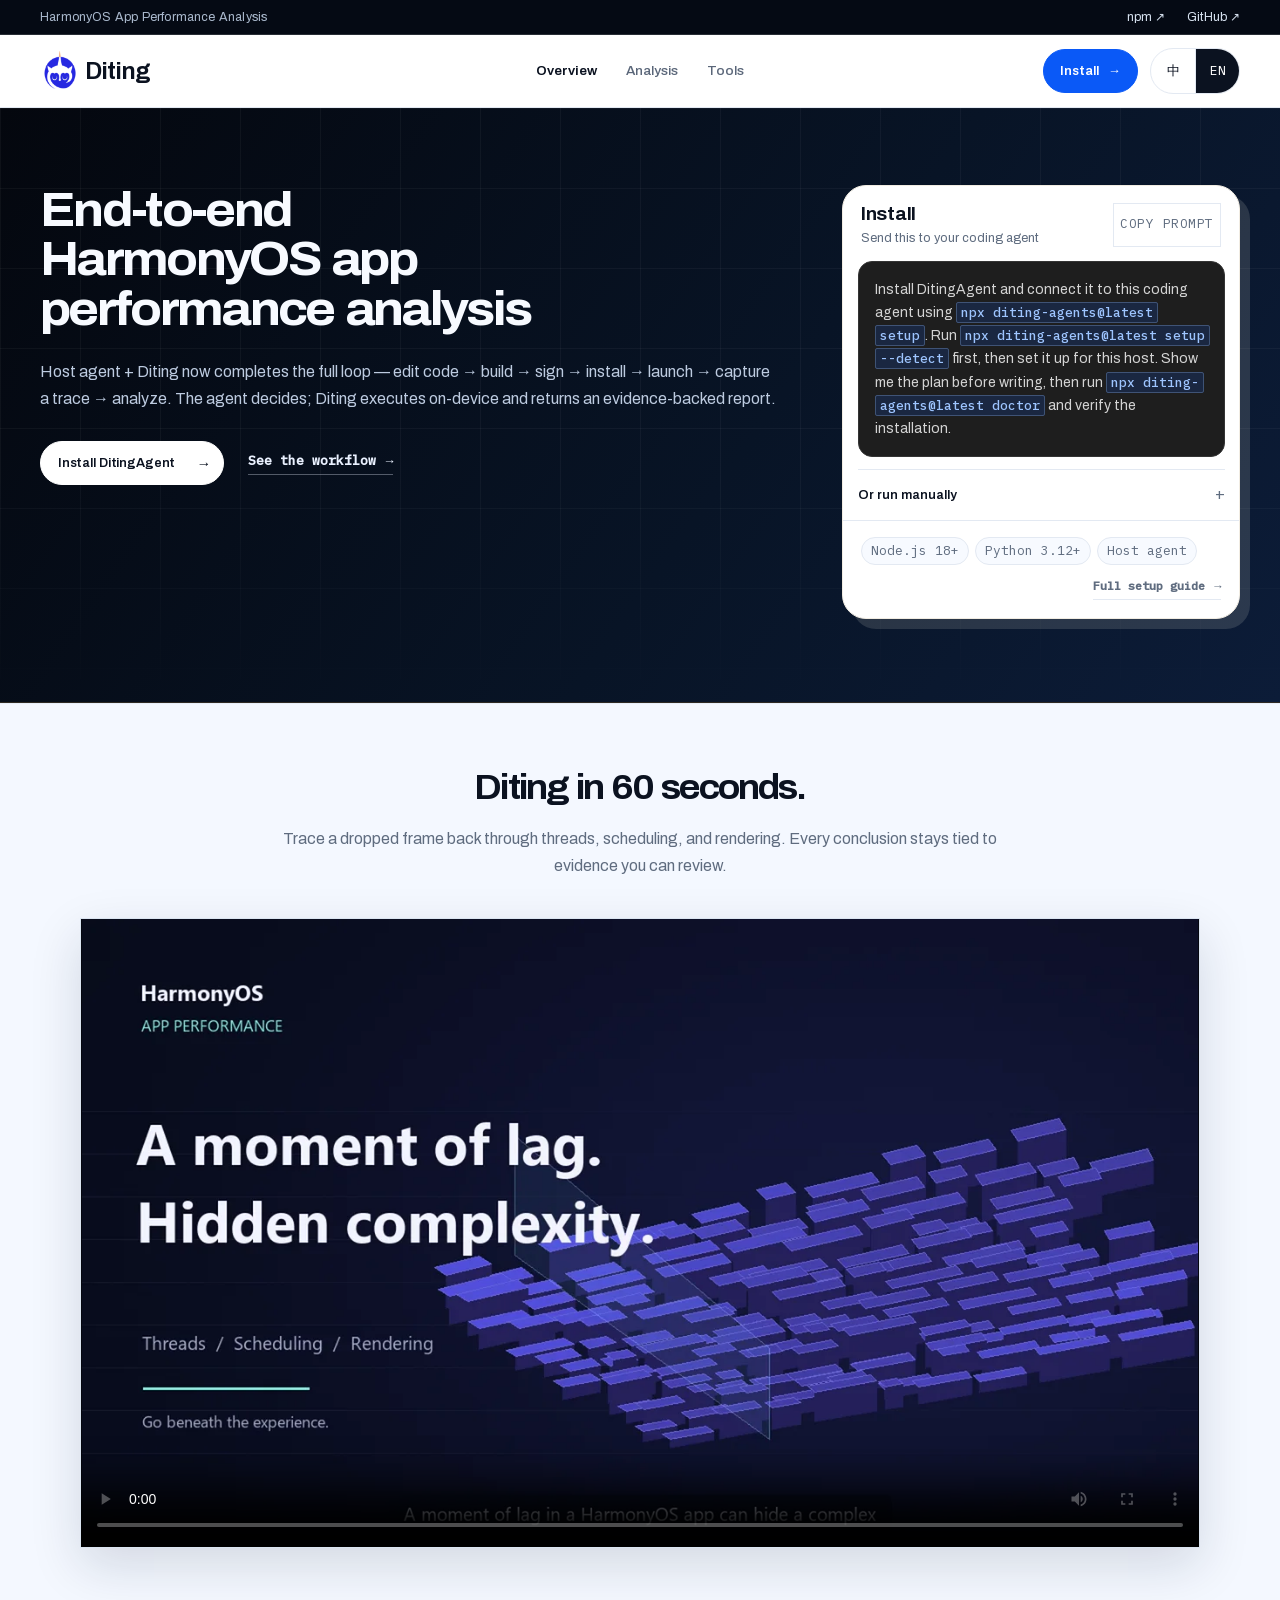
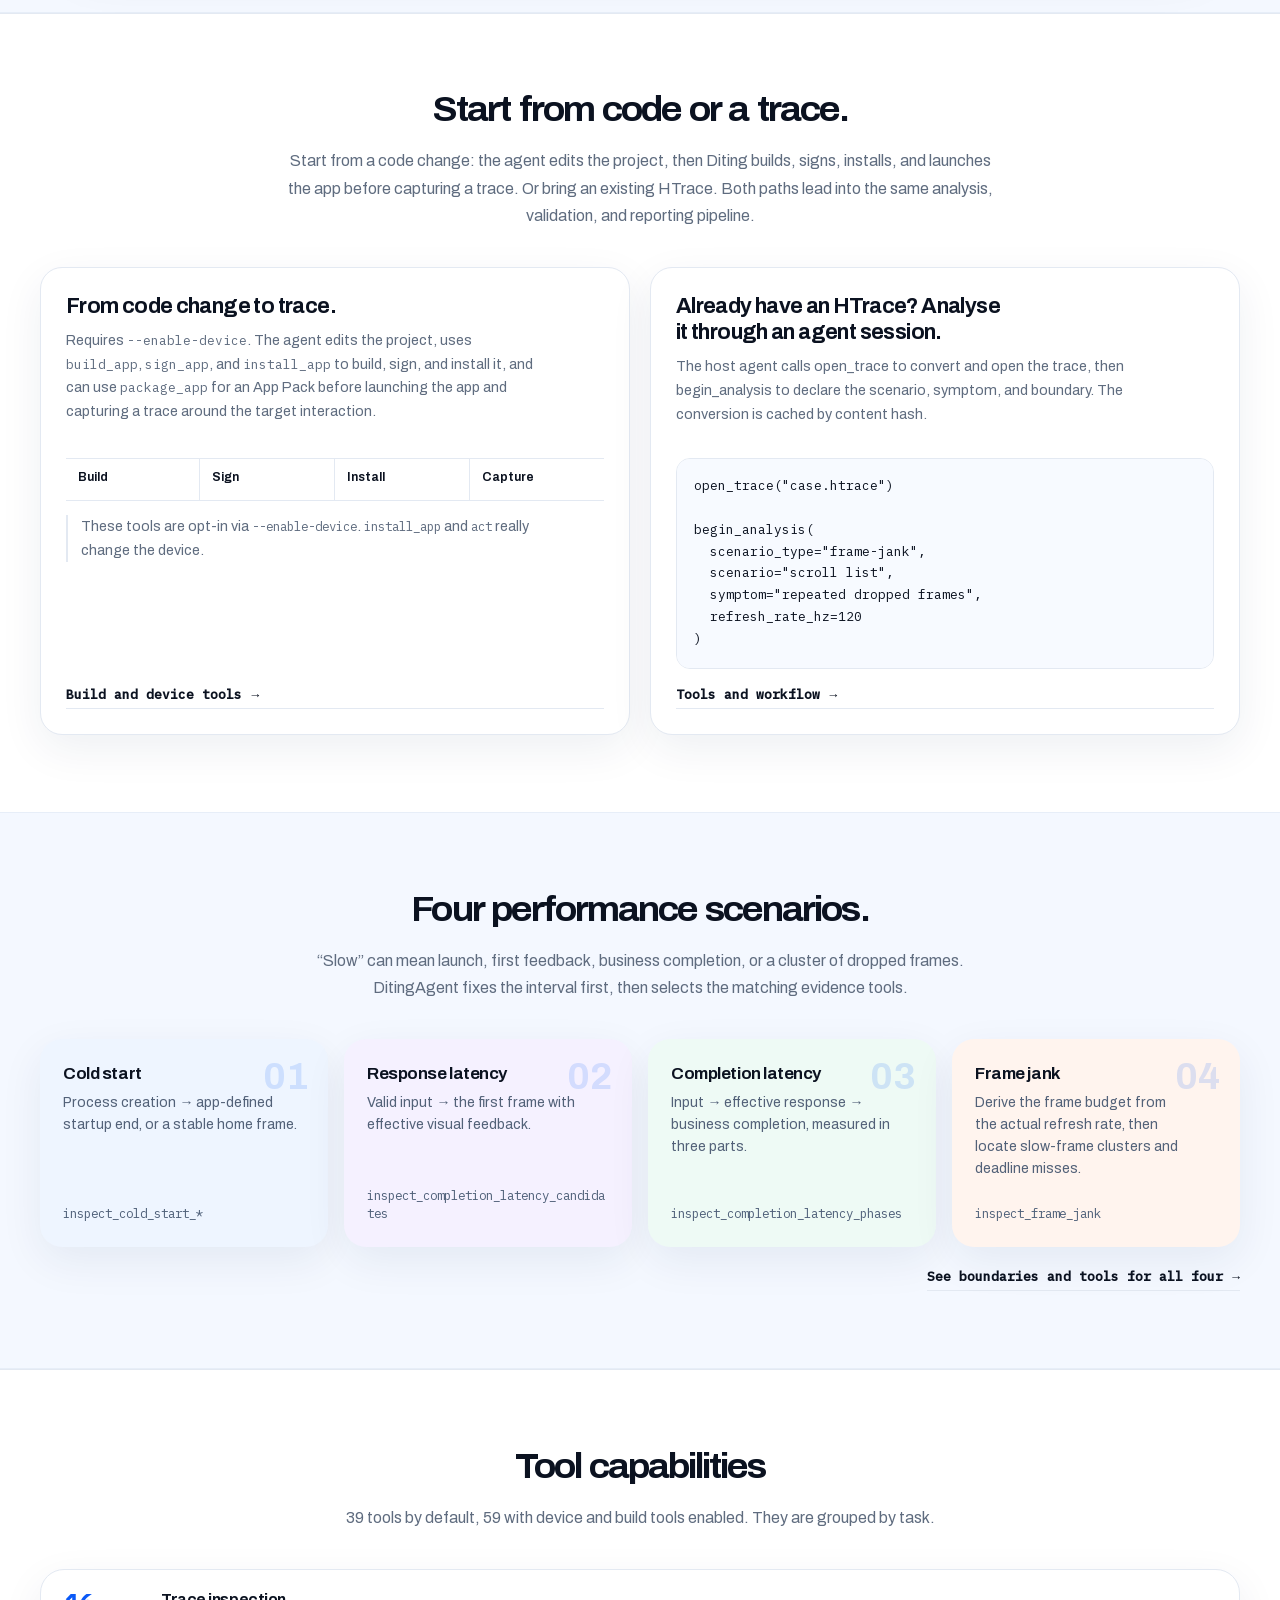
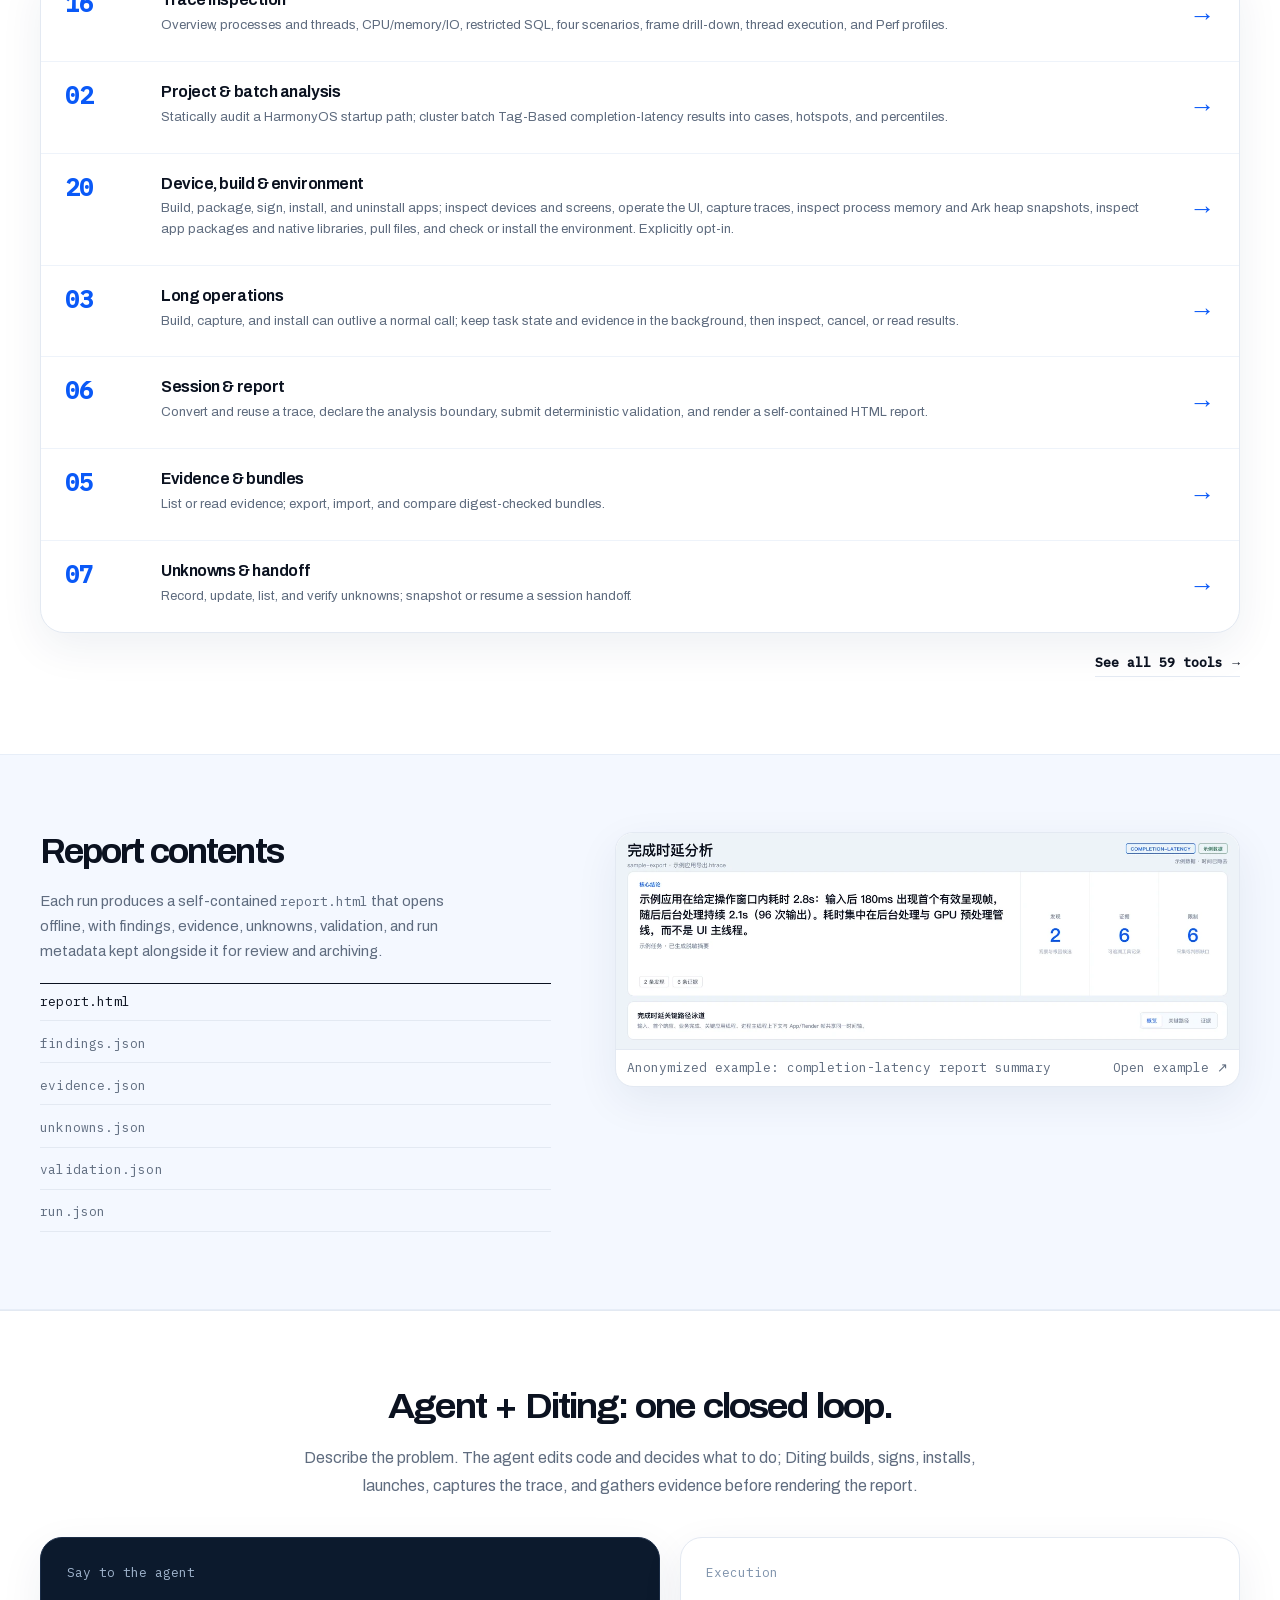
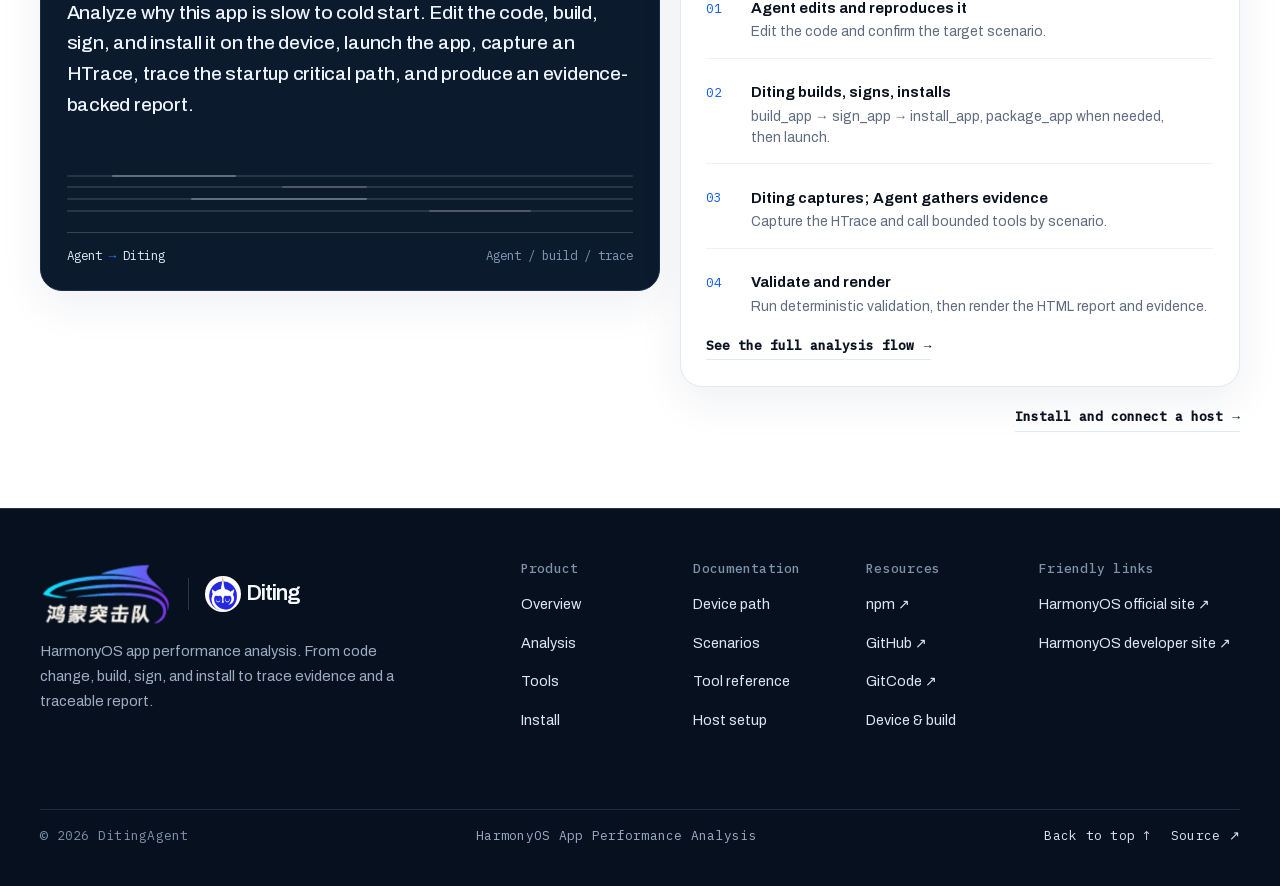
==== commit 97bf4408: "Update tool catalog with new analysis and device tools" ====
--- a/index.html
+++ b/index.html
@@ -263,8 +263,8 @@
         <div class="section-head section-head--wide">
           <h2 class="section-title" id="tools-title"><span class="lang-zh" lang="zh-CN">工具能力</span><span class="lang-en" lang="en">Tool capabilities</span></h2>
           <p class="section-intro">
-            <span class="lang-zh" lang="zh-CN">默认 37 个工具，开启设备与构建工具后 55 个。这里按主要任务分组。</span>
-            <span class="lang-en" lang="en">37 tools by default, 55 with device and build tools enabled. They are grouped by task.</span>
+            <span class="lang-zh" lang="zh-CN">默认 39 个工具，开启设备与构建工具后 59 个。这里按主要任务分组。</span>
+            <span class="lang-en" lang="en">39 tools by default, 59 with device and build tools enabled. They are grouped by task.</span>
           </p>
         </div>
 
@@ -279,11 +279,21 @@
             <span class="tool-cap-row__arrow" aria-hidden="true">→</span>
           </a>
 
+          <a class="tool-cap-row" href="tools.html#project">
+            <span class="tool-cap-row__count">02</span>
+            <div class="tool-cap-row__body">
+              <h3><span class="lang-zh" lang="zh-CN">项目与批量分析</span><span class="lang-en" lang="en">Project &amp; batch analysis</span></h3>
+              <p><span class="lang-zh" lang="zh-CN">静态审计鸿蒙工程启动路径；批量聚类多份 Tag-Based 完成时延结果，输出用例、热点和分位数。</span><span class="lang-en" lang="en">Statically audit a HarmonyOS startup path; cluster batch Tag-Based completion-latency results into cases, hotspots, and percentiles.</span></p>
+              <code>audit_startup_code · cluster_tag_latency</code>
+            </div>
+            <span class="tool-cap-row__arrow" aria-hidden="true">→</span>
+          </a>
+
           <a class="tool-cap-row" href="tools.html#device">
-            <span class="tool-cap-row__count">18</span>
+            <span class="tool-cap-row__count">20</span>
             <div class="tool-cap-row__body">
               <h3><span class="lang-zh" lang="zh-CN">设备、构建与环境</span><span class="lang-en" lang="en">Device, build &amp; environment</span></h3>
-              <p><span class="lang-zh" lang="zh-CN">构建、打包、签名、安装与卸载应用；查看设备和屏幕、执行 UI 操作、抓取 Trace、检查应用包与 native 库、拉取文件、检查和安装运行环境。需显式开启。</span><span class="lang-en" lang="en">Build, package, sign, install, and uninstall apps; inspect devices and screens, operate the UI, capture traces, inspect app packages and native libraries, pull files, and check or install the environment. Explicitly opt-in.</span></p>
+              <p><span class="lang-zh" lang="zh-CN">构建、打包、签名、安装与卸载应用；查看设备和屏幕、执行 UI 操作、抓取 Trace、检查进程内存与 Ark heap snapshot、检查应用包与 native 库、拉取文件、检查和安装运行环境。需显式开启。</span><span class="lang-en" lang="en">Build, package, sign, install, and uninstall apps; inspect devices and screens, operate the UI, capture traces, inspect process memory and Ark heap snapshots, inspect app packages and native libraries, pull files, and check or install the environment. Explicitly opt-in.</span></p>
               <code>build_app · sign_app · install_app · capture_trace</code>
             </div>
             <span class="tool-cap-row__arrow" aria-hidden="true">→</span>
@@ -329,7 +339,7 @@
           </a>
         </div>
 
-        <div class="section-foot"><a class="link-arrow" href="tools.html"><span><span class="lang-zh" lang="zh-CN">查看全部 55 个工具</span><span class="lang-en" lang="en">See all 55 tools</span></span><span aria-hidden="true">→</span></a></div>
+        <div class="section-foot"><a class="link-arrow" href="tools.html"><span><span class="lang-zh" lang="zh-CN">查看全部 59 个工具</span><span class="lang-en" lang="en">See all 59 tools</span></span><span aria-hidden="true">→</span></a></div>
       </div>
     </section>
 
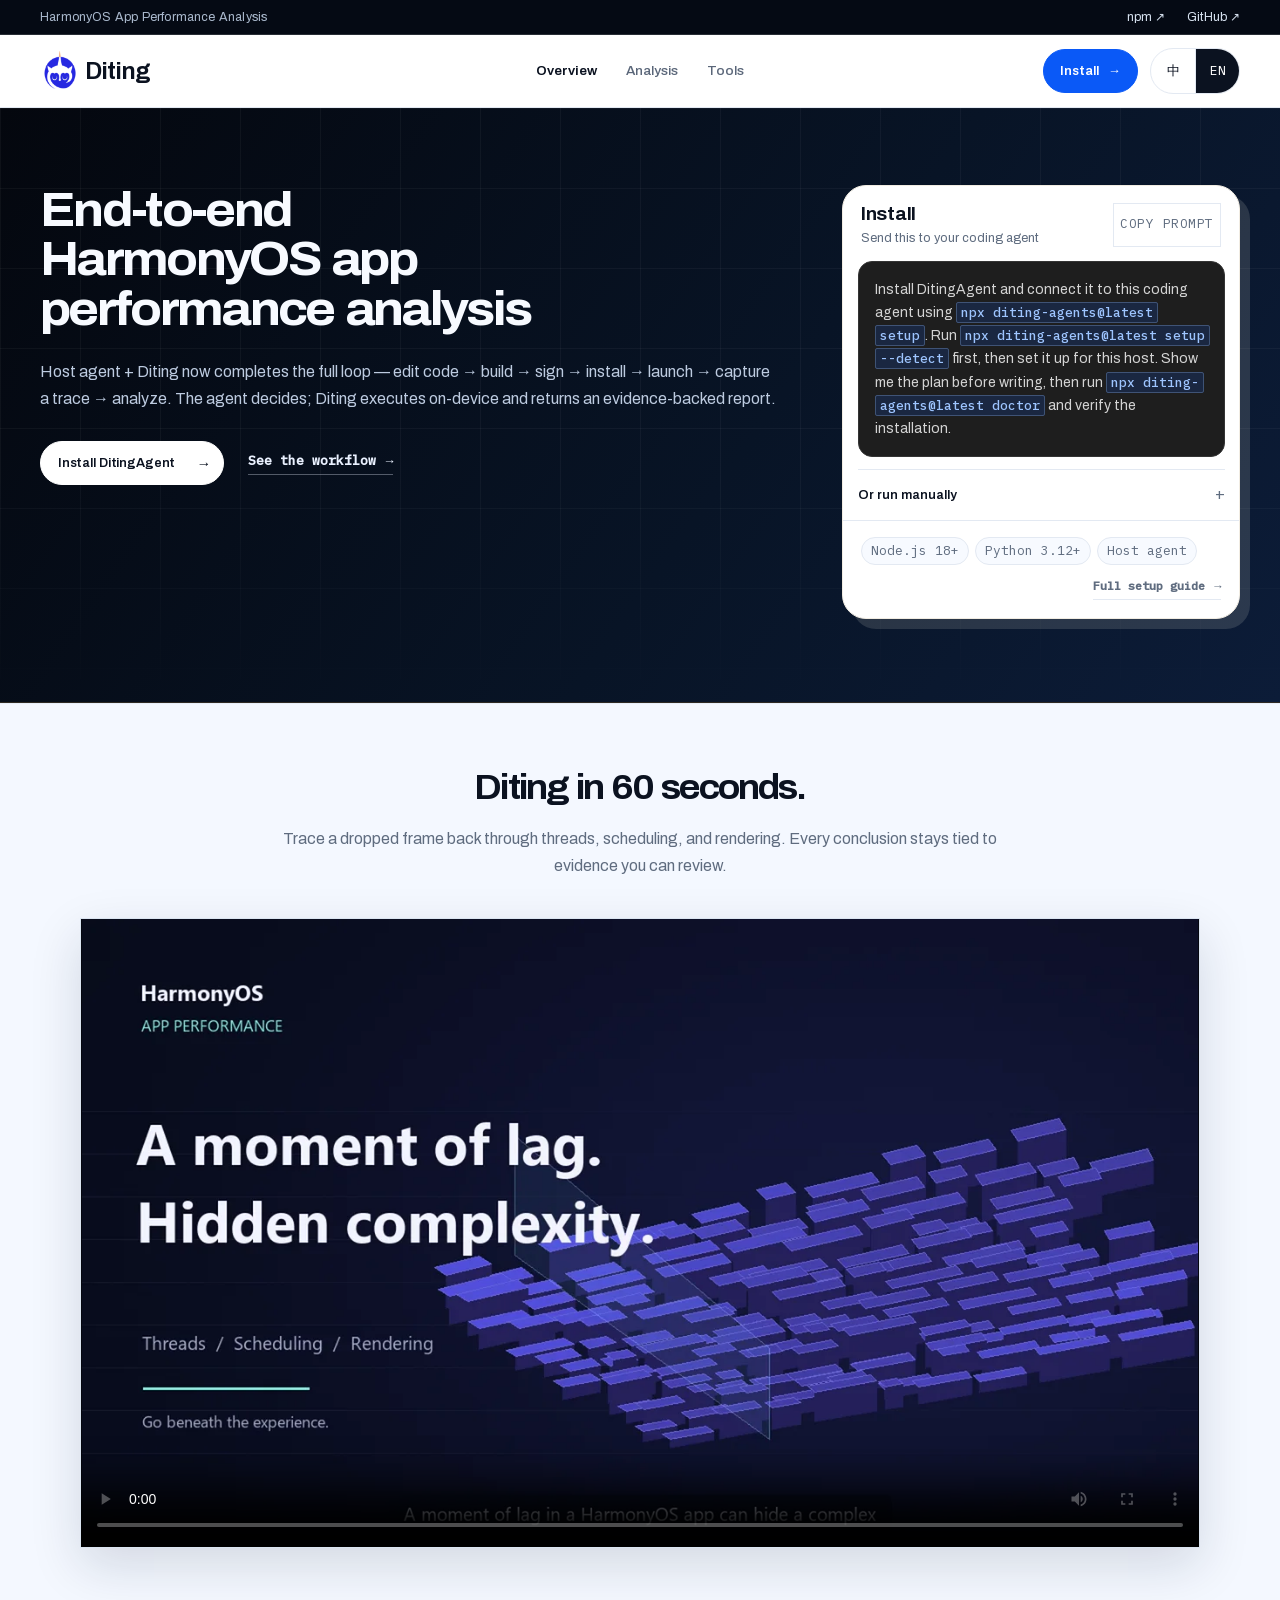
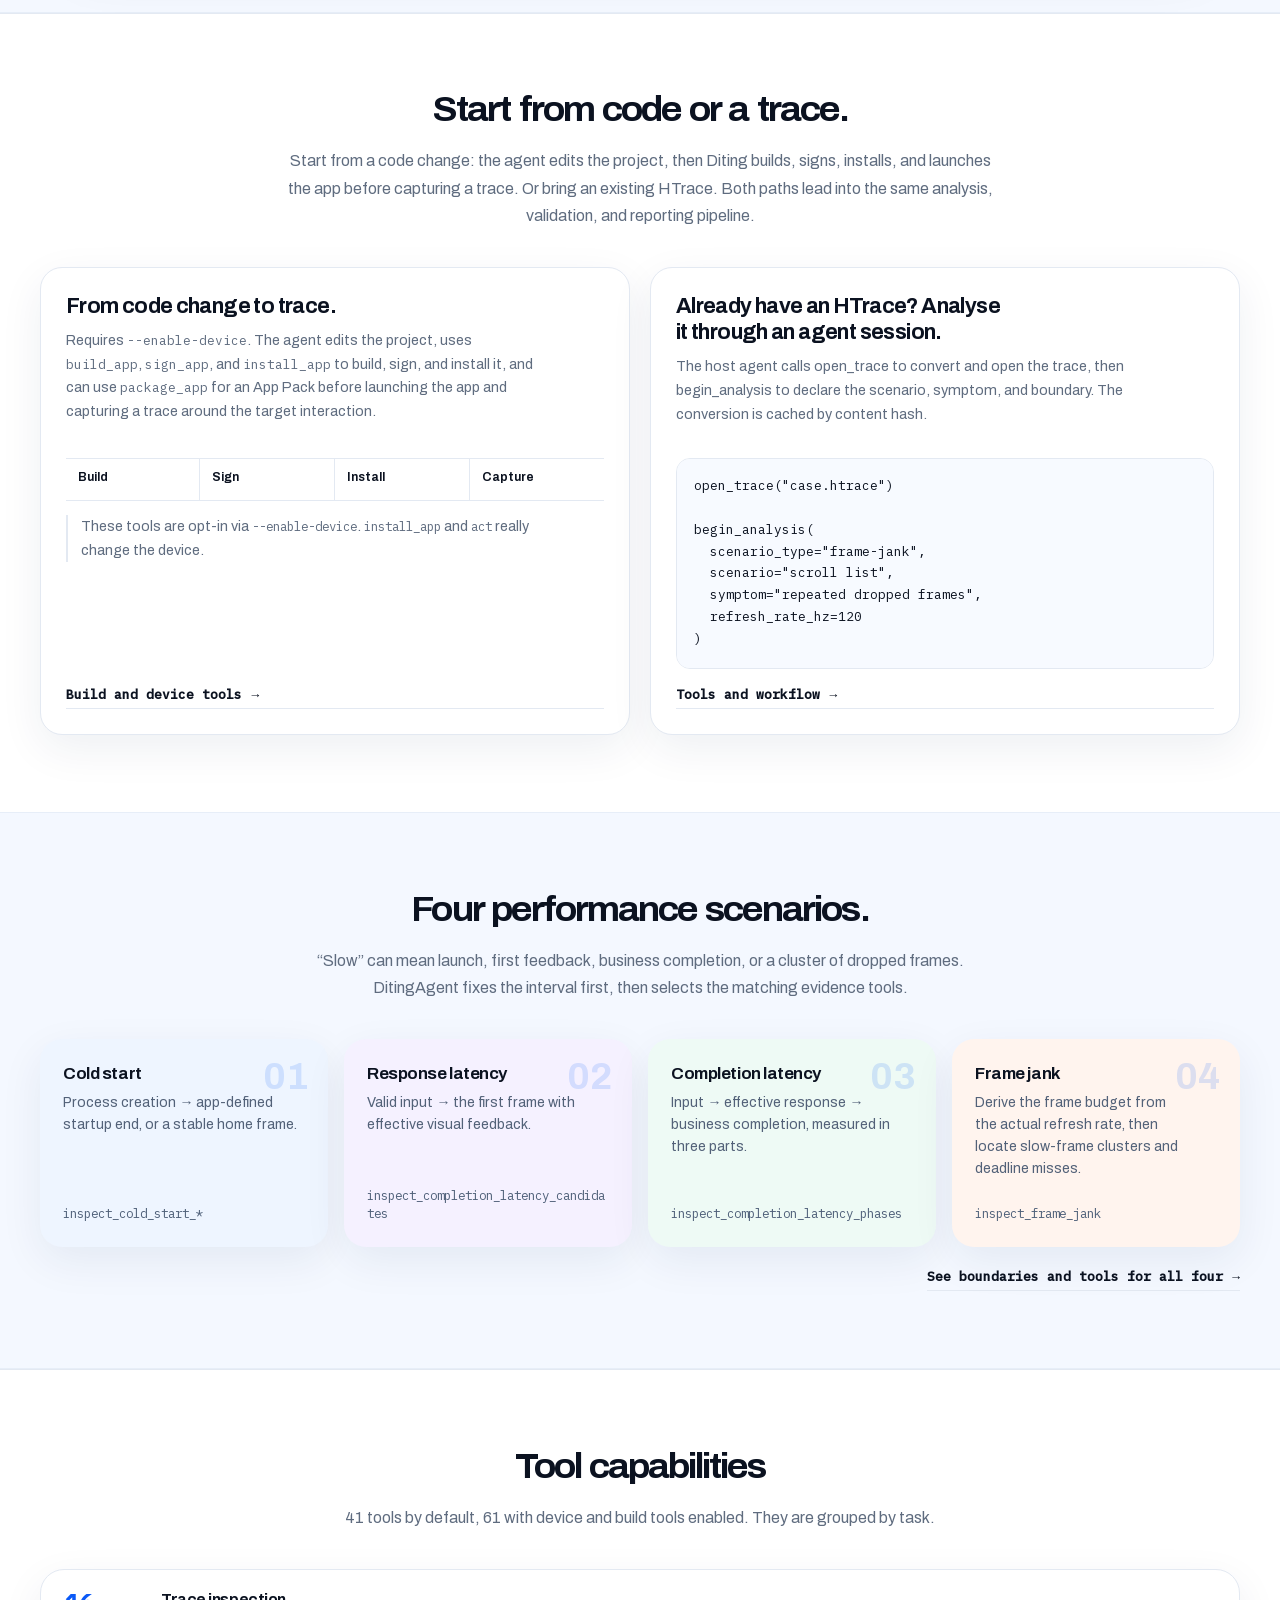
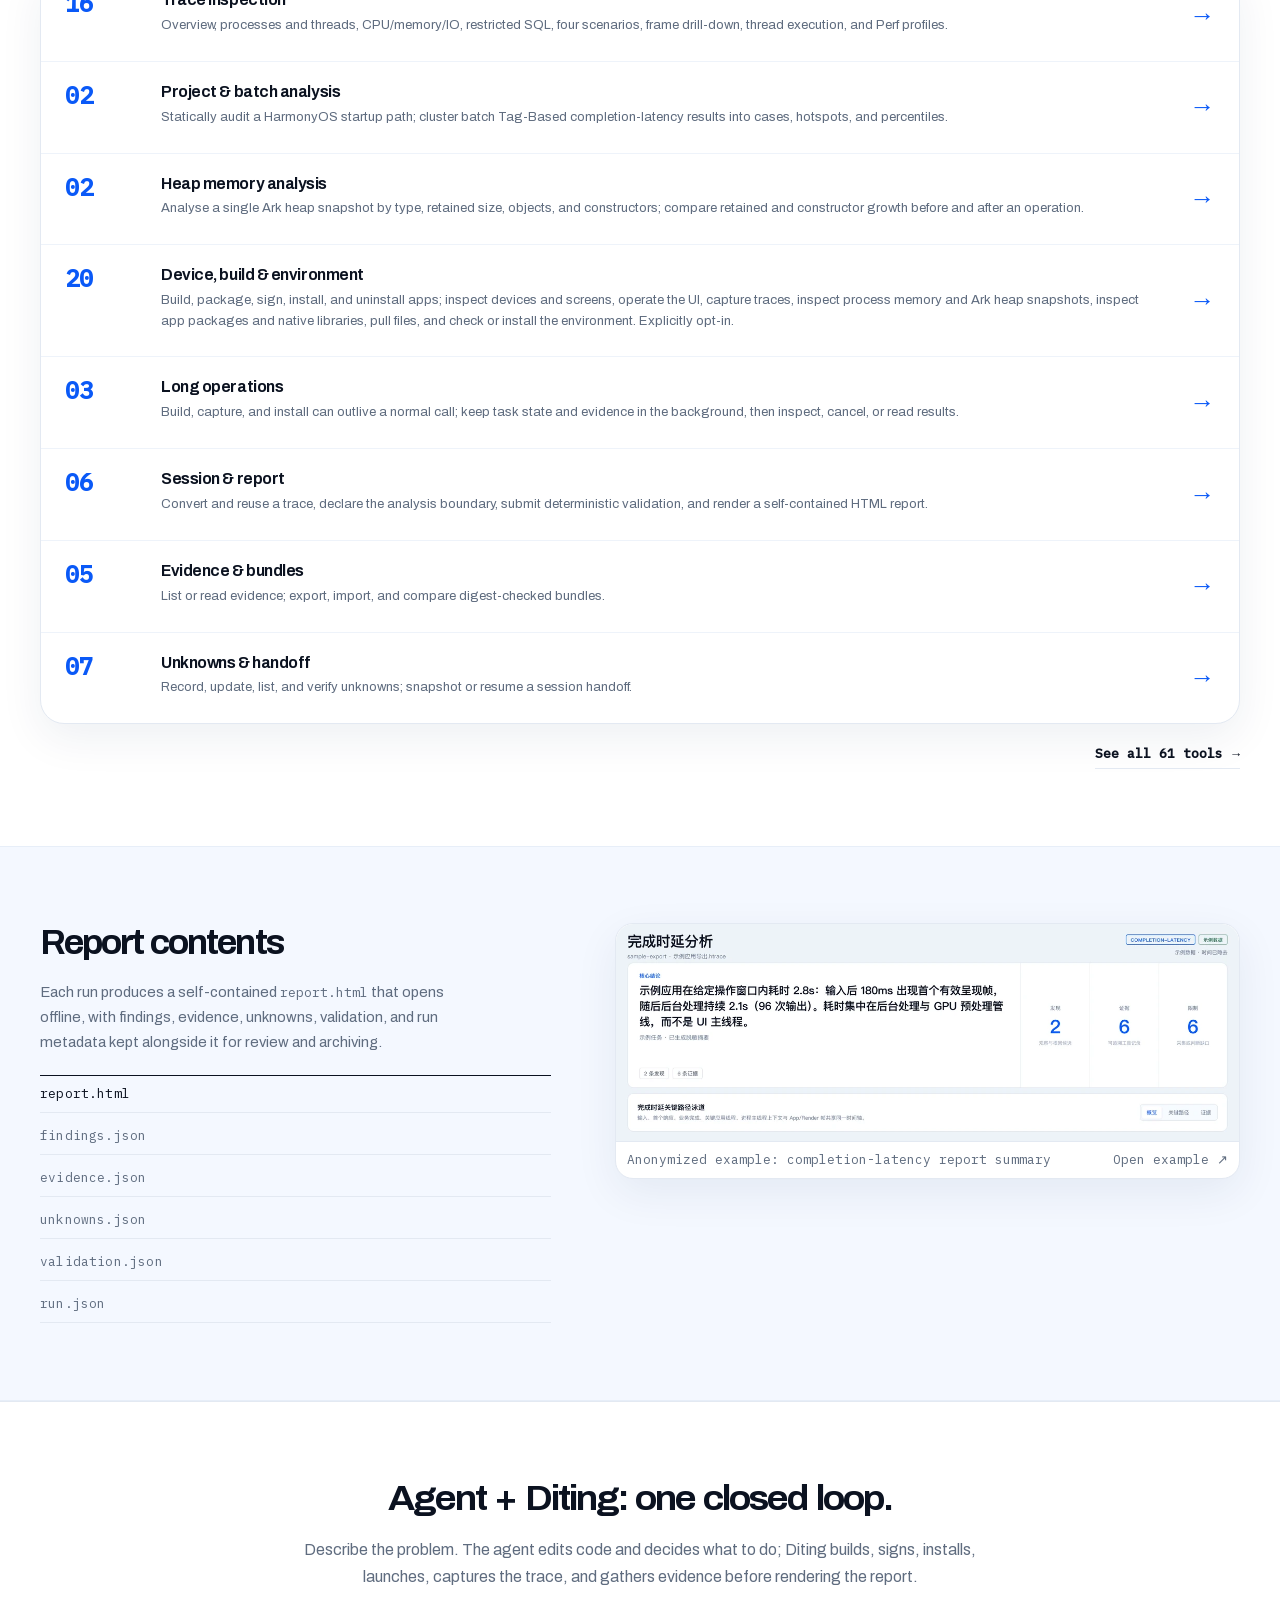
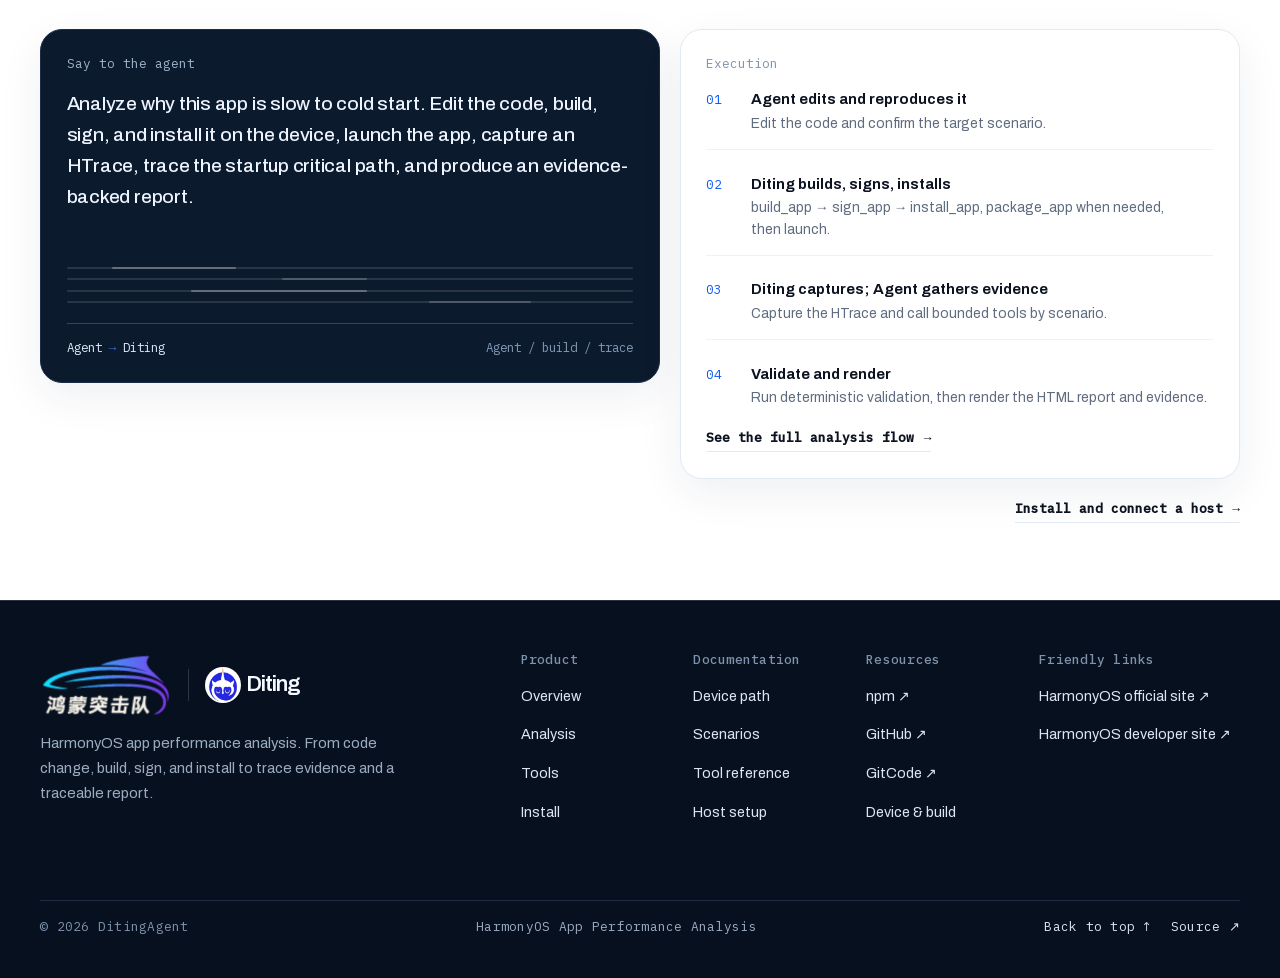
==== commit 6637238d: "Add heap snapshot analysis tools" ====
--- a/index.html
+++ b/index.html
@@ -263,8 +263,8 @@
         <div class="section-head section-head--wide">
           <h2 class="section-title" id="tools-title"><span class="lang-zh" lang="zh-CN">工具能力</span><span class="lang-en" lang="en">Tool capabilities</span></h2>
           <p class="section-intro">
-            <span class="lang-zh" lang="zh-CN">默认 39 个工具，开启设备与构建工具后 59 个。这里按主要任务分组。</span>
-            <span class="lang-en" lang="en">39 tools by default, 59 with device and build tools enabled. They are grouped by task.</span>
+            <span class="lang-zh" lang="zh-CN">默认 41 个工具，开启设备与构建工具后 61 个。这里按主要任务分组。</span>
+            <span class="lang-en" lang="en">41 tools by default, 61 with device and build tools enabled. They are grouped by task.</span>
           </p>
         </div>
 
@@ -289,6 +289,16 @@
             <span class="tool-cap-row__arrow" aria-hidden="true">→</span>
           </a>
 
+          <a class="tool-cap-row" href="tools.html#heap">
+            <span class="tool-cap-row__count">02</span>
+            <div class="tool-cap-row__body">
+              <h3><span class="lang-zh" lang="zh-CN">堆内存分析</span><span class="lang-en" lang="en">Heap memory analysis</span></h3>
+              <p><span class="lang-zh" lang="zh-CN">解析单个 Ark heap snapshot 的类型、保留大小、对象和构造器；比较操作前后 retained 与 constructor 的增长。</span><span class="lang-en" lang="en">Analyse a single Ark heap snapshot by type, retained size, objects, and constructors; compare retained and constructor growth before and after an operation.</span></p>
+              <code>analyze_heap_snapshot · compare_heap_snapshots</code>
+            </div>
+            <span class="tool-cap-row__arrow" aria-hidden="true">→</span>
+          </a>
+
           <a class="tool-cap-row" href="tools.html#device">
             <span class="tool-cap-row__count">20</span>
             <div class="tool-cap-row__body">
@@ -339,7 +349,7 @@
           </a>
         </div>
 
-        <div class="section-foot"><a class="link-arrow" href="tools.html"><span><span class="lang-zh" lang="zh-CN">查看全部 59 个工具</span><span class="lang-en" lang="en">See all 59 tools</span></span><span aria-hidden="true">→</span></a></div>
+        <div class="section-foot"><a class="link-arrow" href="tools.html"><span><span class="lang-zh" lang="zh-CN">查看全部 61 个工具</span><span class="lang-en" lang="en">See all 61 tools</span></span><span aria-hidden="true">→</span></a></div>
       </div>
     </section>
 
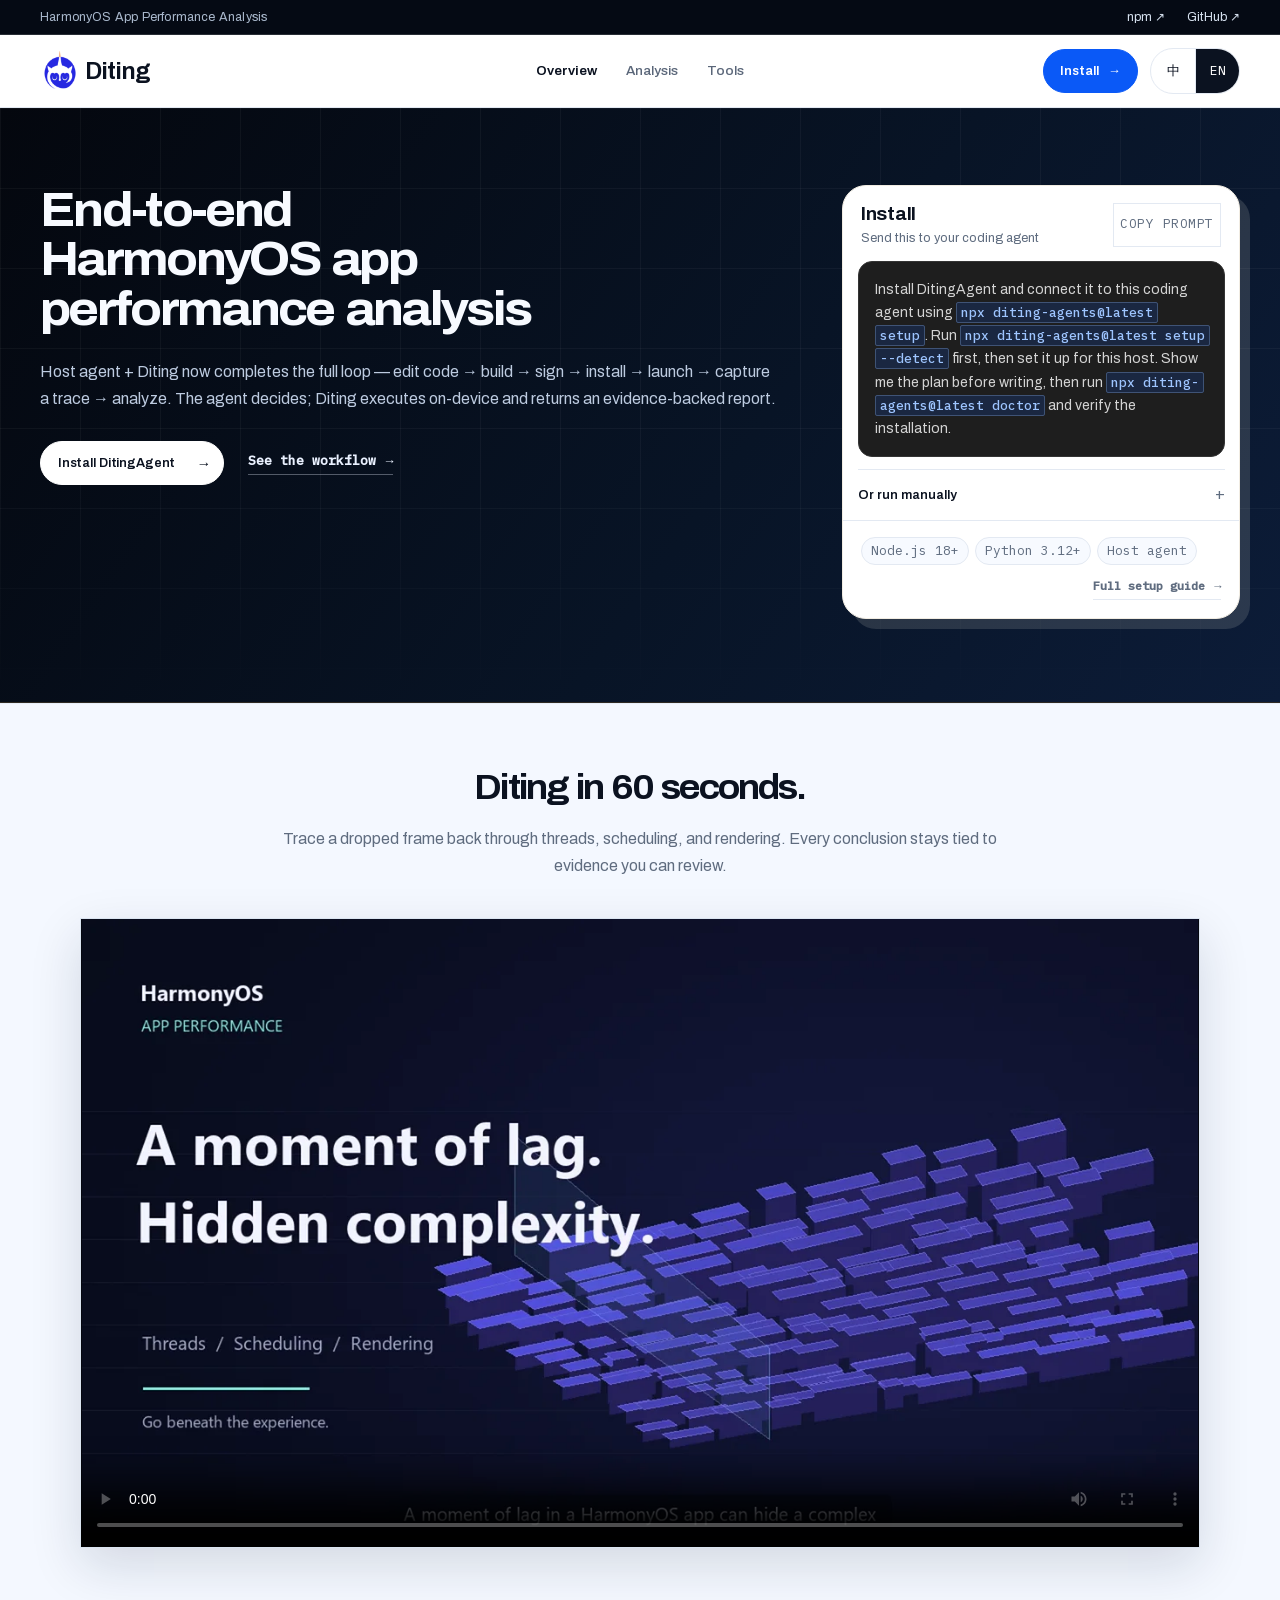
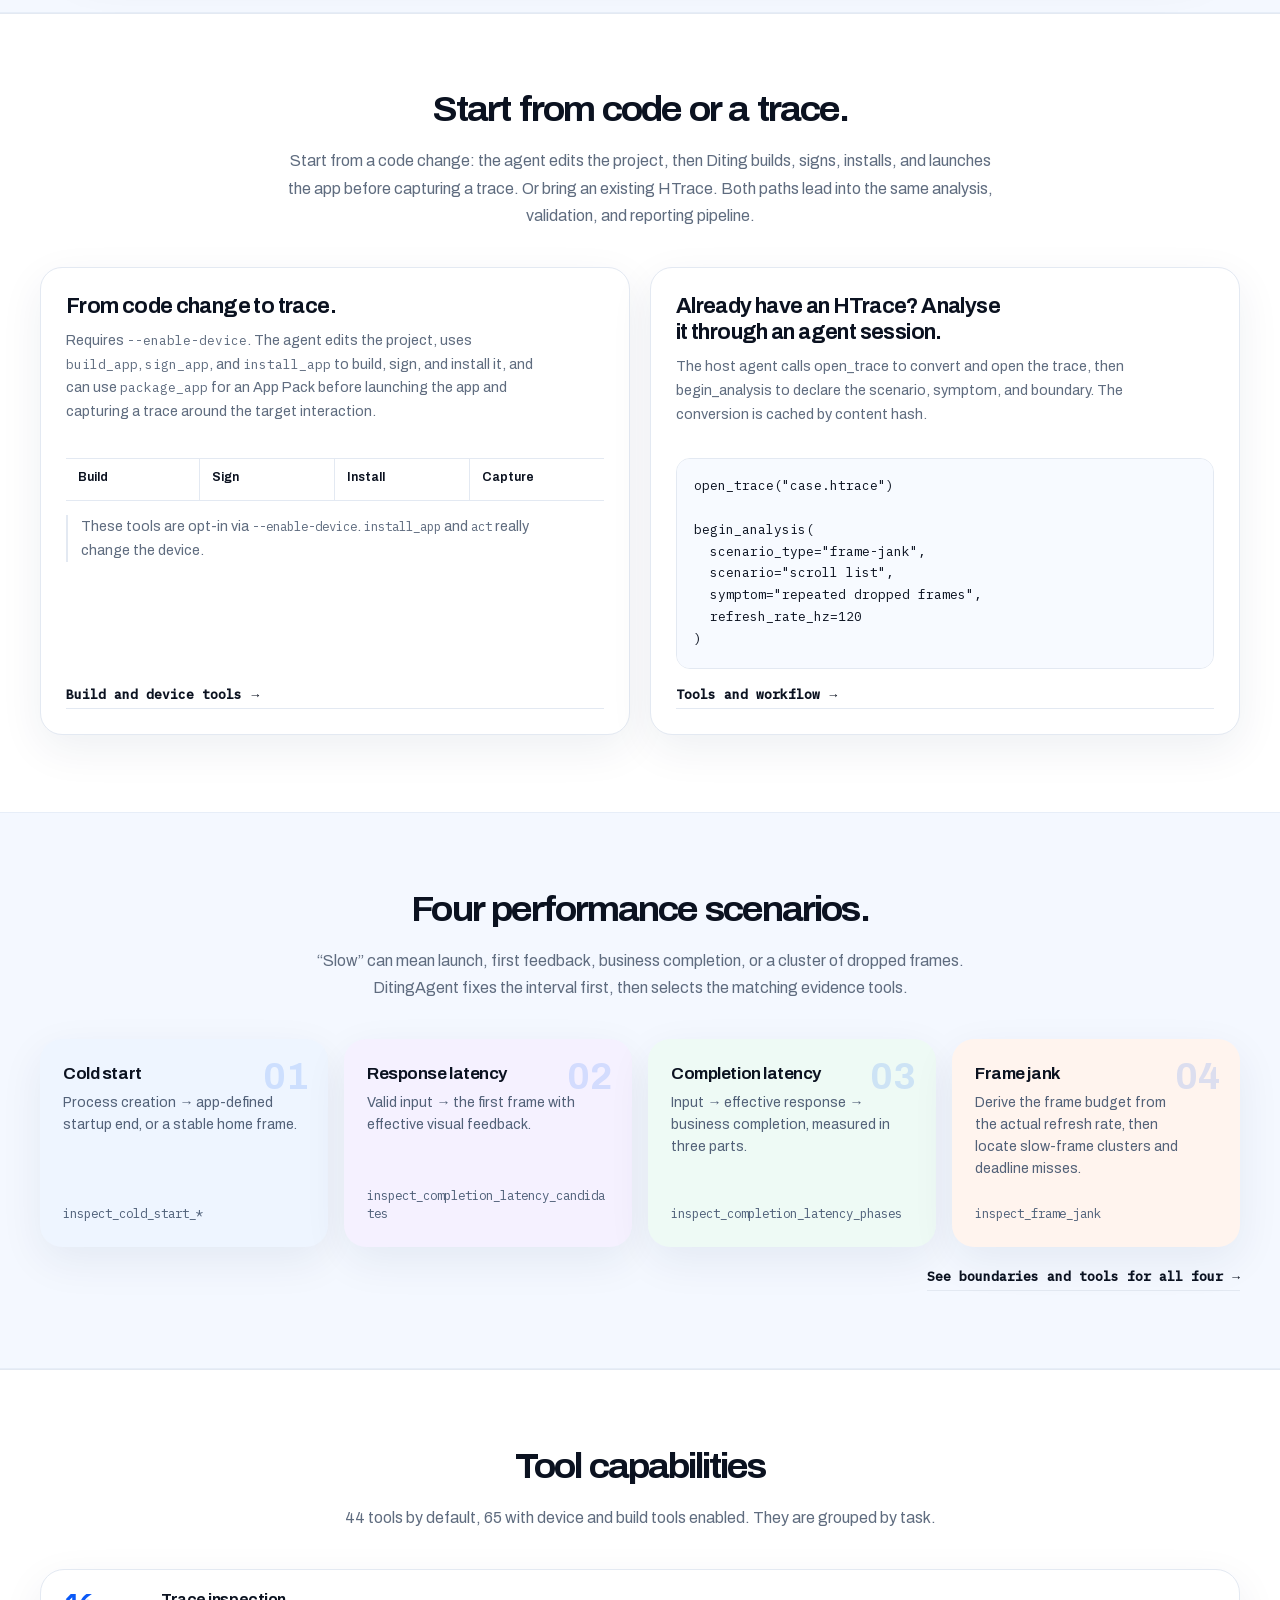
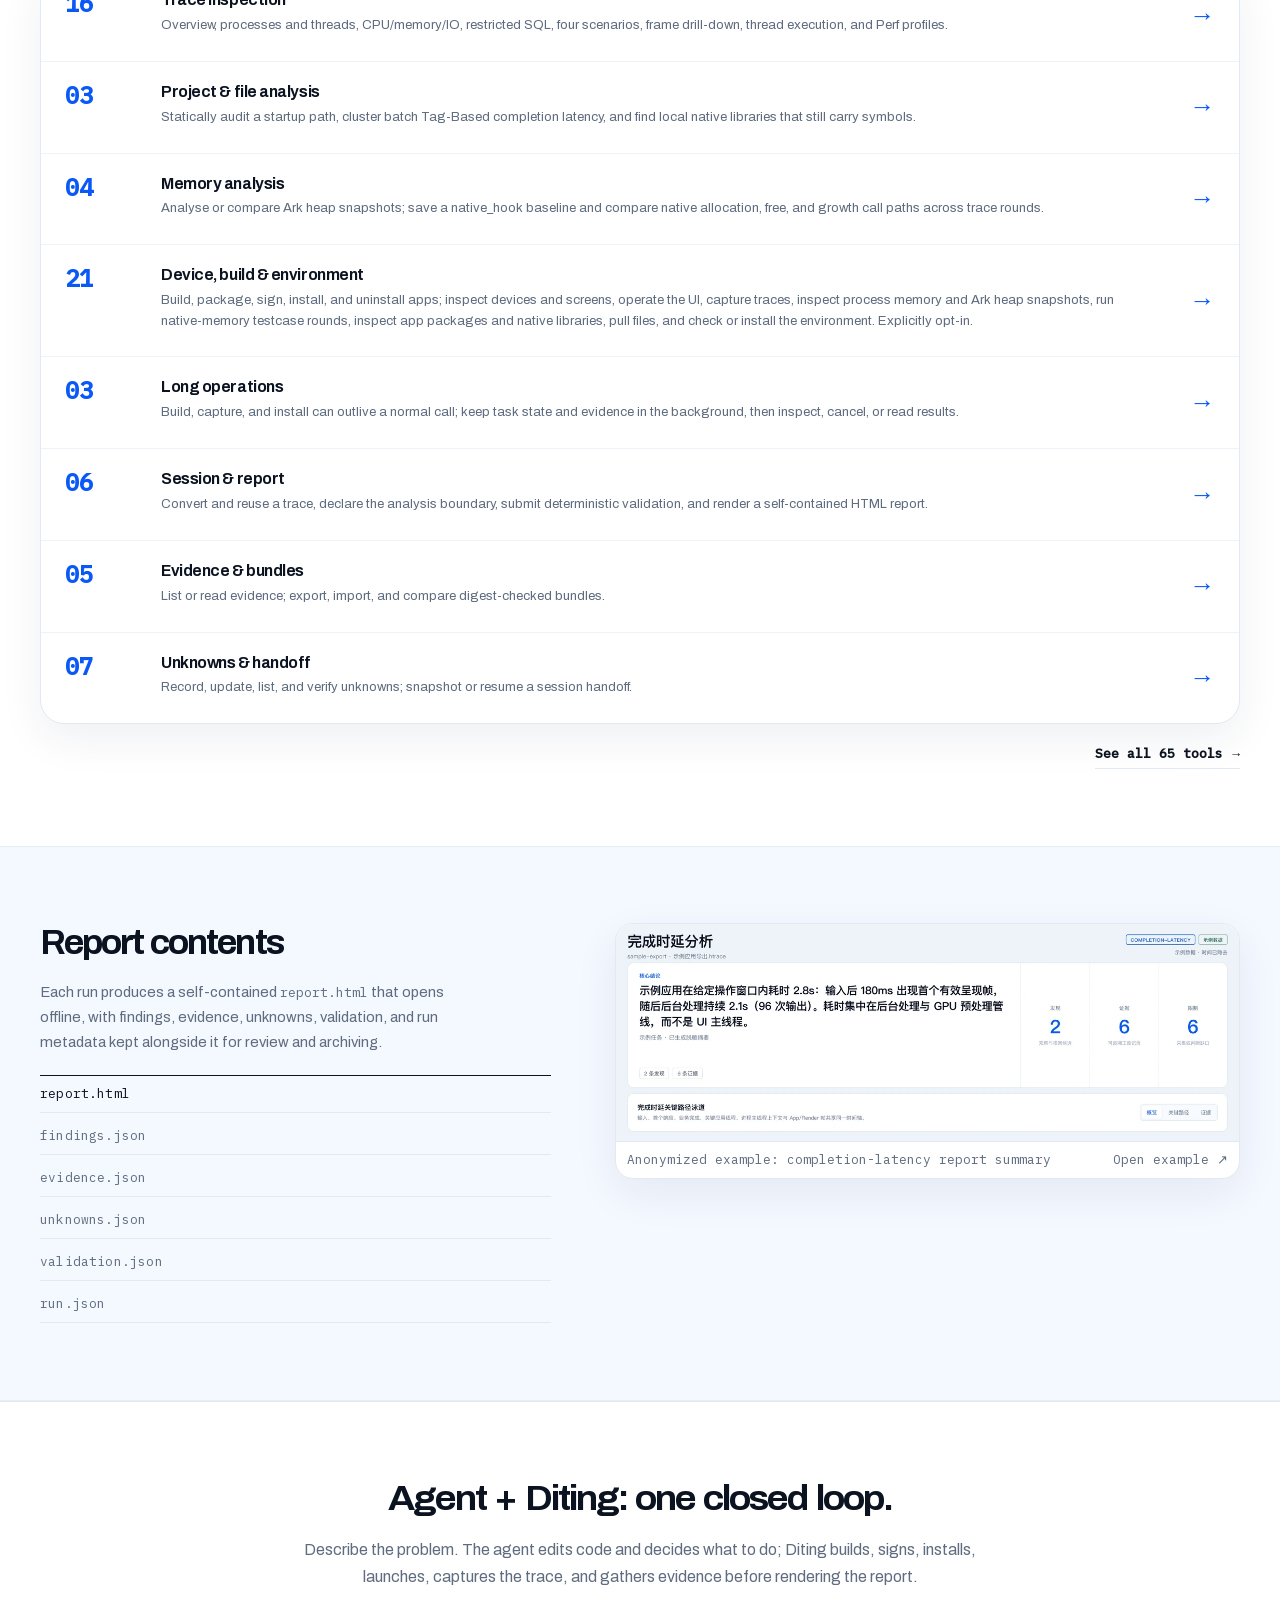
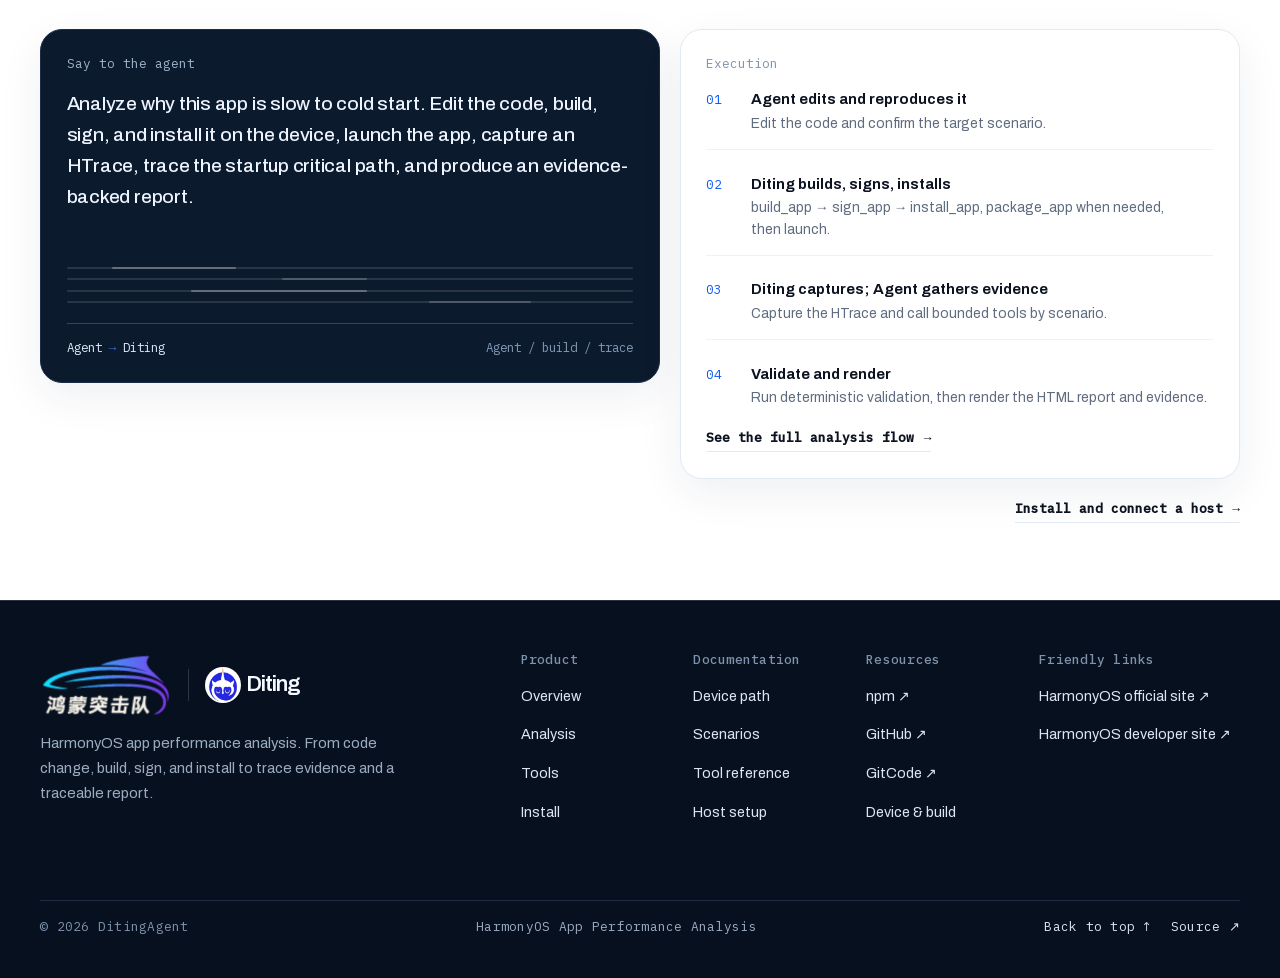
==== commit 11e95dbd: "Add native memory and testcase tools" ====
--- a/index.html
+++ b/index.html
@@ -263,8 +263,8 @@
         <div class="section-head section-head--wide">
           <h2 class="section-title" id="tools-title"><span class="lang-zh" lang="zh-CN">工具能力</span><span class="lang-en" lang="en">Tool capabilities</span></h2>
           <p class="section-intro">
-            <span class="lang-zh" lang="zh-CN">默认 41 个工具，开启设备与构建工具后 61 个。这里按主要任务分组。</span>
-            <span class="lang-en" lang="en">41 tools by default, 61 with device and build tools enabled. They are grouped by task.</span>
+            <span class="lang-zh" lang="zh-CN">默认 44 个工具，开启设备与构建工具后 65 个。这里按主要任务分组。</span>
+            <span class="lang-en" lang="en">44 tools by default, 65 with device and build tools enabled. They are grouped by task.</span>
           </p>
         </div>
 
@@ -280,30 +280,30 @@
           </a>
 
           <a class="tool-cap-row" href="tools.html#project">
-            <span class="tool-cap-row__count">02</span>
-            <div class="tool-cap-row__body">
-              <h3><span class="lang-zh" lang="zh-CN">项目与批量分析</span><span class="lang-en" lang="en">Project &amp; batch analysis</span></h3>
-              <p><span class="lang-zh" lang="zh-CN">静态审计鸿蒙工程启动路径；批量聚类多份 Tag-Based 完成时延结果，输出用例、热点和分位数。</span><span class="lang-en" lang="en">Statically audit a HarmonyOS startup path; cluster batch Tag-Based completion-latency results into cases, hotspots, and percentiles.</span></p>
-              <code>audit_startup_code · cluster_tag_latency</code>
+            <span class="tool-cap-row__count">03</span>
+            <div class="tool-cap-row__body">
+              <h3><span class="lang-zh" lang="zh-CN">项目与文件分析</span><span class="lang-en" lang="en">Project &amp; file analysis</span></h3>
+              <p><span class="lang-zh" lang="zh-CN">静态审计启动路径；批量聚类 Tag-Based 完成时延；找出仍带符号的本地 native 库。</span><span class="lang-en" lang="en">Statically audit a startup path, cluster batch Tag-Based completion latency, and find local native libraries that still carry symbols.</span></p>
+              <code>audit_startup_code · cluster_tag_latency · find_unstripped_libraries</code>
             </div>
             <span class="tool-cap-row__arrow" aria-hidden="true">→</span>
           </a>
 
           <a class="tool-cap-row" href="tools.html#heap">
-            <span class="tool-cap-row__count">02</span>
-            <div class="tool-cap-row__body">
-              <h3><span class="lang-zh" lang="zh-CN">堆内存分析</span><span class="lang-en" lang="en">Heap memory analysis</span></h3>
-              <p><span class="lang-zh" lang="zh-CN">解析单个 Ark heap snapshot 的类型、保留大小、对象和构造器；比较操作前后 retained 与 constructor 的增长。</span><span class="lang-en" lang="en">Analyse a single Ark heap snapshot by type, retained size, objects, and constructors; compare retained and constructor growth before and after an operation.</span></p>
-              <code>analyze_heap_snapshot · compare_heap_snapshots</code>
+            <span class="tool-cap-row__count">04</span>
+            <div class="tool-cap-row__body">
+              <h3><span class="lang-zh" lang="zh-CN">内存分析</span><span class="lang-en" lang="en">Memory analysis</span></h3>
+              <p><span class="lang-zh" lang="zh-CN">分析或比较 Ark heap snapshot；保存 native_hook baseline，并比较多轮 Trace 的 native 内存分配、释放和增长调用链。</span><span class="lang-en" lang="en">Analyse or compare Ark heap snapshots; save a native_hook baseline and compare native allocation, free, and growth call paths across trace rounds.</span></p>
+              <code>analyze_heap_snapshot · compare_heap_snapshots · save_baseline · compare_native_memory</code>
             </div>
             <span class="tool-cap-row__arrow" aria-hidden="true">→</span>
           </a>
 
           <a class="tool-cap-row" href="tools.html#device">
-            <span class="tool-cap-row__count">20</span>
+            <span class="tool-cap-row__count">21</span>
             <div class="tool-cap-row__body">
               <h3><span class="lang-zh" lang="zh-CN">设备、构建与环境</span><span class="lang-en" lang="en">Device, build &amp; environment</span></h3>
-              <p><span class="lang-zh" lang="zh-CN">构建、打包、签名、安装与卸载应用；查看设备和屏幕、执行 UI 操作、抓取 Trace、检查进程内存与 Ark heap snapshot、检查应用包与 native 库、拉取文件、检查和安装运行环境。需显式开启。</span><span class="lang-en" lang="en">Build, package, sign, install, and uninstall apps; inspect devices and screens, operate the UI, capture traces, inspect process memory and Ark heap snapshots, inspect app packages and native libraries, pull files, and check or install the environment. Explicitly opt-in.</span></p>
+              <p><span class="lang-zh" lang="zh-CN">构建、打包、签名、安装与卸载应用；查看设备和屏幕、执行 UI 操作、抓取 Trace、检查进程内存与 Ark heap snapshot、运行多轮 native-memory testcase、检查应用包与 native 库、拉取文件、检查和安装运行环境。需显式开启。</span><span class="lang-en" lang="en">Build, package, sign, install, and uninstall apps; inspect devices and screens, operate the UI, capture traces, inspect process memory and Ark heap snapshots, run native-memory testcase rounds, inspect app packages and native libraries, pull files, and check or install the environment. Explicitly opt-in.</span></p>
               <code>build_app · sign_app · install_app · capture_trace</code>
             </div>
             <span class="tool-cap-row__arrow" aria-hidden="true">→</span>
@@ -349,7 +349,7 @@
           </a>
         </div>
 
-        <div class="section-foot"><a class="link-arrow" href="tools.html"><span><span class="lang-zh" lang="zh-CN">查看全部 61 个工具</span><span class="lang-en" lang="en">See all 61 tools</span></span><span aria-hidden="true">→</span></a></div>
+        <div class="section-foot"><a class="link-arrow" href="tools.html"><span><span class="lang-zh" lang="zh-CN">查看全部 65 个工具</span><span class="lang-en" lang="en">See all 65 tools</span></span><span aria-hidden="true">→</span></a></div>
       </div>
     </section>
 
